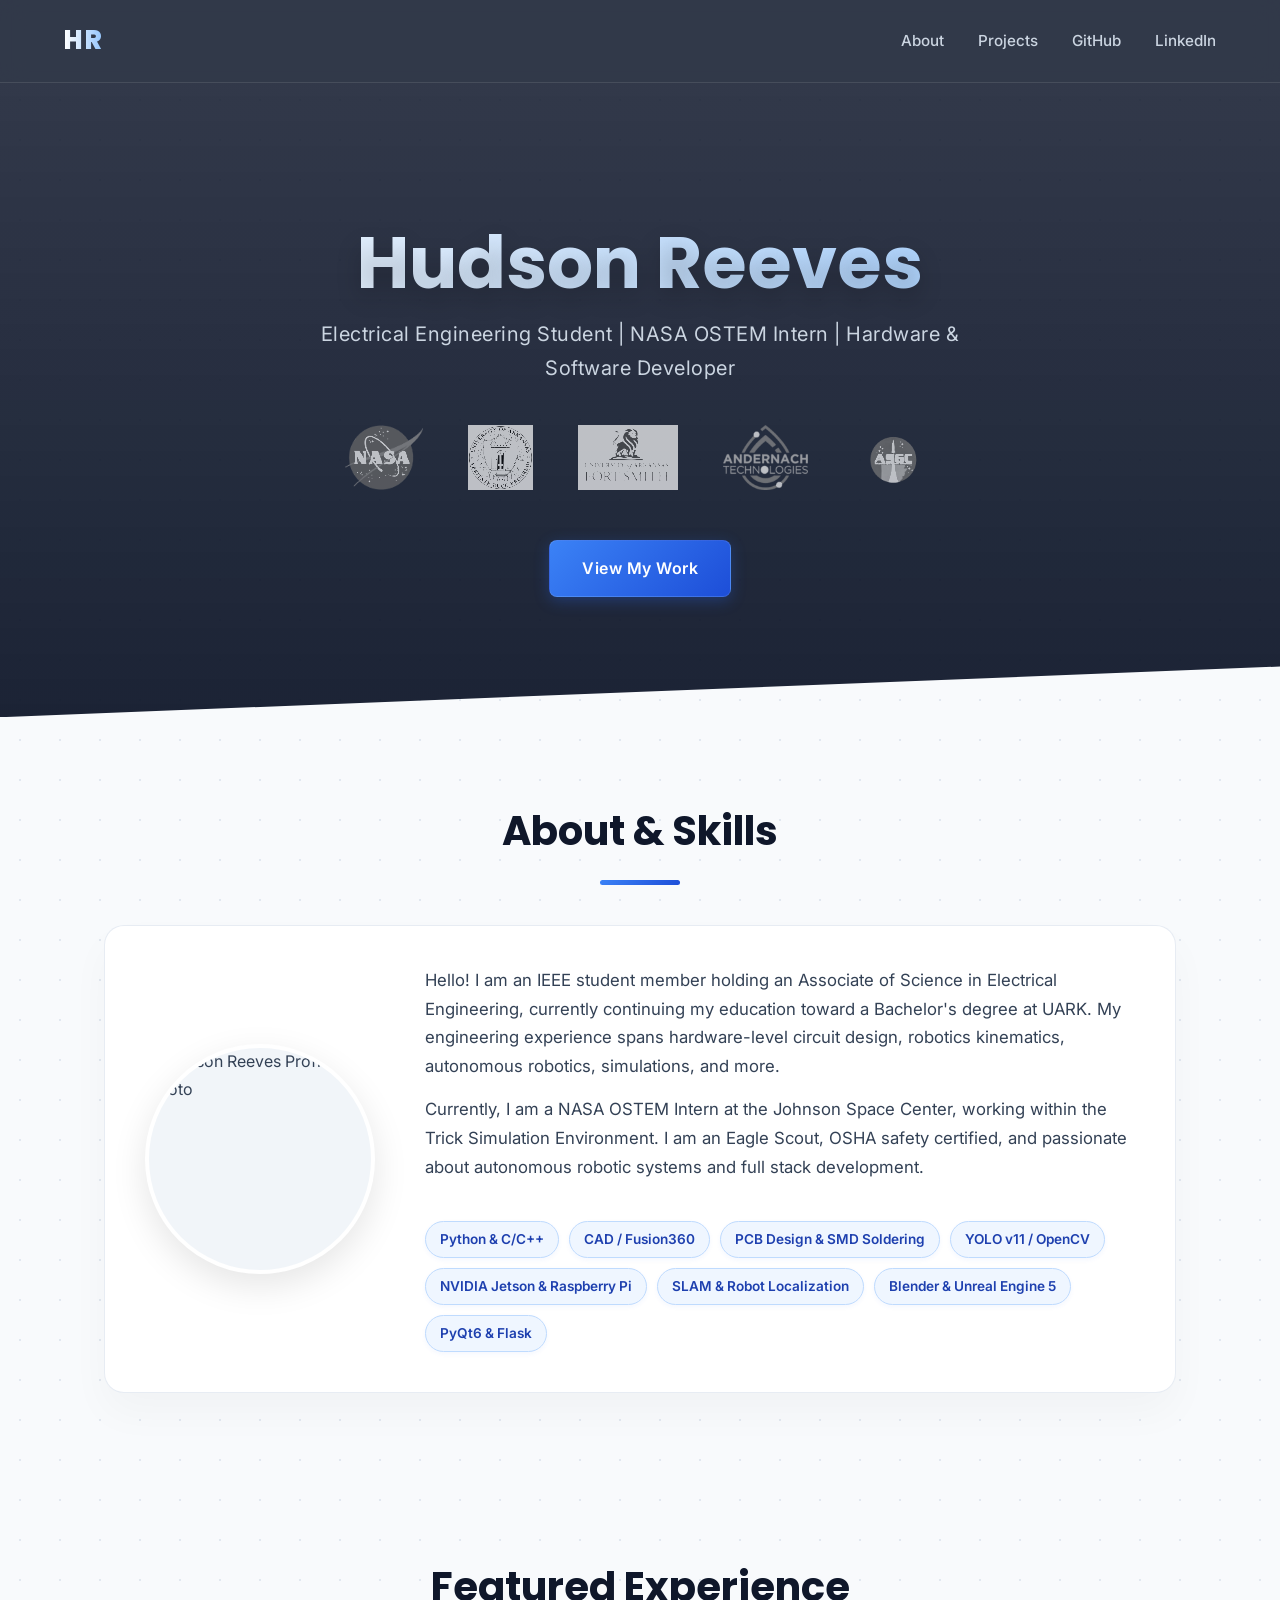
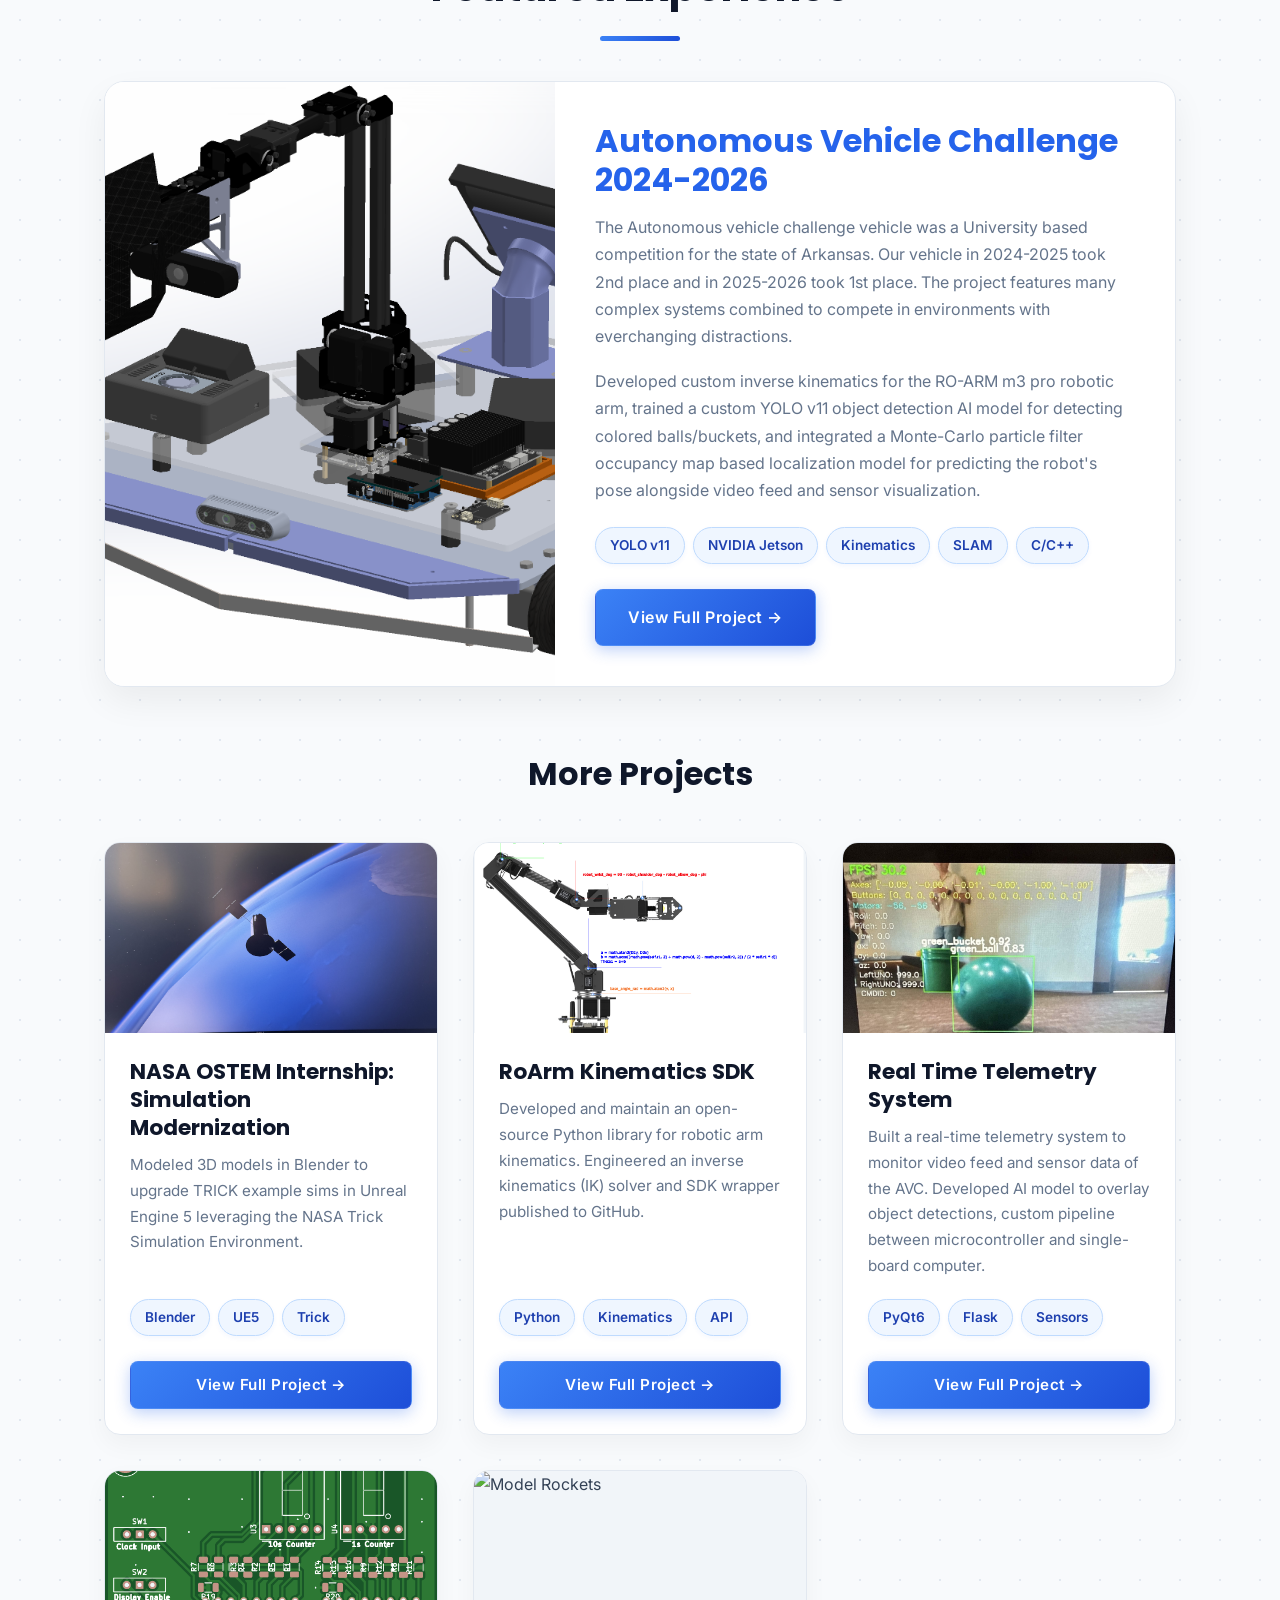
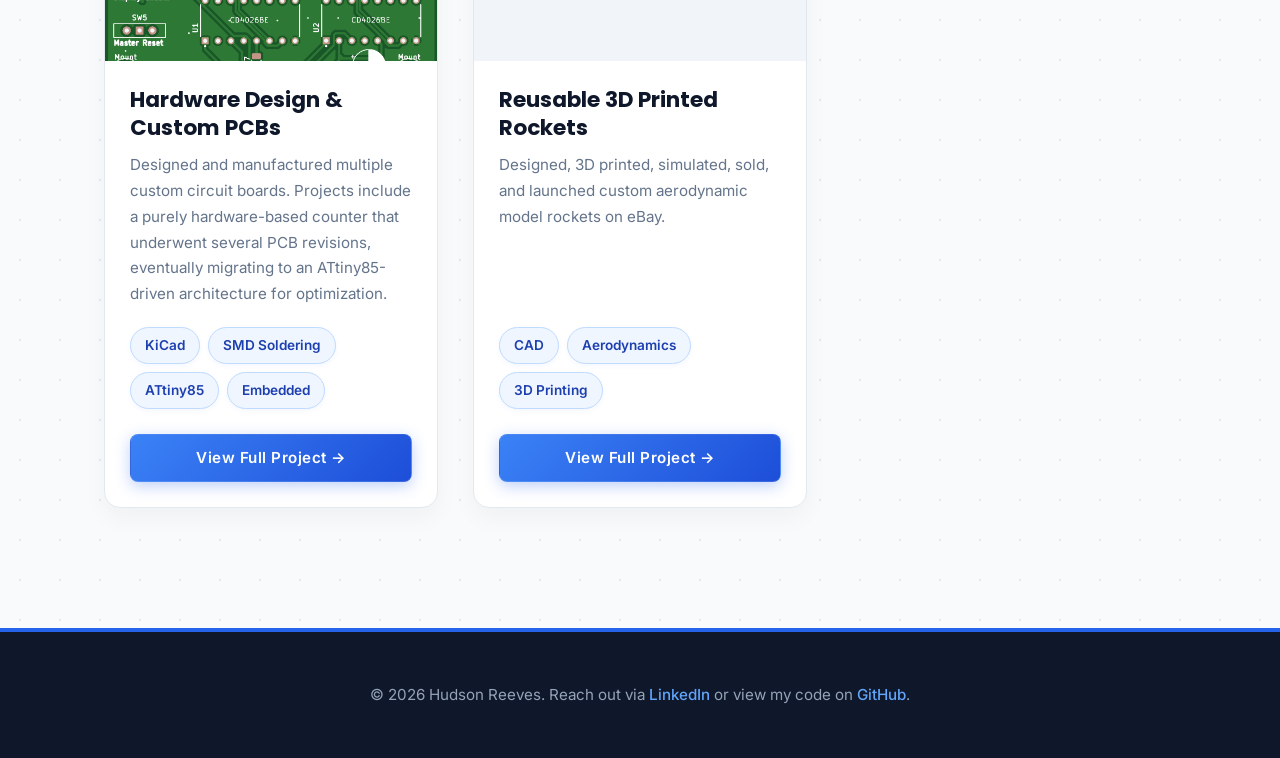
==== index.html @ 223a4a0a "Update profile photo source in index.html" ====
<!DOCTYPE html>
<html lang="en">
<head>
    <meta charset="UTF-8">
    <meta name="viewport" content="width=device-width, initial-scale=1.0">
    <title>Hudson Reeves | Engineering Portfolio</title>
    
    <link rel="preconnect" href="https://fonts.googleapis.com">
    <link rel="preconnect" href="https://fonts.gstatic.com" crossorigin>
    <link href="https://fonts.googleapis.com/css2?family=Inter:wght@400;500;600&family=Poppins:wght@500;600;700;800&display=swap" rel="stylesheet">

    <style>
        :root {
            --primary: #2563eb; 
            --primary-hover: #1e40af; 
            --primary-gradient: linear-gradient(135deg, #3b82f6, #1d4ed8);
            --dark: #0f172a; 
            --text-main: #334155;
            --text-light: #64748b;
            --light: #f8fafc;
            --white: #ffffff;
            --badge-bg: #eff6ff;
            --badge-text: #1e40af;
            --badge-border: #bfdbfe;
        }
        
        * {
            margin: 0;
            padding: 0;
            box-sizing: border-box;
        }

        html {
            scroll-behavior: smooth; 
        }

        body {
            background-color: var(--light);
            background-image: radial-gradient(#e2e8f0 1px, transparent 1px);
            background-size: 40px 40px; 
            color: var(--text-main);
            font-family: 'Inter', sans-serif;
            line-height: 1.7;
            -webkit-font-smoothing: antialiased;
        }

        h1, h2, h3, h4, .logo-text {
            font-family: 'Poppins', sans-serif;
            color: var(--dark);
        }

        /* Animations */
        @keyframes fadeUp {
            from { opacity: 0; transform: translateY(30px); }
            to { opacity: 1; transform: translateY(0); }
        }

        .animate-fade-up {
            animation: fadeUp 0.9s cubic-bezier(0.16, 1, 0.3, 1) forwards;
        }

        /* Navigation */
        nav {
            background-color: rgba(15, 23, 42, 0.85);
            backdrop-filter: blur(12px);
            -webkit-backdrop-filter: blur(12px);
            color: white;
            padding: 1.2rem 5%;
            display: flex;
            justify-content: space-between;
            align-items: center;
            position: sticky;
            top: 0;
            z-index: 100;
            border-bottom: 1px solid rgba(255, 255, 255, 0.1);
        }

        .logo-text {
            color: white;
            font-size: 1.6rem;
            font-weight: 800;
            letter-spacing: 1.5px;
            background: linear-gradient(to right, #ffffff, #93c5fd);
            -webkit-background-clip: text;
            -webkit-text-fill-color: transparent;
        }

        nav a {
            color: #cbd5e1;
            text-decoration: none;
            margin-left: 30px;
            font-weight: 500;
            font-size: 0.95rem;
            transition: all 0.3s ease;
            position: relative;
        }

        nav a:hover {
            color: white;
        }

        nav a::after {
            content: '';
            position: absolute;
            width: 0;
            height: 2px;
            bottom: -4px;
            left: 0;
            background-color: #60a5fa;
            transition: width 0.3s ease;
        }

        nav a:hover::after {
            width: 100%;
        }

        /* Hero Section */
        header {
            background: linear-gradient(rgba(15, 23, 42, 0.85), rgba(15, 23, 42, 0.95)), url('hero-bg.jpg') center/cover no-repeat;
            color: white;
            text-align: center;
            padding: 140px 20px 120px 20px;
            clip-path: polygon(0 0, 100% 0, 100% 92%, 0 100%);
            position: relative;
        }

        header h1 {
            font-size: 4.5rem;
            margin-bottom: 15px;
            background: linear-gradient(to right, #ffffff, #93c5fd, #ffffff);
            background-size: 200% auto;
            -webkit-background-clip: text;
            -webkit-text-fill-color: transparent;
            animation: shine 4s linear infinite;
            text-shadow: 0 10px 25px rgba(0,0,0,0.2);
            line-height: 1.1;
        }

        @keyframes shine {
            to { background-position: 200% center; }
        }

        header p {
            font-size: 1.25rem;
            color: #cbd5e1;
            max-width: 700px;
            margin: 0 auto 40px auto;
            font-weight: 400;
            letter-spacing: 0.5px;
        }

        /* Affiliated Logos Row */
        .institution-logos {
            display: flex;
            justify-content: center;
            align-items: center;
            flex-wrap: wrap;
            gap: 45px;
            margin: 0 auto 50px auto;
            max-width: 900px;
        }

        .institution-logos img {
            height: 65px; 
            width: auto;
            opacity: 0.7;
            filter: grayscale(100%) brightness(200%);
            transition: all 0.4s cubic-bezier(0.16, 1, 0.3, 1);
        }

        .institution-logos img:hover {
            opacity: 1;
            filter: none;
            transform: scale(1.1) translateY(-3px);
            drop-shadow: 0 10px 15px rgba(0,0,0,0.2);
        }

        .btn {
            display: inline-block;
            background: var(--primary-gradient);
            color: white;
            padding: 14px 32px;
            text-decoration: none;
            border-radius: 8px;
            font-family: 'Inter', sans-serif;
            font-weight: 600;
            letter-spacing: 0.5px;
            transition: all 0.3s ease;
            box-shadow: 0 4px 15px rgba(37, 99, 235, 0.3);
            border: 1px solid rgba(255, 255, 255, 0.1);
            cursor: pointer;
        }

        .btn:hover {
            transform: translateY(-3px);
            box-shadow: 0 8px 25px rgba(37, 99, 235, 0.5);
            background: linear-gradient(135deg, #60a5fa, #2563eb);
        }

        /* Section Formatting */
        section {
            padding: 80px 5%;
            max-width: 1200px;
            margin: 0 auto;
        }

        h2.section-title {
            text-align: center;
            margin-bottom: 40px;
            font-size: 2.5rem;
            color: var(--dark);
            position: relative;
        }
        
        h2.section-title::after {
            content: '';
            display: block;
            width: 80px;
            height: 5px;
            background: var(--primary-gradient);
            margin: 15px auto 0 auto;
            border-radius: 5px;
        }

        /* About & Skills Flexbox */
        .about-skills {
            display: flex;
            align-items: center;
            gap: 50px;
            background: var(--white);
            padding: 40px;
            border-radius: 20px;
            box-shadow: 0 20px 40px rgba(0,0,0,0.03);
            border: 1px solid rgba(226, 232, 240, 0.8);
        }

        /* The Profile Photo Container */
        .about-profile {
            flex-shrink: 0;
            display: flex;
            justify-content: center;
        }

        .profile-img {
            width: 230px;
            height: 230px;
            border-radius: 50%;
            object-fit: cover;
            border: 4px solid var(--white);
            box-shadow: 0 12px 35px rgba(0,0,0,0.1);
            background-color: #f1f5f9; 
        }

        /* Text and Skills stacked on the right */
        .about-content {
            flex: 1;
            display: flex;
            flex-direction: column;
            gap: 25px;
        }

        .about-text p {
            font-size: 1.05rem;
            color: var(--text-main);
            margin-bottom: 15px;
            line-height: 1.7;
        }

        .skills-list {
            display: flex;
            flex-wrap: wrap;
            gap: 10px;
            list-style: none;
        }

        .skills-list li, .project-tags span {
            background: var(--badge-bg);
            color: var(--badge-text);
            padding: 6px 14px;
            border-radius: 30px;
            font-size: 0.85rem;
            font-weight: 600;
            display: inline-block;
            border: 1px solid var(--badge-border);
            box-shadow: 0 2px 5px rgba(37, 99, 235, 0.05);
            transition: all 0.3s ease;
        }

        .skills-list li:hover, .project-tags span:hover {
            background: var(--primary);
            color: var(--white);
            transform: translateY(-2px);
            box-shadow: 0 5px 15px rgba(37, 99, 235, 0.2);
            border-color: var(--primary);
        }

        /* Featured Project Highlight */
        .featured-project {
            display: flex;
            background: var(--white);
            border-radius: 20px;
            overflow: hidden;
            box-shadow: 0 15px 35px rgba(0,0,0,0.06);
            margin-bottom: 60px;
            transition: all 0.4s cubic-bezier(0.16, 1, 0.3, 1);
            border: 1px solid #e2e8f0;
        }

        .featured-project:hover {
            transform: translateY(-6px);
            box-shadow: 0 25px 50px rgba(0,0,0,0.12);
        }

        .featured-image-container {
            flex: 1;
            min-width: 300px;
            overflow: hidden;
            position: relative;
        }

        /* FIXED HEIGHT PROPORTIONS HERE */
        .featured-image-container img {
            width: 100%;
            height: 100%;
            object-fit: cover;
            display: block;
            min-height: 320px; 
            transition: transform 0.8s cubic-bezier(0.16, 1, 0.3, 1);
        }

        .featured-project:hover .featured-image-container img {
            transform: scale(1.05);
        }

        .featured-content {
            flex: 1.2;
            padding: 40px;
            display: flex;
            flex-direction: column;
            justify-content: center;
        }

        .featured-content h3 {
            font-size: 2rem;
            margin-bottom: 15px;
            color: var(--primary);
            line-height: 1.2;
        }

        .featured-content p {
            font-size: 1rem;
            margin-bottom: 18px;
            color: var(--text-light);
        }
        
        .project-tags {
            margin: 5px 0 25px 0;
            display: flex;
            flex-wrap: wrap;
            gap: 8px;
        }

        /* Projects Grid */
        .projects-grid {
            display: grid;
            grid-template-columns: repeat(auto-fit, minmax(320px, 1fr));
            gap: 35px;
        }

        .project-card {
            background: var(--white);
            border-radius: 16px;
            overflow: hidden;
            box-shadow: 0 10px 25px rgba(0,0,0,0.04);
            transition: all 0.4s cubic-bezier(0.25, 0.8, 0.25, 1);
            display: flex;
            flex-direction: column;
            border: 1px solid #e2e8f0;
        }

        .project-card:hover {
            transform: translateY(-8px);
            box-shadow: 0 20px 40px rgba(0,0,0,0.1);
            border-color: #cbd5e1;
        }

        .project-card-image-wrapper {
            width: 100%;
            height: 190px; /* ENFORCED 16:9 CINEMATIC ASPECT RATIO */
            overflow: hidden;
            position: relative;
        }

        .project-card-image-wrapper img {
            width: 100%;
            height: 100%;
            background-color: #f1f5f9;
            object-fit: cover;
            display: block;
            transition: transform 0.7s cubic-bezier(0.16, 1, 0.3, 1);
        }

        .project-card:hover .project-card-image-wrapper img {
            transform: scale(1.08);
        }

        .project-content {
            padding: 25px; /* TIGHTENED VERTICAL PADDING */
            display: flex;
            flex-direction: column;
            flex: 1;
        }

        .project-content h3 {
            font-size: 1.35rem;
            margin-bottom: 10px;
            line-height: 1.3;
            color: var(--dark);
            transition: color 0.3s ease;
        }

        .project-card:hover .project-content h3 {
            color: var(--primary);
        }
        
        .project-content p {
            flex: 1;
            color: var(--text-light);
            font-size: 0.95rem;
            margin-bottom: 15px;
        }

        /* Responsive */
        @media (max-width: 900px) {
            .about-skills {
                flex-direction: column;
                text-align: center;
                padding: 40px 30px;
            }
            .skills-list {
                justify-content: center;
            }
        }

        @media (max-width: 768px) {
            header h1 { font-size: 3rem; }
            .featured-project { flex-direction: column; }
            .featured-content { padding: 30px; }
            nav { flex-direction: column; gap: 15px; padding: 1.2rem; }
            nav a { margin-left: 10px; margin-right: 10px; }
            .institution-logos { gap: 25px; }
            .institution-logos img { height: 45px; } 
        }

        /* Footer */
        footer {
            background: var(--dark);
            color: #94a3b8;
            text-align: center;
            padding: 50px 20px;
            margin-top: 40px;
            font-size: 0.95rem;
            border-top: 4px solid var(--primary);
        }
        
        footer a {
            color: #60a5fa;
            text-decoration: none;
            font-weight: 500;
            transition: color 0.3s;
        }
        
        footer a:hover {
            color: #93c5fd;
            text-decoration: underline;
        }
    </style>
</head>
<body>

    <nav>
        <div class="logo-text">HR</div>
        <div>
            <a href="#about">About</a>
            <a href="#projects">Projects</a>
            <a href="https://github.com/HootSoon/" target="_blank">GitHub</a>
            <a href="https://www.linkedin.com/in/hudson-reeves-04230a386/" target="_blank">LinkedIn</a>
        </div>
    </nav>

    <header>
        <div class="animate-fade-up">
            <h1>Hudson Reeves</h1>
            <p>Electrical Engineering Student | NASA OSTEM Intern | Hardware & Software Developer</p>
            
            <div class="institution-logos">
                <img src="NASA-Logo-Large.png" alt="NASA Logo">
                <img src="uark-logo.jpg" alt="University of Arkansas Logo">
                <img src="uafs-logo.jpeg" alt="UAFS Logo">
                <img src="andernach-logo.png" alt="Andernach Logo">
                <img src="avc-logo.png" alt="Autonomous Vehicle Challenge Logo">
            </div>

            <a href="#projects" class="btn">View My Work</a>
        </div>
    </header>

    <section id="about" class="animate-fade-up" style="animation-delay: 0.2s;">
        <h2 class="section-title">About & Skills</h2>
        <div class="about-skills">
            
            <!-- User Profile Photo -->
            <div class="about-profile">
                <!-- Replace 'your_headshot.jpg' with your actual image file -->
                <img src="1758474146135.jpeg" alt="Hudson Reeves Profile Photo" class="profile-img">
            </div>

            <!-- About Text & Skills -->
            <div class="about-content">
                <div class="about-text">
                    <p>Hello! I am an IEEE student member holding an Associate of Science in Electrical Engineering, currently continuing my education toward a Bachelor's degree at UARK. My engineering experience spans hardware-level circuit design, robotics kinematics, autonomous robotics, simulations, and more.</p>
                    <p>Currently, I am a NASA OSTEM Intern at the Johnson Space Center, working within the Trick Simulation Environment. I am an Eagle Scout, OSHA safety certified, and passionate about autonomous robotic systems and full stack development.</p>
                </div>
                
                <div class="skills-container">
                    <ul class="skills-list">
                        <li>Python & C/C++</li>
                        <li>CAD / Fusion360</li>
                        <li>PCB Design & SMD Soldering</li>
                        <li>YOLO v11 / OpenCV</li>
                        <li>NVIDIA Jetson & Raspberry Pi</li>
                        <li>SLAM & Robot Localization</li>
                        <li>Blender & Unreal Engine 5</li>
                        <li>PyQt6 & Flask</li>
                    </ul>
                </div>
            </div>

        </div>
    </section>

    <section id="projects">
        <h2 class="section-title">Featured Experience</h2>

        <div class="featured-project animate-fade-up" style="animation-delay: 0.3s;">
            <div class="featured-image-container">
                <img src="avc_model.png" alt="Computer Vision & Autonomous Vehicle">
            </div>
            <div class="featured-content">
                <h3>Autonomous Vehicle Challenge 2024-2026</h3>
                <p>The Autonomous vehicle challenge vehicle was a University based competition for the state of Arkansas. Our vehicle in 2024-2025 took 2nd place and in 2025-2026 took 1st place. The project features many complex systems combined to compete in environments with everchanging distractions.</p>
                <p>Developed custom inverse kinematics for the RO-ARM m3 pro robotic arm, trained a custom YOLO v11 object detection AI model for detecting colored balls/buckets, and integrated a Monte-Carlo particle filter occupancy map based localization model for predicting the robot's pose alongside video feed and sensor visualization.</p>
                <div class="project-tags">
                    <span>YOLO v11</span>
                    <span>NVIDIA Jetson</span>
                    <span>Kinematics</span>
                    <span>SLAM</span>
                    <span>C/C++</span>
                </div>
                <a href="project-avc.html" class="btn" style="align-self: flex-start;">View Full Project &rarr;</a>
            </div>
        </div>

        <h3 style="text-align: center; margin: 60px 0 40px 0; font-size: 2rem; color: var(--dark); font-family: 'Poppins', sans-serif;">More Projects</h3>
        
        <div class="projects-grid animate-fade-up" style="animation-delay: 0.4s;">
            
            <div class="project-card">
                <div class="project-card-image-wrapper">
                    <img src="sim_satellite_image.jpg" alt="TRICK Simulation & Blender Modeling">
                </div>
                <div class="project-content">
                    <h3>NASA OSTEM Internship: Simulation Modernization</h3>
                    <p>Modeled 3D models in Blender to upgrade TRICK example sims in Unreal Engine 5 leveraging the NASA Trick Simulation Environment.</p>
                    <div class="project-tags">
                        <span>Blender</span>
                        <span>UE5</span>
                        <span>Trick</span>
                    </div>
                    <a href="project-trick.html" class="btn" style="padding: 10px 15px; font-size: 0.95rem; text-align: center; width: 100%; margin-top: auto;">View Full Project &rarr;</a>
                </div>
            </div>

            <div class="project-card">
                <div class="project-card-image-wrapper">
                    <img src="roarm_IK_Pic.png" alt="Robotics Kinematics">
                </div>
                <div class="project-content">
                    <h3>RoArm Kinematics SDK</h3>
                    <p>Developed and maintain an open-source Python library for robotic arm kinematics. Engineered an inverse kinematics (IK) solver and SDK wrapper published to GitHub.</p>
                    <div class="project-tags">
                        <span>Python</span>
                        <span>Kinematics</span>
                        <span>API</span>
                    </div>
                    <a href="project-roarm.html" class="btn" style="padding: 10px 15px; font-size: 0.95rem; text-align: center; width: 100%; margin-top: auto;">View Full Project &rarr;</a>
                </div>
            </div>

            <div class="project-card">
                <div class="project-card-image-wrapper">
                    <img src="telemetry_system.jpg" alt="Telemetry System">
                </div>
                <div class="project-content">
                    <h3>Real Time Telemetry System</h3>
                    <p>Built a real-time telemetry system to monitor video feed and sensor data of the AVC. Developed AI model to overlay object detections, custom pipeline between microcontroller and single-board computer.</p>
                    <div class="project-tags">
                        <span>PyQt6</span>
                        <span>Flask</span>
                        <span>Sensors</span>
                    </div>
                    <a href="project-telemetry.html" class="btn" style="padding: 10px 15px; font-size: 0.95rem; text-align: center; width: 100%; margin-top: auto;">View Full Project &rarr;</a>
                </div>
            </div>

            <div class="project-card">
                <div class="project-card-image-wrapper">
                    <img src="Counter_PCB_3.png" alt="Custom Printed Circuit Boards">
                </div>
                <div class="project-content">
                    <h3>Hardware Design & Custom PCBs</h3>
                    <p>Designed and manufactured multiple custom circuit boards. Projects include a purely hardware-based counter that underwent several PCB revisions, eventually migrating to an ATtiny85-driven architecture for optimization.</p>
                    <div class="project-tags">
                        <span>KiCad</span>
                        <span>SMD Soldering</span>
                        <span>ATtiny85</span>
                        <span>Embedded</span>
                    </div>
                    <a href="project-pcbs.html" class="btn" style="padding: 10px 15px; font-size: 0.95rem; text-align: center; width: 100%; margin-top: auto;">View Full Project &rarr;</a>
                </div>
            </div>

            <div class="project-card">
                <div class="project-card-image-wrapper">
                    <img src="rocket_designs.jpeg" alt="Model Rockets">
                </div>
                <div class="project-content">
                    <h3>Reusable 3D Printed Rockets</h3>
                    <p>Designed, 3D printed, simulated, sold, and launched custom aerodynamic model rockets on eBay.</p>
                    <div class="project-tags">
                        <span>CAD</span>
                        <span>Aerodynamics</span>
                        <span>3D Printing</span>
                    </div>
                    <a href="project-rockets.html" class="btn" style="padding: 10px 15px; font-size: 0.95rem; text-align: center; width: 100%; margin-top: auto;">View Full Project &rarr;</a>
                </div>
            </div>

        </div>
    </section>

    <footer>
        <p>&copy; 2026 Hudson Reeves. Reach out via <a href="https://www.linkedin.com/in/hudson-reeves-04230a386" target="_blank">LinkedIn</a> or view my code on <a href="https://github.com/HootSoon" target="_blank">GitHub</a>.</p>
    </footer>

</body>
</html>
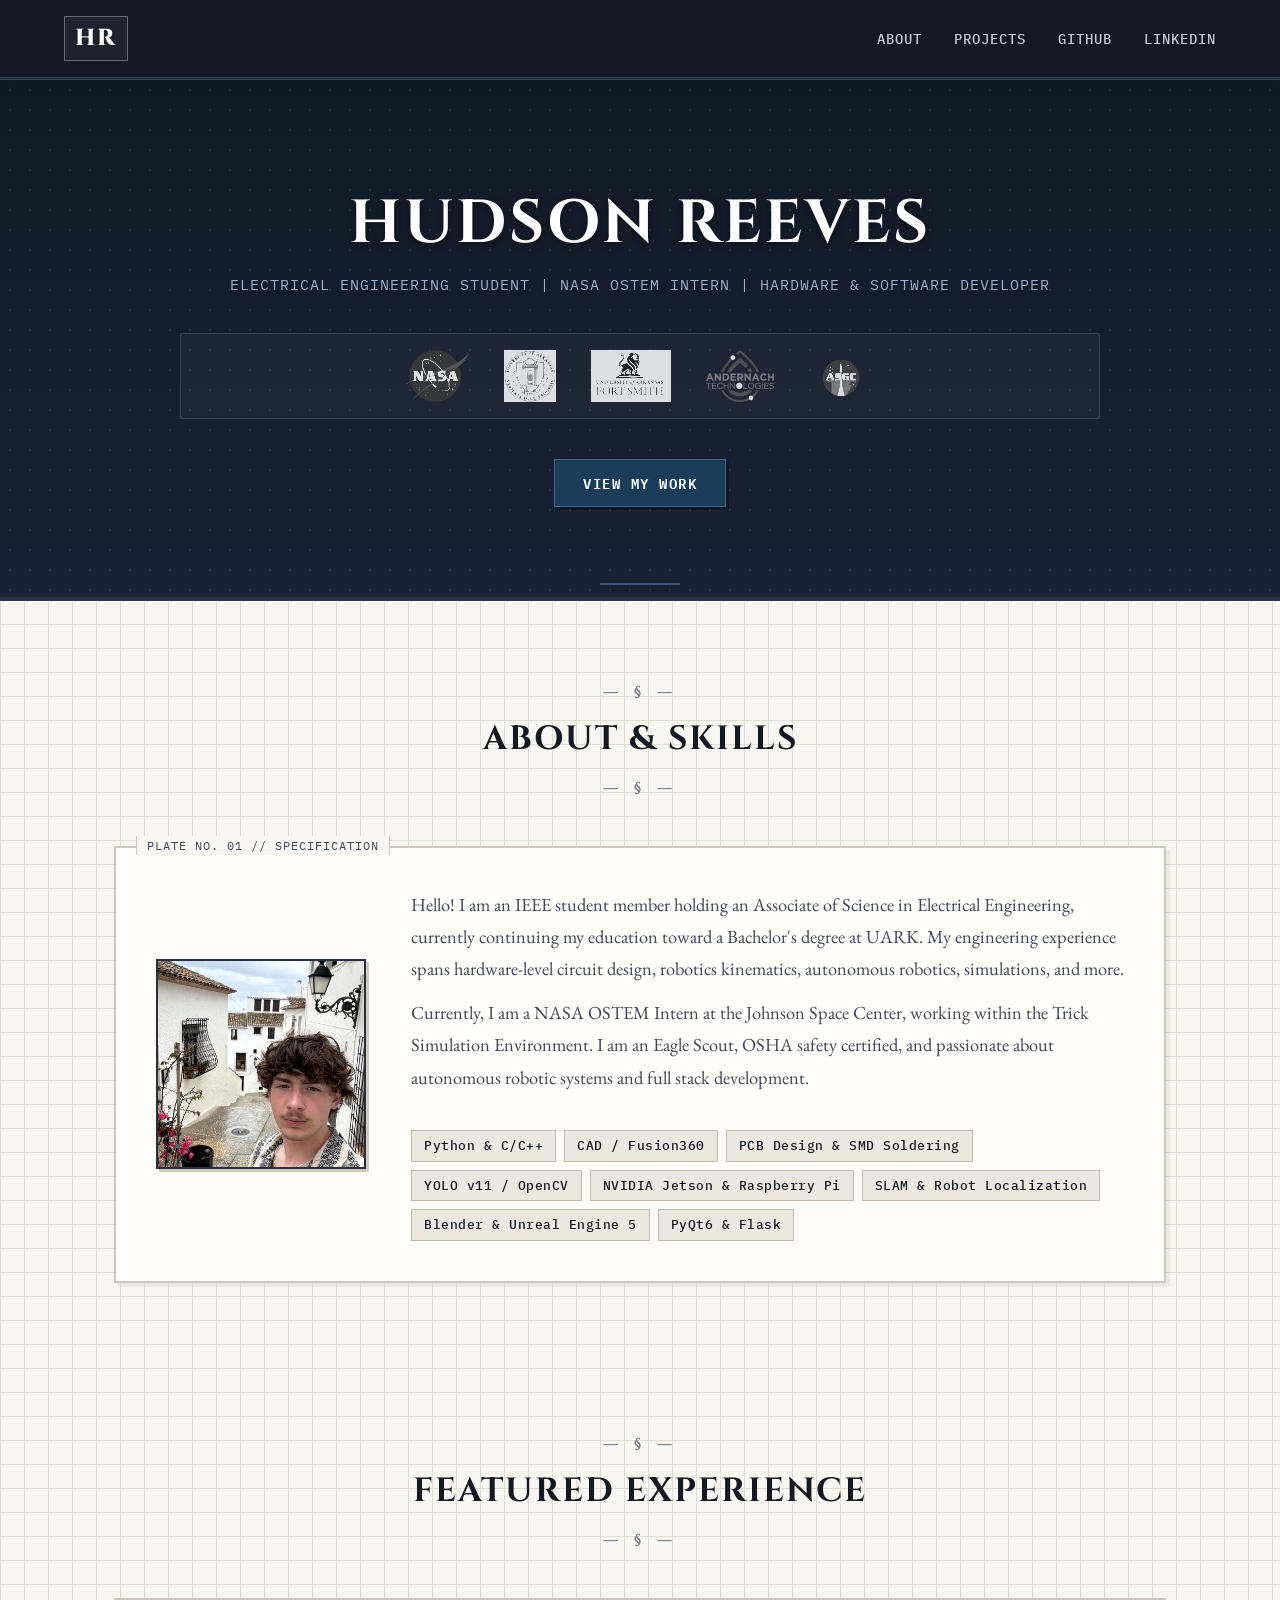
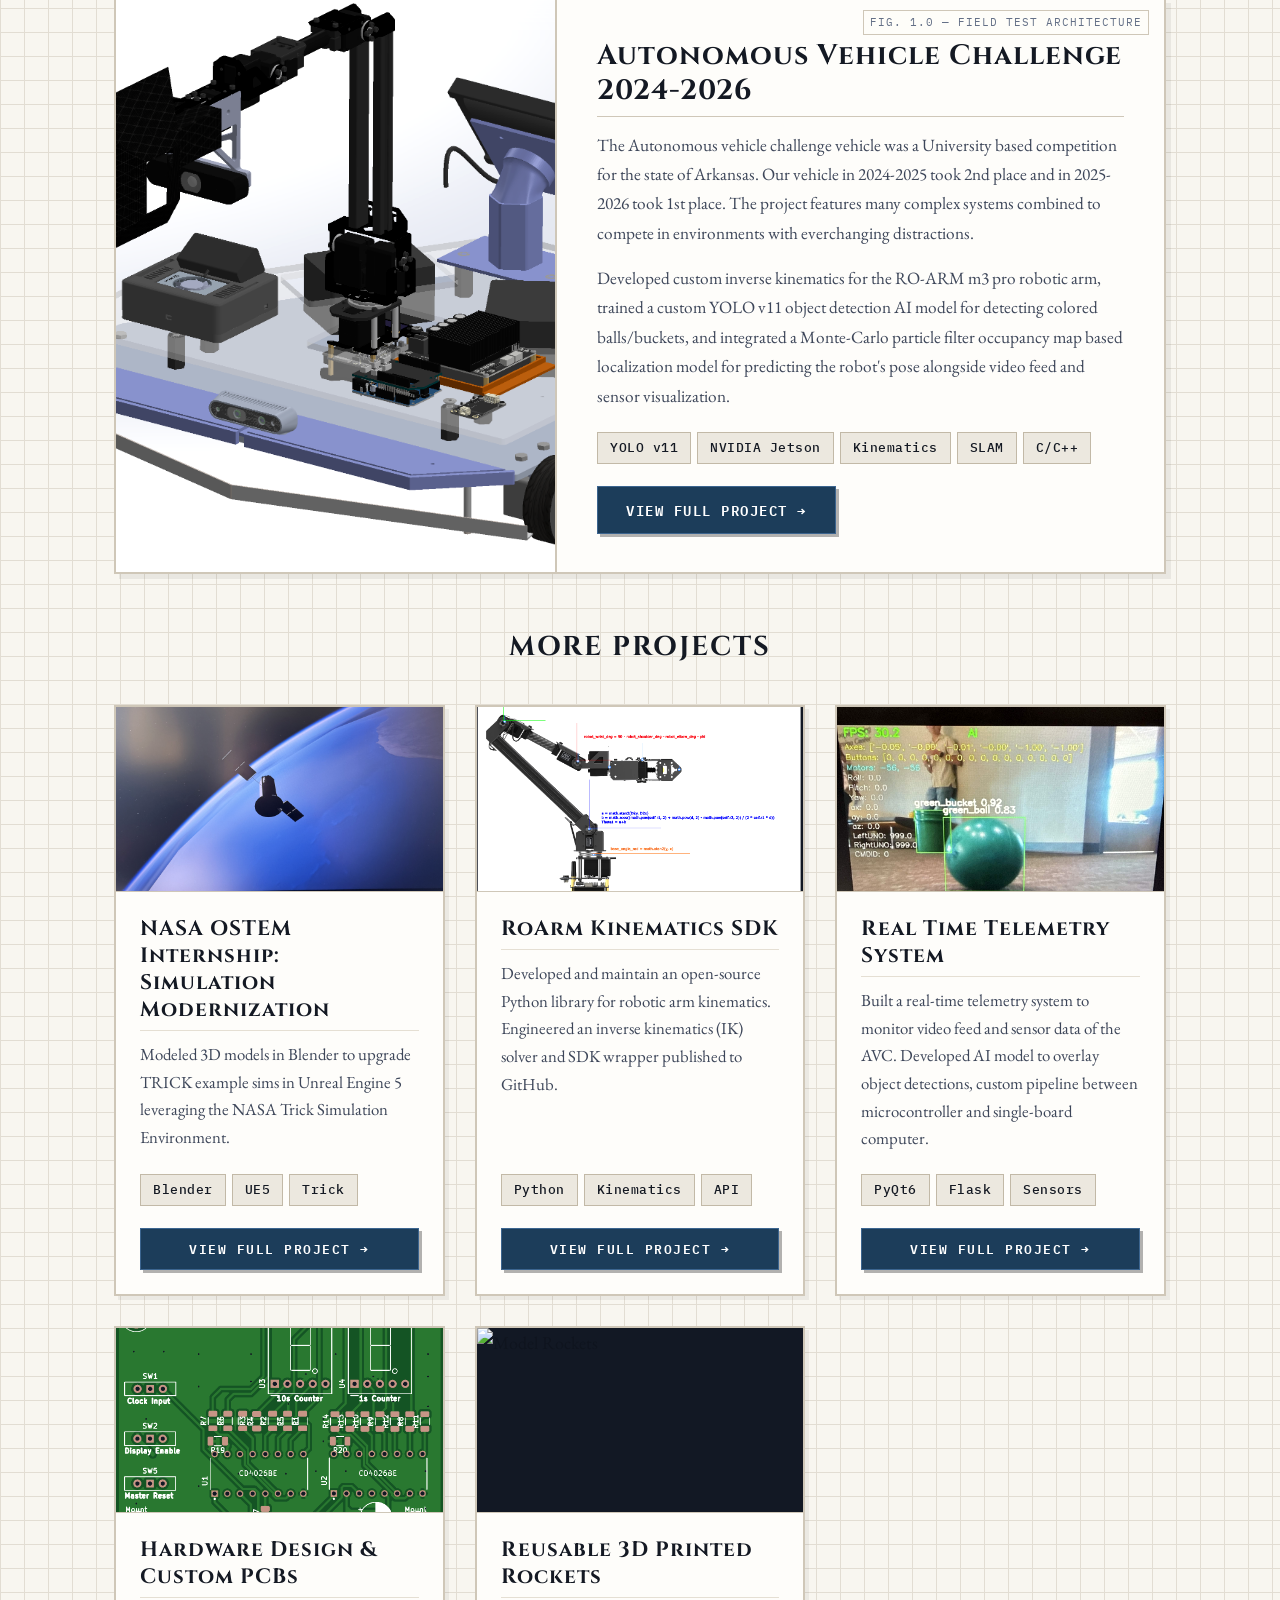
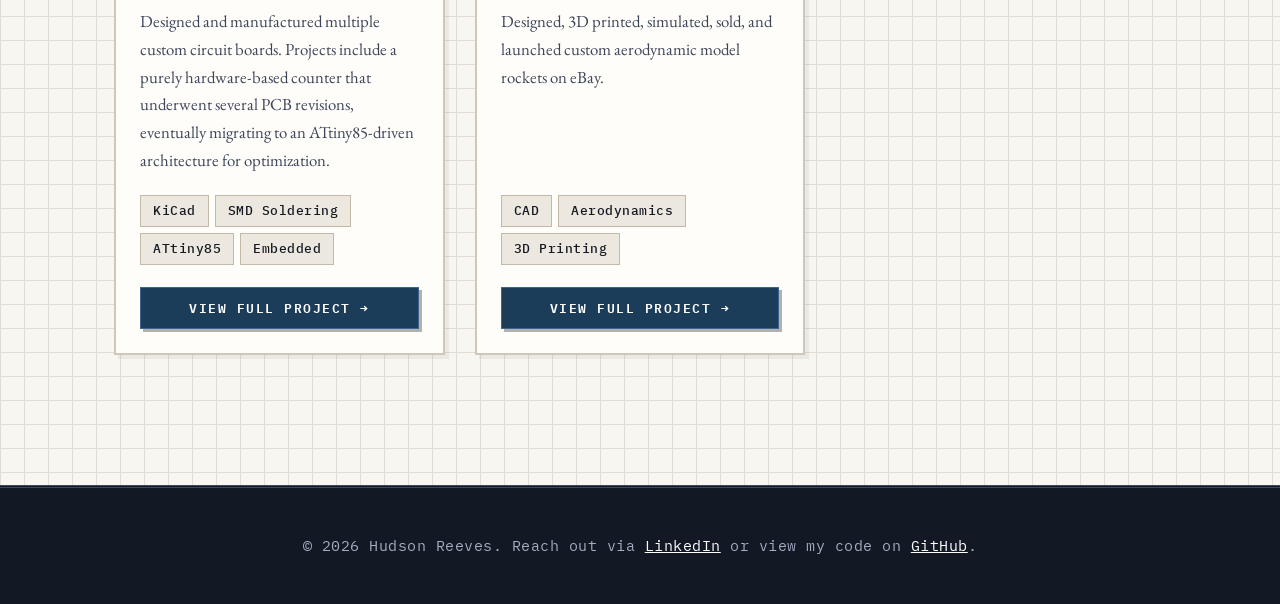
==== commit bc23e986: "Revise styles for vintage engineering theme Updated typography and color palette for a vintage engin" ====
--- a/index.html
+++ b/index.html
@@ -5,23 +5,26 @@
     <meta name="viewport" content="width=device-width, initial-scale=1.0">
     <title>Hudson Reeves | Engineering Portfolio</title>
     
+    <!-- Classical & Technical Typography -->
     <link rel="preconnect" href="https://fonts.googleapis.com">
     <link rel="preconnect" href="https://fonts.gstatic.com" crossorigin>
-    <link href="https://fonts.googleapis.com/css2?family=Inter:wght@400;500;600&family=Poppins:wght@500;600;700;800&display=swap" rel="stylesheet">
+    <link href="https://fonts.googleapis.com/css2?family=Cinzel:wght@500;600;700;800&family=EB+Garamond:ital,wght@0,400;0,500;0,600;1,400&family=IBM+Plex+Mono:wght@400;500;600&display=swap" rel="stylesheet">
 
     <style>
         :root {
-            --primary: #2563eb; 
-            --primary-hover: #1e40af; 
-            --primary-gradient: linear-gradient(135deg, #3b82f6, #1d4ed8);
-            --dark: #0f172a; 
-            --text-main: #334155;
-            --text-light: #64748b;
-            --light: #f8fafc;
-            --white: #ffffff;
-            --badge-bg: #eff6ff;
-            --badge-text: #1e40af;
-            --badge-border: #bfdbfe;
+            /* Vintage Engineering & Drafting Palette */
+            --paper-bg: #f8f6f0;           /* Drafting linen / aged technical paper */
+            --paper-card: #fefdfa;         /* High-grade technical ivory */
+            --ink-black: #141923;          /* Archival India ink */
+            --ink-muted: #3d4659;          /* Draftsman graphite pencil */
+            --ink-light: #647087;          /* Faded schematic notations */
+            --blueprint-blue: #1c3d5a;     /* Classic blueprint / cyanotype indigo */
+            --blueprint-hover: #0f283e;
+            --blueprint-light: #e8eef5;
+            --drafting-grid: #e2ddd3;      /* Calibrated drafting grid lines */
+            --border-line: #cfc7b8;        /* Technical ruling pen border */
+            --border-dark: #2b3345;
+            --accent-brass: #8f5319;       /* Instrument brass */
         }
         
         * {
@@ -35,206 +38,237 @@
         }
 
         body {
-            background-color: var(--light);
-            background-image: radial-gradient(#e2e8f0 1px, transparent 1px);
-            background-size: 40px 40px; 
-            color: var(--text-main);
-            font-family: 'Inter', sans-serif;
+            background-color: var(--paper-bg);
+            /* Calibrated engineering graph-paper grid */
+            background-image: 
+                linear-gradient(to right, var(--drafting-grid) 1px, transparent 1px),
+                linear-gradient(to bottom, var(--drafting-grid) 1px, transparent 1px);
+            background-size: 24px 24px;
+            color: var(--ink-black);
+            font-family: 'EB Garamond', serif;
+            font-size: 1.12rem;
             line-height: 1.7;
             -webkit-font-smoothing: antialiased;
         }
 
         h1, h2, h3, h4, .logo-text {
-            font-family: 'Poppins', sans-serif;
-            color: var(--dark);
-        }
-
-        /* Animations */
-        @keyframes fadeUp {
-            from { opacity: 0; transform: translateY(30px); }
+            font-family: 'Cinzel', serif;
+            color: var(--ink-black);
+            letter-spacing: 1px;
+            font-weight: 700;
+        }
+
+        /* Subtle Fade In */
+        @keyframes fadeIn {
+            from { opacity: 0; transform: translateY(15px); }
             to { opacity: 1; transform: translateY(0); }
         }
 
         .animate-fade-up {
-            animation: fadeUp 0.9s cubic-bezier(0.16, 1, 0.3, 1) forwards;
-        }
-
-        /* Navigation */
+            animation: fadeIn 0.8s cubic-bezier(0.16, 1, 0.3, 1) forwards;
+        }
+
+        /* Navigation: Classical Technical Header */
         nav {
-            background-color: rgba(15, 23, 42, 0.85);
-            backdrop-filter: blur(12px);
-            -webkit-backdrop-filter: blur(12px);
-            color: white;
-            padding: 1.2rem 5%;
+            background-color: #121824;
+            color: #ece8df;
+            padding: 1rem 5%;
             display: flex;
             justify-content: space-between;
             align-items: center;
             position: sticky;
             top: 0;
             z-index: 100;
-            border-bottom: 1px solid rgba(255, 255, 255, 0.1);
+            border-bottom: 3px double #3e485e;
+            box-shadow: 0 4px 12px rgba(18, 24, 36, 0.15);
         }
 
         .logo-text {
-            color: white;
-            font-size: 1.6rem;
+            color: #ffffff;
+            font-size: 1.45rem;
             font-weight: 800;
-            letter-spacing: 1.5px;
-            background: linear-gradient(to right, #ffffff, #93c5fd);
-            -webkit-background-clip: text;
-            -webkit-text-fill-color: transparent;
+            letter-spacing: 2px;
+            border: 1px solid rgba(255, 255, 255, 0.3);
+            padding: 2px 10px;
+            background: rgba(255, 255, 255, 0.05);
         }
 
         nav a {
-            color: #cbd5e1;
+            color: #c5cbd8;
+            font-family: 'IBM Plex Mono', monospace;
             text-decoration: none;
-            margin-left: 30px;
+            margin-left: 28px;
             font-weight: 500;
-            font-size: 0.95rem;
-            transition: all 0.3s ease;
+            font-size: 0.88rem;
+            letter-spacing: 1px;
+            text-transform: uppercase;
+            transition: all 0.2s ease;
             position: relative;
+            padding-bottom: 3px;
         }
 
         nav a:hover {
-            color: white;
-        }
-
-        nav a::after {
+            color: #ffffff;
+            border-bottom: 2px solid #93a8c7;
+        }
+
+        /* Hero Section: Technical Monograph / Blueprint Plate */
+        header {
+            background-color: #121926;
+            background-image: 
+                radial-gradient(rgba(255, 255, 255, 0.08) 1px, transparent 1px),
+                linear-gradient(to bottom, #121926, #182234);
+            background-size: 20px 20px, 100% 100%;
+            color: #f1ede4;
+            text-align: center;
+            padding: 110px 20px 90px 20px;
+            border-bottom: 4px solid var(--border-dark);
+            position: relative;
+        }
+
+        /* Decorative Technical Corner Brackets on Header */
+        header::after {
             content: '';
             position: absolute;
-            width: 0;
+            bottom: 12px;
+            left: 50%;
+            transform: translateX(-50%);
+            width: 80px;
             height: 2px;
-            bottom: -4px;
-            left: 0;
-            background-color: #60a5fa;
-            transition: width 0.3s ease;
-        }
-
-        nav a:hover::after {
-            width: 100%;
-        }
-
-        /* Hero Section */
-        header {
-            background: linear-gradient(rgba(15, 23, 42, 0.85), rgba(15, 23, 42, 0.95)), url('hero-bg.jpg') center/cover no-repeat;
-            color: white;
-            text-align: center;
-            padding: 140px 20px 120px 20px;
-            clip-path: polygon(0 0, 100% 0, 100% 92%, 0 100%);
-            position: relative;
+            background: #485675;
         }
 
         header h1 {
-            font-size: 4.5rem;
-            margin-bottom: 15px;
-            background: linear-gradient(to right, #ffffff, #93c5fd, #ffffff);
-            background-size: 200% auto;
-            -webkit-background-clip: text;
-            -webkit-text-fill-color: transparent;
-            animation: shine 4s linear infinite;
-            text-shadow: 0 10px 25px rgba(0,0,0,0.2);
-            line-height: 1.1;
-        }
-
-        @keyframes shine {
-            to { background-position: 200% center; }
+            font-size: 3.8rem;
+            margin-bottom: 12px;
+            color: #ffffff;
+            letter-spacing: 3px;
+            text-transform: uppercase;
+            text-shadow: 0 2px 8px rgba(0,0,0,0.4);
+            line-height: 1.15;
         }
 
         header p {
-            font-size: 1.25rem;
-            color: #cbd5e1;
-            max-width: 700px;
-            margin: 0 auto 40px auto;
+            font-family: 'IBM Plex Mono', monospace;
+            font-size: 0.95rem;
+            color: #9bb0cf;
+            max-width: 820px;
+            margin: 0 auto 35px auto;
             font-weight: 400;
-            letter-spacing: 0.5px;
-        }
-
-        /* Affiliated Logos Row */
+            letter-spacing: 1px;
+            text-transform: uppercase;
+        }
+
+        /* Affiliated Institutions: Stamped Exhibition Plates */
         .institution-logos {
             display: flex;
             justify-content: center;
             align-items: center;
             flex-wrap: wrap;
-            gap: 45px;
-            margin: 0 auto 50px auto;
-            max-width: 900px;
+            gap: 35px;
+            margin: 0 auto 40px auto;
+            max-width: 920px;
+            background: rgba(255, 255, 255, 0.04);
+            border: 1px solid rgba(255, 255, 255, 0.12);
+            padding: 16px 28px;
+            border-radius: 2px;
         }
 
         .institution-logos img {
-            height: 65px; 
+            height: 52px; 
             width: auto;
-            opacity: 0.7;
-            filter: grayscale(100%) brightness(200%);
-            transition: all 0.4s cubic-bezier(0.16, 1, 0.3, 1);
+            opacity: 0.85;
+            filter: grayscale(100%) contrast(120%) brightness(150%);
+            transition: all 0.3s ease;
         }
 
         .institution-logos img:hover {
             opacity: 1;
             filter: none;
-            transform: scale(1.1) translateY(-3px);
-            drop-shadow: 0 10px 15px rgba(0,0,0,0.2);
-        }
-
+            transform: scale(1.06);
+        }
+
+        /* Classical Technical Button */
         .btn {
             display: inline-block;
-            background: var(--primary-gradient);
-            color: white;
-            padding: 14px 32px;
+            background: var(--blueprint-blue);
+            color: #ffffff;
+            padding: 11px 28px;
             text-decoration: none;
-            border-radius: 8px;
-            font-family: 'Inter', sans-serif;
+            border-radius: 0;
+            font-family: 'IBM Plex Mono', monospace;
             font-weight: 600;
-            letter-spacing: 0.5px;
-            transition: all 0.3s ease;
-            box-shadow: 0 4px 15px rgba(37, 99, 235, 0.3);
-            border: 1px solid rgba(255, 255, 255, 0.1);
+            font-size: 0.88rem;
+            letter-spacing: 1.5px;
+            text-transform: uppercase;
+            transition: all 0.2s ease;
+            border: 1px solid #3c658f;
+            box-shadow: 3px 3px 0px rgba(0, 0, 0, 0.3);
             cursor: pointer;
         }
 
         .btn:hover {
-            transform: translateY(-3px);
-            box-shadow: 0 8px 25px rgba(37, 99, 235, 0.5);
-            background: linear-gradient(135deg, #60a5fa, #2563eb);
-        }
-
-        /* Section Formatting */
+            background: #254d75;
+            color: #ffffff;
+            transform: translate(-1px, -1px);
+            box-shadow: 4px 4px 0px rgba(0, 0, 0, 0.4);
+        }
+
+        /* Section Layout & Technical Borders */
         section {
-            padding: 80px 5%;
-            max-width: 1200px;
+            padding: 70px 5%;
+            max-width: 1180px;
             margin: 0 auto;
         }
 
         h2.section-title {
             text-align: center;
-            margin-bottom: 40px;
-            font-size: 2.5rem;
-            color: var(--dark);
+            margin-bottom: 45px;
+            font-size: 2.1rem;
+            color: var(--ink-black);
+            letter-spacing: 2px;
+            text-transform: uppercase;
             position: relative;
         }
         
-        h2.section-title::after {
-            content: '';
+        h2.section-title::before, h2.section-title::after {
+            content: '— § —';
             display: block;
-            width: 80px;
-            height: 5px;
-            background: var(--primary-gradient);
-            margin: 15px auto 0 auto;
-            border-radius: 5px;
-        }
-
-        /* About & Skills Flexbox */
+            font-family: 'EB Garamond', serif;
+            font-size: 1rem;
+            color: var(--ink-light);
+            letter-spacing: 6px;
+            margin: 6px auto;
+        }
+
+        /* About & Skills: Technical Drawing Plate */
         .about-skills {
             display: flex;
             align-items: center;
-            gap: 50px;
-            background: var(--white);
+            gap: 45px;
+            background: var(--paper-card);
             padding: 40px;
-            border-radius: 20px;
-            box-shadow: 0 20px 40px rgba(0,0,0,0.03);
-            border: 1px solid rgba(226, 232, 240, 0.8);
-        }
-
-        /* The Profile Photo Container */
+            border: 2px solid var(--border-line);
+            box-shadow: 4px 4px 0px rgba(0, 0, 0, 0.05);
+            position: relative;
+        }
+
+        /* Drawing Plate Corner Rivet Marks */
+        .about-skills::before {
+            content: 'PLATE NO. 01 // SPECIFICATION';
+            position: absolute;
+            top: -12px;
+            left: 20px;
+            background: var(--paper-bg);
+            padding: 0 10px;
+            font-family: 'IBM Plex Mono', monospace;
+            font-size: 0.72rem;
+            letter-spacing: 1px;
+            color: var(--ink-muted);
+            border-left: 1px solid var(--border-line);
+            border-right: 1px solid var(--border-line);
+        }
+
         .about-profile {
             flex-shrink: 0;
             display: flex;
@@ -242,73 +276,89 @@
         }
 
         .profile-img {
-            width: 230px;
-            height: 230px;
-            border-radius: 50%;
+            width: 210px;
+            height: 210px;
+            border-radius: 0;
             object-fit: cover;
-            border: 4px solid var(--white);
-            box-shadow: 0 12px 35px rgba(0,0,0,0.1);
-            background-color: #f1f5f9; 
-        }
-
-        /* Text and Skills stacked on the right */
+            border: 2px solid var(--border-dark);
+            box-shadow: 3px 3px 0px var(--border-line);
+            background-color: #ece8df; 
+            filter: contrast(105%);
+        }
+
         .about-content {
             flex: 1;
             display: flex;
             flex-direction: column;
-            gap: 25px;
+            gap: 20px;
         }
 
         .about-text p {
-            font-size: 1.05rem;
-            color: var(--text-main);
-            margin-bottom: 15px;
-            line-height: 1.7;
+            font-size: 1.15rem;
+            color: var(--ink-muted);
+            margin-bottom: 12px;
+            line-height: 1.75;
         }
 
         .skills-list {
             display: flex;
             flex-wrap: wrap;
-            gap: 10px;
+            gap: 8px;
             list-style: none;
-        }
-
+            margin-top: 5px;
+        }
+
+        /* Industrial Spec Badges */
         .skills-list li, .project-tags span {
-            background: var(--badge-bg);
-            color: var(--badge-text);
-            padding: 6px 14px;
-            border-radius: 30px;
-            font-size: 0.85rem;
-            font-weight: 600;
+            background: #ece8df;
+            color: var(--ink-black);
+            padding: 4px 12px;
+            border-radius: 0;
+            font-family: 'IBM Plex Mono', monospace;
+            font-size: 0.8rem;
+            font-weight: 500;
             display: inline-block;
-            border: 1px solid var(--badge-border);
-            box-shadow: 0 2px 5px rgba(37, 99, 235, 0.05);
-            transition: all 0.3s ease;
+            border: 1px solid #c2b9a7;
+            letter-spacing: 0.5px;
+            transition: all 0.2s ease;
         }
 
         .skills-list li:hover, .project-tags span:hover {
-            background: var(--primary);
-            color: var(--white);
-            transform: translateY(-2px);
-            box-shadow: 0 5px 15px rgba(37, 99, 235, 0.2);
-            border-color: var(--primary);
-        }
-
-        /* Featured Project Highlight */
+            background: var(--blueprint-blue);
+            color: #ffffff;
+            border-color: var(--blueprint-blue);
+        }
+
+        /* Featured Project: Archival Folio */
         .featured-project {
             display: flex;
-            background: var(--white);
-            border-radius: 20px;
+            background: var(--paper-card);
+            border: 2px solid var(--border-line);
             overflow: hidden;
-            box-shadow: 0 15px 35px rgba(0,0,0,0.06);
-            margin-bottom: 60px;
-            transition: all 0.4s cubic-bezier(0.16, 1, 0.3, 1);
-            border: 1px solid #e2e8f0;
+            box-shadow: 5px 5px 0px rgba(0,0,0,0.06);
+            margin-bottom: 50px;
+            transition: transform 0.2s ease, box-shadow 0.2s ease;
+            position: relative;
+        }
+
+        .featured-project::before {
+            content: 'FIG. 1.0 — FIELD TEST ARCHITECTURE';
+            position: absolute;
+            top: 10px;
+            right: 15px;
+            font-family: 'IBM Plex Mono', monospace;
+            font-size: 0.7rem;
+            letter-spacing: 1px;
+            color: var(--ink-light);
+            z-index: 2;
+            background: rgba(254, 253, 250, 0.9);
+            padding: 2px 6px;
+            border: 1px solid var(--border-line);
         }
 
         .featured-project:hover {
-            transform: translateY(-6px);
-            box-shadow: 0 25px 50px rgba(0,0,0,0.12);
+            transform: translateY(-3px);
+            box-shadow: 7px 7px 0px rgba(0,0,0,0.09);
         }
 
         .featured-image-container {
@@ -316,126 +366,140 @@
             min-width: 300px;
             overflow: hidden;
             position: relative;
-        }
-
-        /* FIXED HEIGHT PROPORTIONS HERE */
+            border-right: 2px solid var(--border-line);
+            background-color: #121824;
+        }
+
         .featured-image-container img {
             width: 100%;
             height: 100%;
             object-fit: cover;
             display: block;
-            min-height: 320px; 
-            transition: transform 0.8s cubic-bezier(0.16, 1, 0.3, 1);
+            min-height: 310px; 
+            filter: contrast(105%);
+            transition: transform 0.4s ease;
         }
 
         .featured-project:hover .featured-image-container img {
-            transform: scale(1.05);
+            transform: scale(1.02);
         }
 
         .featured-content {
             flex: 1.2;
-            padding: 40px;
+            padding: 38px 40px;
             display: flex;
             flex-direction: column;
             justify-content: center;
         }
 
         .featured-content h3 {
-            font-size: 2rem;
-            margin-bottom: 15px;
-            color: var(--primary);
-            line-height: 1.2;
+            font-size: 1.75rem;
+            margin-bottom: 14px;
+            color: var(--ink-black);
+            line-height: 1.25;
+            border-bottom: 1px solid var(--border-line);
+            padding-bottom: 8px;
         }
 
         .featured-content p {
-            font-size: 1rem;
-            margin-bottom: 18px;
-            color: var(--text-light);
+            font-size: 1.08rem;
+            margin-bottom: 16px;
+            color: var(--ink-muted);
+            line-height: 1.7;
         }
         
         .project-tags {
-            margin: 5px 0 25px 0;
+            margin: 5px 0 22px 0;
             display: flex;
             flex-wrap: wrap;
-            gap: 8px;
-        }
-
-        /* Projects Grid */
+            gap: 6px;
+        }
+
+        /* Projects Grid: Technical Catalog */
         .projects-grid {
             display: grid;
             grid-template-columns: repeat(auto-fit, minmax(320px, 1fr));
-            gap: 35px;
+            gap: 30px;
         }
 
         .project-card {
-            background: var(--white);
-            border-radius: 16px;
-            overflow: hidden;
-            box-shadow: 0 10px 25px rgba(0,0,0,0.04);
-            transition: all 0.4s cubic-bezier(0.25, 0.8, 0.25, 1);
+            background: var(--paper-card);
+            border: 2px solid var(--border-line);
             display: flex;
             flex-direction: column;
-            border: 1px solid #e2e8f0;
+            box-shadow: 4px 4px 0px rgba(0,0,0,0.05);
+            transition: transform 0.2s ease, box-shadow 0.2s ease;
+            position: relative;
         }
 
         .project-card:hover {
-            transform: translateY(-8px);
-            box-shadow: 0 20px 40px rgba(0,0,0,0.1);
-            border-color: #cbd5e1;
+            transform: translateY(-4px);
+            box-shadow: 6px 6px 0px rgba(0,0,0,0.09);
+            border-color: var(--border-dark);
         }
 
         .project-card-image-wrapper {
             width: 100%;
-            height: 190px; /* ENFORCED 16:9 CINEMATIC ASPECT RATIO */
+            height: 185px; 
             overflow: hidden;
             position: relative;
+            border-bottom: 1px solid var(--border-line);
+            background-color: #121824;
         }
 
         .project-card-image-wrapper img {
             width: 100%;
             height: 100%;
-            background-color: #f1f5f9;
             object-fit: cover;
             display: block;
-            transition: transform 0.7s cubic-bezier(0.16, 1, 0.3, 1);
+            filter: contrast(105%);
+            transition: transform 0.4s ease;
         }
 
         .project-card:hover .project-card-image-wrapper img {
-            transform: scale(1.08);
+            transform: scale(1.04);
         }
 
         .project-content {
-            padding: 25px; /* TIGHTENED VERTICAL PADDING */
+            padding: 24px;
             display: flex;
             flex-direction: column;
             flex: 1;
         }
 
         .project-content h3 {
-            font-size: 1.35rem;
+            font-size: 1.3rem;
             margin-bottom: 10px;
             line-height: 1.3;
-            color: var(--dark);
-            transition: color 0.3s ease;
-        }
-
-        .project-card:hover .project-content h3 {
-            color: var(--primary);
+            color: var(--ink-black);
+            border-bottom: 1px solid #e5dfd3;
+            padding-bottom: 6px;
         }
         
         .project-content p {
             flex: 1;
-            color: var(--text-light);
-            font-size: 0.95rem;
-            margin-bottom: 15px;
-        }
-
-        /* Responsive */
+            color: var(--ink-muted);
+            font-size: 1.05rem;
+            margin-bottom: 16px;
+            line-height: 1.65;
+        }
+
+        /* Technical Rule Section Header */
+        .catalog-header {
+            text-align: center;
+            margin: 50px 0 35px 0;
+            font-size: 1.7rem;
+            color: var(--ink-black);
+            letter-spacing: 2px;
+            text-transform: uppercase;
+        }
+
+        /* Responsive Layout */
         @media (max-width: 900px) {
             .about-skills {
                 flex-direction: column;
                 text-align: center;
-                padding: 40px 30px;
+                padding: 35px 25px;
             }
             .skills-list {
                 justify-content: center;
@@ -443,36 +507,37 @@
         }
 
         @media (max-width: 768px) {
-            header h1 { font-size: 3rem; }
+            header h1 { font-size: 2.7rem; }
             .featured-project { flex-direction: column; }
-            .featured-content { padding: 30px; }
-            nav { flex-direction: column; gap: 15px; padding: 1.2rem; }
-            nav a { margin-left: 10px; margin-right: 10px; }
-            .institution-logos { gap: 25px; }
-            .institution-logos img { height: 45px; } 
-        }
-
-        /* Footer */
+            .featured-image-container { border-right: none; border-bottom: 2px solid var(--border-line); }
+            .featured-content { padding: 25px; }
+            nav { flex-direction: column; gap: 12px; padding: 1rem; }
+            nav a { margin: 0 10px; }
+            .institution-logos { gap: 18px; padding: 12px; }
+            .institution-logos img { height: 38px; } 
+        }
+
+        /* Archival Technical Colophon / Footer */
         footer {
-            background: var(--dark);
-            color: #94a3b8;
+            background: #121824;
+            color: #a4adc1;
             text-align: center;
-            padding: 50px 20px;
-            margin-top: 40px;
+            padding: 45px 20px;
+            margin-top: 60px;
             font-size: 0.95rem;
-            border-top: 4px solid var(--primary);
+            border-top: 3px double #3e485e;
+            font-family: 'IBM Plex Mono', monospace;
+            letter-spacing: 0.5px;
         }
         
         footer a {
-            color: #60a5fa;
-            text-decoration: none;
-            font-weight: 500;
-            transition: color 0.3s;
+            color: #ffffff;
+            text-decoration: underline;
+            transition: color 0.2s;
         }
         
         footer a:hover {
-            color: #93c5fd;
-            text-decoration: underline;
+            color: #9bb0cf;
         }
     </style>
 </head>
@@ -511,7 +576,6 @@
             
             <!-- User Profile Photo -->
             <div class="about-profile">
-                <!-- Replace 'your_headshot.jpg' with your actual image file -->
                 <img src="1758474146135.jpeg" alt="Hudson Reeves Profile Photo" class="profile-img">
             </div>
 
@@ -561,7 +625,7 @@
             </div>
         </div>
 
-        <h3 style="text-align: center; margin: 60px 0 40px 0; font-size: 2rem; color: var(--dark); font-family: 'Poppins', sans-serif;">More Projects</h3>
+        <h3 class="catalog-header">More Projects</h3>
         
         <div class="projects-grid animate-fade-up" style="animation-delay: 0.4s;">
             
@@ -577,7 +641,7 @@
                         <span>UE5</span>
                         <span>Trick</span>
                     </div>
-                    <a href="project-trick.html" class="btn" style="padding: 10px 15px; font-size: 0.95rem; text-align: center; width: 100%; margin-top: auto;">View Full Project &rarr;</a>
+                    <a href="project-trick.html" class="btn" style="padding: 9px 14px; font-size: 0.82rem; text-align: center; width: 100%; margin-top: auto;">View Full Project &rarr;</a>
                 </div>
             </div>
 
@@ -593,7 +657,7 @@
                         <span>Kinematics</span>
                         <span>API</span>
                     </div>
-                    <a href="project-roarm.html" class="btn" style="padding: 10px 15px; font-size: 0.95rem; text-align: center; width: 100%; margin-top: auto;">View Full Project &rarr;</a>
+                    <a href="project-roarm.html" class="btn" style="padding: 9px 14px; font-size: 0.82rem; text-align: center; width: 100%; margin-top: auto;">View Full Project &rarr;</a>
                 </div>
             </div>
 
@@ -609,7 +673,7 @@
                         <span>Flask</span>
                         <span>Sensors</span>
                     </div>
-                    <a href="project-telemetry.html" class="btn" style="padding: 10px 15px; font-size: 0.95rem; text-align: center; width: 100%; margin-top: auto;">View Full Project &rarr;</a>
+                    <a href="project-telemetry.html" class="btn" style="padding: 9px 14px; font-size: 0.82rem; text-align: center; width: 100%; margin-top: auto;">View Full Project &rarr;</a>
                 </div>
             </div>
 
@@ -626,7 +690,7 @@
                         <span>ATtiny85</span>
                         <span>Embedded</span>
                     </div>
-                    <a href="project-pcbs.html" class="btn" style="padding: 10px 15px; font-size: 0.95rem; text-align: center; width: 100%; margin-top: auto;">View Full Project &rarr;</a>
+                    <a href="project-pcbs.html" class="btn" style="padding: 9px 14px; font-size: 0.82rem; text-align: center; width: 100%; margin-top: auto;">View Full Project &rarr;</a>
                 </div>
             </div>
 
@@ -642,7 +706,7 @@
                         <span>Aerodynamics</span>
                         <span>3D Printing</span>
                     </div>
-                    <a href="project-rockets.html" class="btn" style="padding: 10px 15px; font-size: 0.95rem; text-align: center; width: 100%; margin-top: auto;">View Full Project &rarr;</a>
+                    <a href="project-rockets.html" class="btn" style="padding: 9px 14px; font-size: 0.82rem; text-align: center; width: 100%; margin-top: auto;">View Full Project &rarr;</a>
                 </div>
             </div>
 
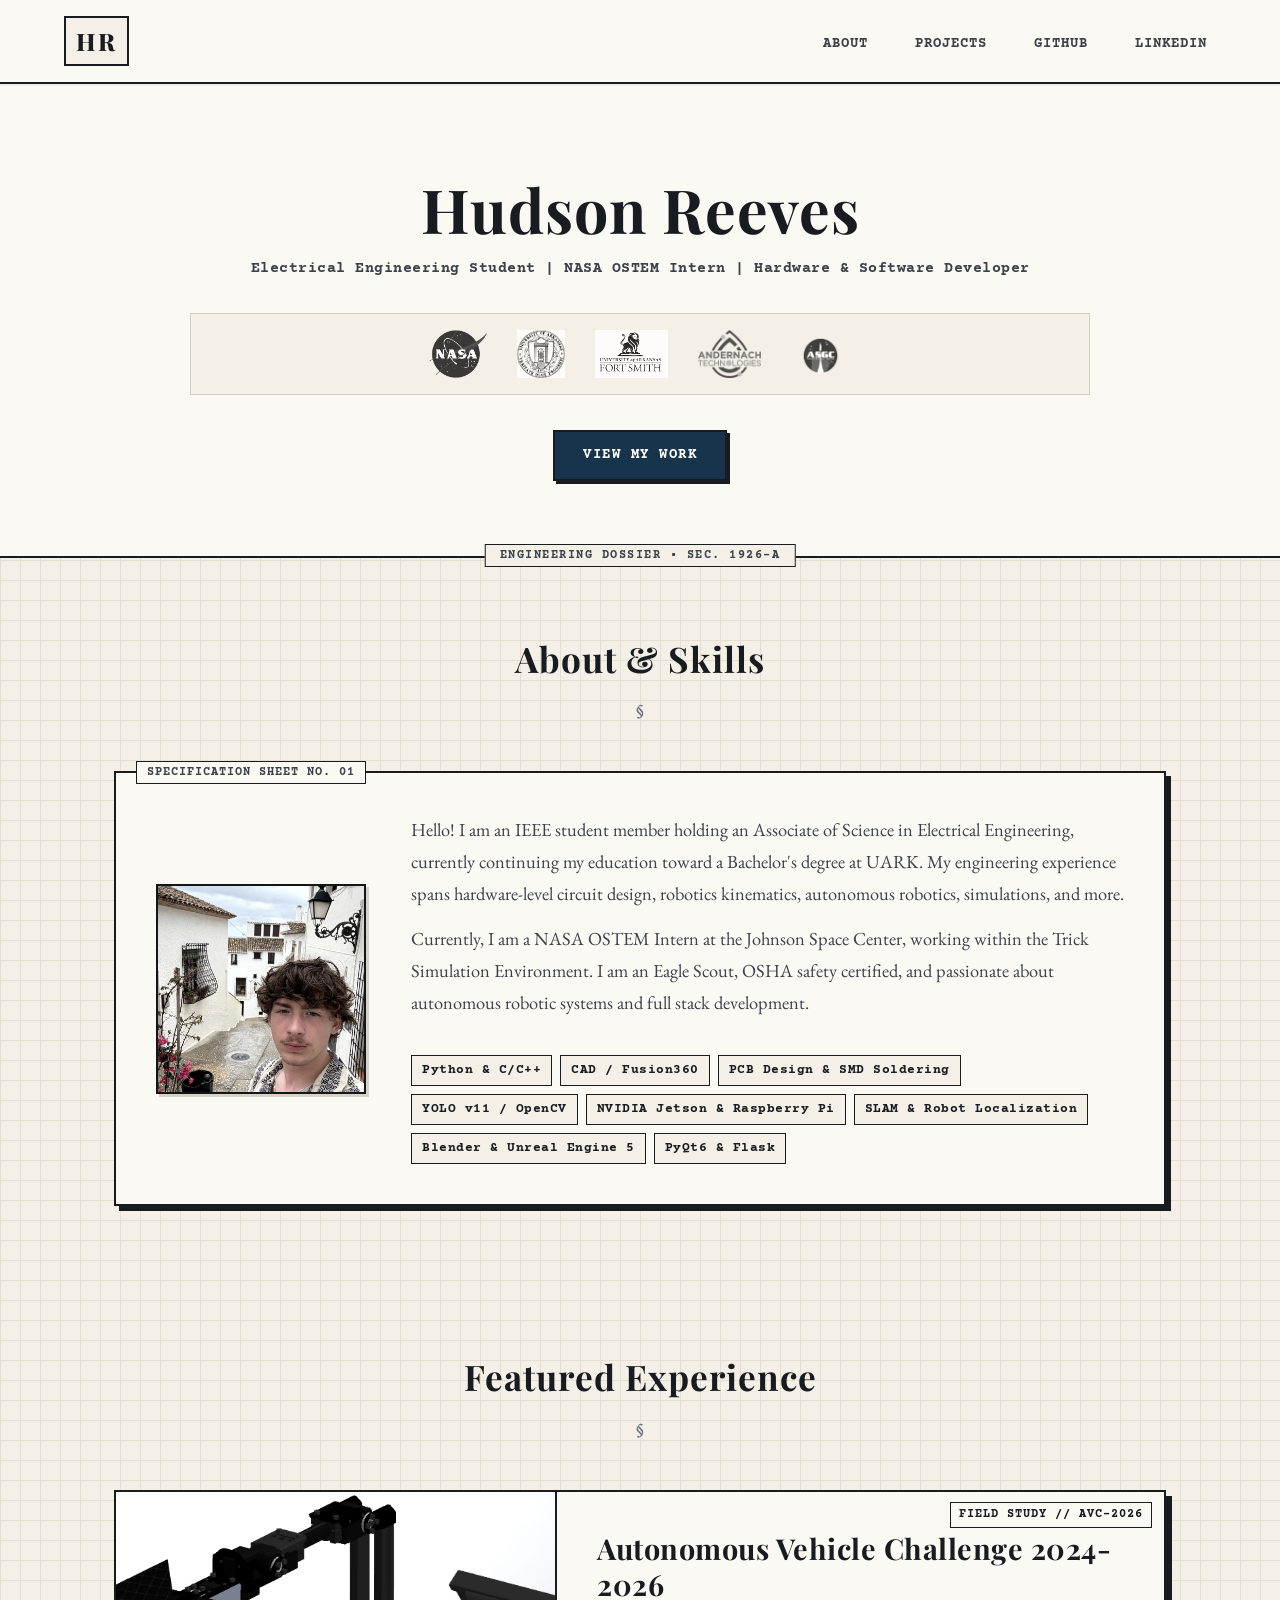
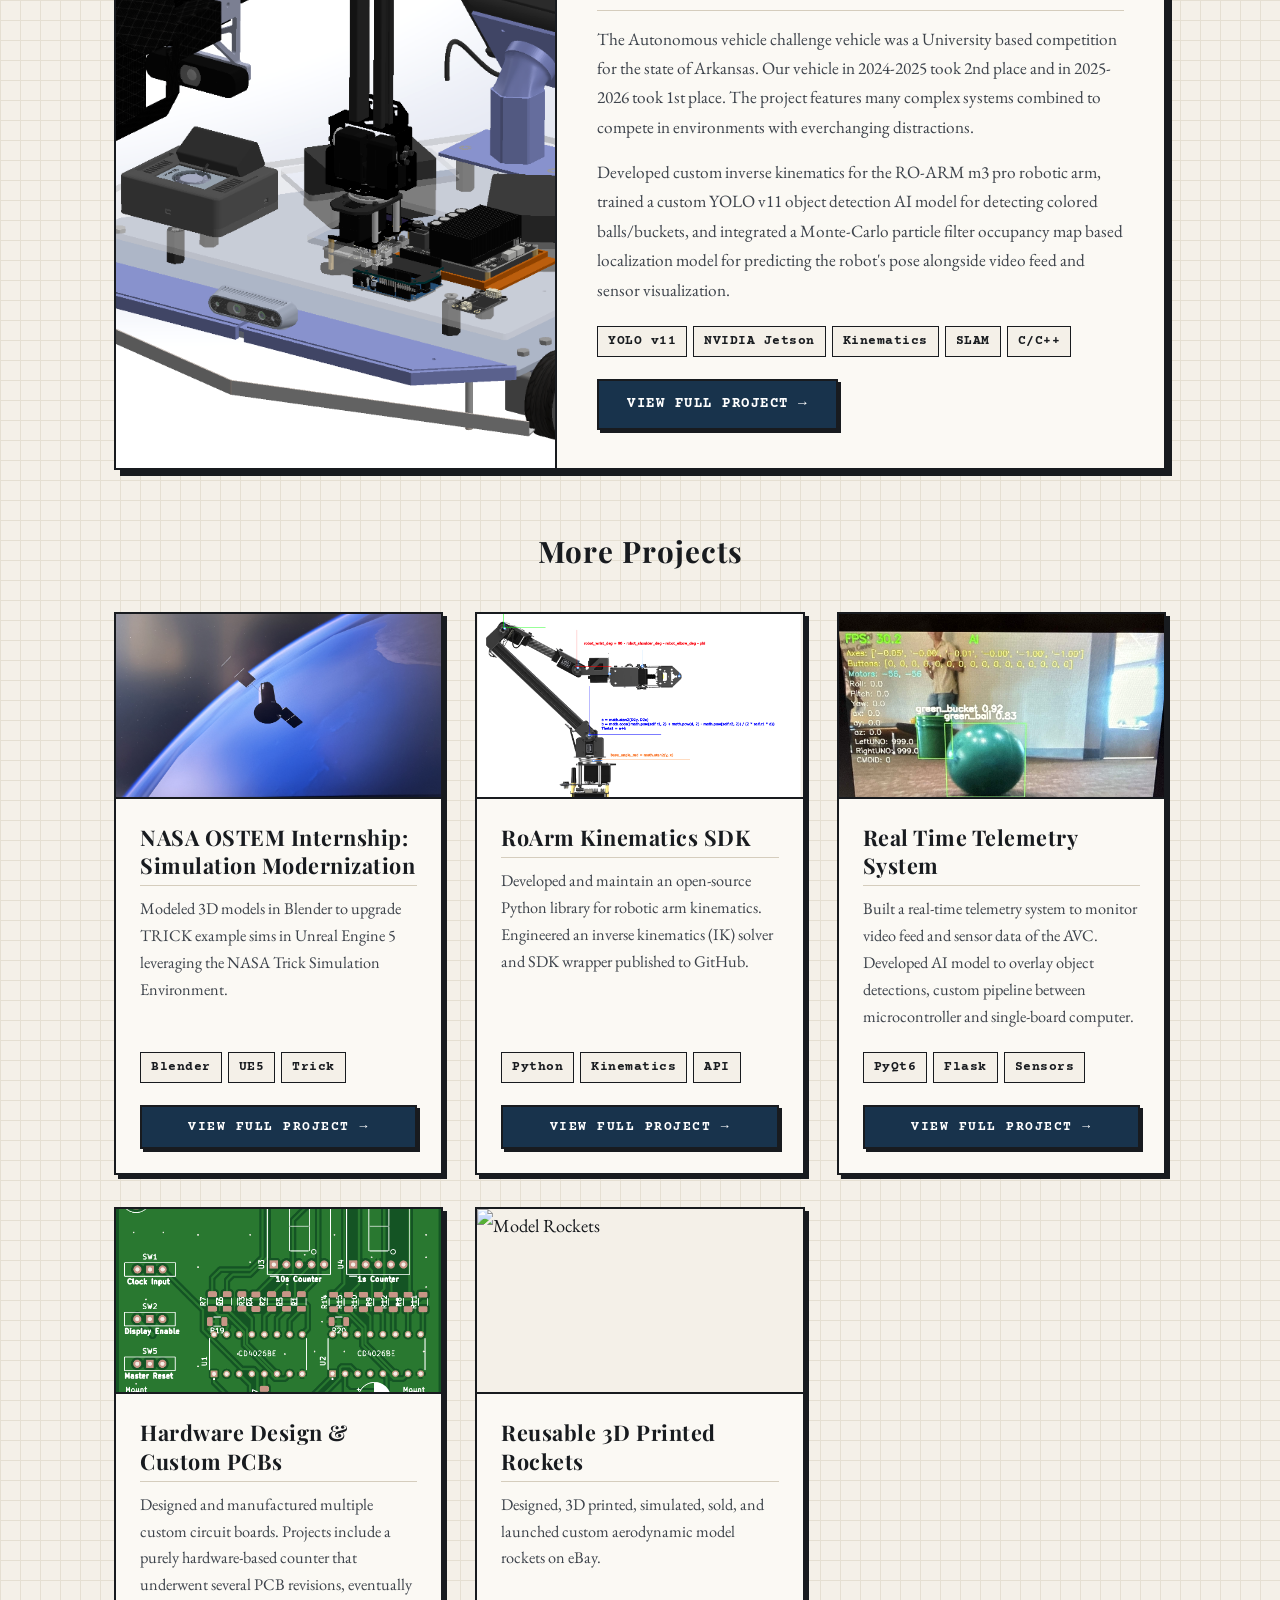
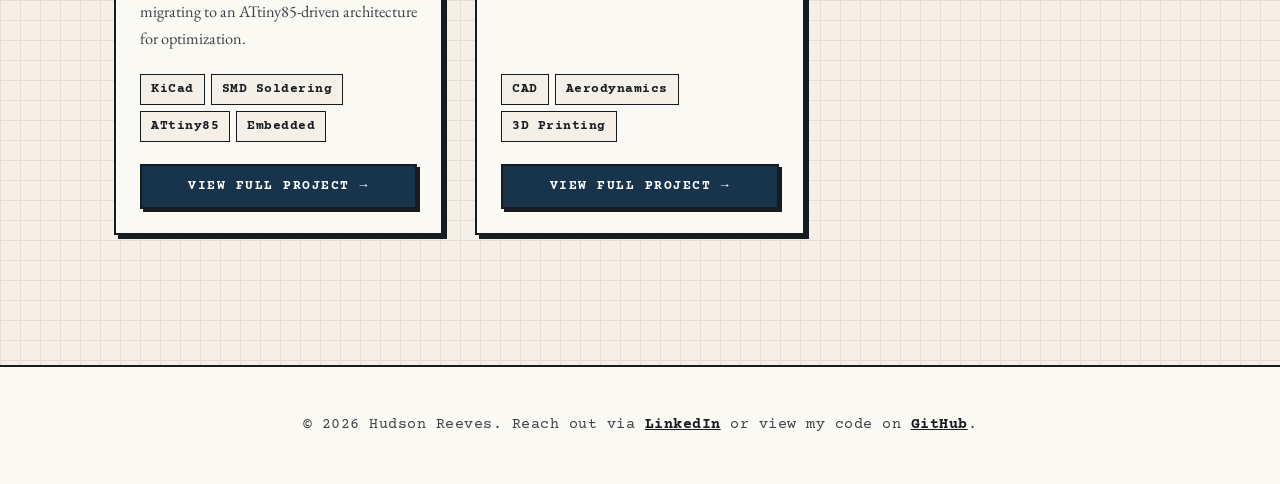
==== commit 3ce92515: "Refactor styles and layout in index.html Updated typography styles, colors, and layout for improved " ====
--- a/index.html
+++ b/index.html
@@ -5,26 +5,23 @@
     <meta name="viewport" content="width=device-width, initial-scale=1.0">
     <title>Hudson Reeves | Engineering Portfolio</title>
     
-    <!-- Classical & Technical Typography -->
+    <!-- Classical Serif & Typewriter Monospace Typography -->
     <link rel="preconnect" href="https://fonts.googleapis.com">
     <link rel="preconnect" href="https://fonts.gstatic.com" crossorigin>
-    <link href="https://fonts.googleapis.com/css2?family=Cinzel:wght@500;600;700;800&family=EB+Garamond:ital,wght@0,400;0,500;0,600;1,400&family=IBM+Plex+Mono:wght@400;500;600&display=swap" rel="stylesheet">
+    <link href="https://fonts.googleapis.com/css2?family=Courier+Prime:ital,wght@0,400;0,700;1,400&family=EB+Garamond:ital,wght@0,400;0,500;0,600;0,700;1,400&family=Playfair+Display:ital,wght@0,600;0,700;0,800;1,600&display=swap" rel="stylesheet">
 
     <style>
         :root {
-            /* Vintage Engineering & Drafting Palette */
-            --paper-bg: #f8f6f0;           /* Drafting linen / aged technical paper */
-            --paper-card: #fefdfa;         /* High-grade technical ivory */
-            --ink-black: #141923;          /* Archival India ink */
-            --ink-muted: #3d4659;          /* Draftsman graphite pencil */
-            --ink-light: #647087;          /* Faded schematic notations */
-            --blueprint-blue: #1c3d5a;     /* Classic blueprint / cyanotype indigo */
-            --blueprint-hover: #0f283e;
-            --blueprint-light: #e8eef5;
-            --drafting-grid: #e2ddd3;      /* Calibrated drafting grid lines */
-            --border-line: #cfc7b8;        /* Technical ruling pen border */
-            --border-dark: #2b3345;
-            --accent-brass: #8f5319;       /* Instrument brass */
+            /* Vintage Engineering Palette: Drafting Vellum & India Ink */
+            --paper-bg: #f4f0e8;          /* Aged drafting paper / vellum */
+            --paper-sheet: #fbf9f4;       /* Fine ivory ledger paper */
+            --ink-black: #181b1f;         /* Dense printer's ink */
+            --ink-graphite: #3c424a;      /* Draftsman pencil graphite */
+            --ink-faint: #6b7280;         /* Technical margin notations */
+            --blueprint-navy: #18334c;    /* Cyanotype blueprint indigo */
+            --drafting-grid: #e5dfd2;     /* Calibrated graph paper rule lines */
+            --border-ink: #181b1f;        /* Sharp ruling pen line */
+            --border-faint: #d5cdbd;      /* Light mechanical partition */
         }
         
         * {
@@ -39,39 +36,29 @@
 
         body {
             background-color: var(--paper-bg);
-            /* Calibrated engineering graph-paper grid */
+            /* Fine drafting graph grid */
             background-image: 
                 linear-gradient(to right, var(--drafting-grid) 1px, transparent 1px),
                 linear-gradient(to bottom, var(--drafting-grid) 1px, transparent 1px);
-            background-size: 24px 24px;
-            color: var(--ink-black);
-            font-family: 'EB Garamond', serif;
-            font-size: 1.12rem;
-            line-height: 1.7;
+            background-size: 20px 20px;
+            color: var(--ink-black);
+            font-family: 'EB Garamond', Georgia, serif;
+            font-size: 1.15rem;
+            line-height: 1.75;
             -webkit-font-smoothing: antialiased;
         }
 
         h1, h2, h3, h4, .logo-text {
-            font-family: 'Cinzel', serif;
-            color: var(--ink-black);
-            letter-spacing: 1px;
-            font-weight: 700;
-        }
-
-        /* Subtle Fade In */
-        @keyframes fadeIn {
-            from { opacity: 0; transform: translateY(15px); }
-            to { opacity: 1; transform: translateY(0); }
-        }
-
-        .animate-fade-up {
-            animation: fadeIn 0.8s cubic-bezier(0.16, 1, 0.3, 1) forwards;
-        }
-
-        /* Navigation: Classical Technical Header */
+            font-family: 'Playfair Display', 'Times New Roman', serif;
+            color: var(--ink-black);
+            font-weight: 700;
+            letter-spacing: 0.5px;
+        }
+
+        /* Navigation: Classical Technical Masthead */
         nav {
-            background-color: #121824;
-            color: #ece8df;
+            background-color: var(--paper-sheet);
+            color: var(--ink-black);
             padding: 1rem 5%;
             display: flex;
             justify-content: space-between;
@@ -79,142 +66,138 @@
             position: sticky;
             top: 0;
             z-index: 100;
-            border-bottom: 3px double #3e485e;
-            box-shadow: 0 4px 12px rgba(18, 24, 36, 0.15);
+            border-bottom: 2px solid var(--border-ink);
+            box-shadow: 0 2px 0 rgba(0, 0, 0, 0.05);
         }
 
         .logo-text {
-            color: #ffffff;
-            font-size: 1.45rem;
+            color: var(--ink-black);
+            font-size: 1.5rem;
             font-weight: 800;
             letter-spacing: 2px;
-            border: 1px solid rgba(255, 255, 255, 0.3);
+            border: 2px solid var(--border-ink);
             padding: 2px 10px;
-            background: rgba(255, 255, 255, 0.05);
+            background: var(--paper-bg);
         }
 
         nav a {
-            color: #c5cbd8;
-            font-family: 'IBM Plex Mono', monospace;
+            color: var(--ink-graphite);
+            font-family: 'Courier Prime', monospace;
             text-decoration: none;
-            margin-left: 28px;
-            font-weight: 500;
-            font-size: 0.88rem;
+            margin-left: 25px;
+            font-weight: 700;
+            font-size: 0.9rem;
             letter-spacing: 1px;
             text-transform: uppercase;
-            transition: all 0.2s ease;
+            padding: 4px 8px;
+            border: 1px solid transparent;
+            transition: all 0.15s ease;
+        }
+
+        nav a:hover {
+            color: var(--ink-black);
+            border: 1px solid var(--border-ink);
+            background: var(--paper-bg);
+        }
+
+        /* Hero Section: Technical Monograph Folio */
+        header {
+            background: var(--paper-sheet);
+            color: var(--ink-black);
+            text-align: center;
+            padding: 90px 20px 75px 20px;
+            border-bottom: 2px solid var(--border-ink);
             position: relative;
-            padding-bottom: 3px;
-        }
-
-        nav a:hover {
-            color: #ffffff;
-            border-bottom: 2px solid #93a8c7;
-        }
-
-        /* Hero Section: Technical Monograph / Blueprint Plate */
-        header {
-            background-color: #121926;
-            background-image: 
-                radial-gradient(rgba(255, 255, 255, 0.08) 1px, transparent 1px),
-                linear-gradient(to bottom, #121926, #182234);
-            background-size: 20px 20px, 100% 100%;
-            color: #f1ede4;
-            text-align: center;
-            padding: 110px 20px 90px 20px;
-            border-bottom: 4px solid var(--border-dark);
-            position: relative;
-        }
-
-        /* Decorative Technical Corner Brackets on Header */
+        }
+
         header::after {
-            content: '';
+            content: 'ENGINEERING DOSSIER • SEC. 1926-A';
             position: absolute;
-            bottom: 12px;
+            bottom: -11px;
             left: 50%;
             transform: translateX(-50%);
-            width: 80px;
-            height: 2px;
-            background: #485675;
+            background: var(--paper-bg);
+            padding: 0 14px;
+            font-family: 'Courier Prime', monospace;
+            font-size: 0.75rem;
+            font-weight: 700;
+            letter-spacing: 1.5px;
+            color: var(--ink-graphite);
+            border: 1px solid var(--border-ink);
         }
 
         header h1 {
             font-size: 3.8rem;
             margin-bottom: 12px;
-            color: #ffffff;
-            letter-spacing: 3px;
-            text-transform: uppercase;
-            text-shadow: 0 2px 8px rgba(0,0,0,0.4);
+            color: var(--ink-black);
+            letter-spacing: 1px;
             line-height: 1.15;
         }
 
         header p {
-            font-family: 'IBM Plex Mono', monospace;
+            font-family: 'Courier Prime', monospace;
             font-size: 0.95rem;
-            color: #9bb0cf;
+            color: var(--ink-graphite);
             max-width: 820px;
-            margin: 0 auto 35px auto;
-            font-weight: 400;
-            letter-spacing: 1px;
-            text-transform: uppercase;
-        }
-
-        /* Affiliated Institutions: Stamped Exhibition Plates */
+            margin: 0 auto 30px auto;
+            font-weight: 700;
+            letter-spacing: 0.5px;
+        }
+
+        /* Affiliated Institutions: Stamped Technical Register */
         .institution-logos {
             display: flex;
             justify-content: center;
             align-items: center;
             flex-wrap: wrap;
-            gap: 35px;
-            margin: 0 auto 40px auto;
-            max-width: 920px;
-            background: rgba(255, 255, 255, 0.04);
-            border: 1px solid rgba(255, 255, 255, 0.12);
-            padding: 16px 28px;
-            border-radius: 2px;
+            gap: 30px;
+            margin: 0 auto 35px auto;
+            max-width: 900px;
+            border: 1px solid var(--border-faint);
+            background: var(--paper-bg);
+            padding: 16px 24px;
         }
 
         .institution-logos img {
-            height: 52px; 
+            height: 48px; 
             width: auto;
             opacity: 0.85;
-            filter: grayscale(100%) contrast(120%) brightness(150%);
-            transition: all 0.3s ease;
+            filter: grayscale(100%) contrast(140%);
+            transition: all 0.2s ease;
         }
 
         .institution-logos img:hover {
             opacity: 1;
             filter: none;
-            transform: scale(1.06);
-        }
-
-        /* Classical Technical Button */
+        }
+
+        /* Classic Draftsman Action Button */
         .btn {
             display: inline-block;
-            background: var(--blueprint-blue);
+            background: var(--blueprint-navy);
             color: #ffffff;
             padding: 11px 28px;
             text-decoration: none;
             border-radius: 0;
-            font-family: 'IBM Plex Mono', monospace;
-            font-weight: 600;
-            font-size: 0.88rem;
+            font-family: 'Courier Prime', monospace;
+            font-weight: 700;
+            font-size: 0.9rem;
             letter-spacing: 1.5px;
             text-transform: uppercase;
-            transition: all 0.2s ease;
-            border: 1px solid #3c658f;
-            box-shadow: 3px 3px 0px rgba(0, 0, 0, 0.3);
+            border: 2px solid var(--border-ink);
+            box-shadow: 3px 3px 0px var(--border-ink);
             cursor: pointer;
+            transition: all 0.15s ease;
         }
 
         .btn:hover {
-            background: #254d75;
+            background: var(--ink-black);
             color: #ffffff;
             transform: translate(-1px, -1px);
-            box-shadow: 4px 4px 0px rgba(0, 0, 0, 0.4);
-        }
-
-        /* Section Layout & Technical Borders */
+            box-shadow: 4px 4px 0px var(--border-ink);
+        }
+
+        /* Section Layout & Technical Headings */
         section {
             padding: 70px 5%;
             max-width: 1180px;
@@ -224,21 +207,19 @@
         h2.section-title {
             text-align: center;
             margin-bottom: 45px;
-            font-size: 2.1rem;
-            color: var(--ink-black);
-            letter-spacing: 2px;
-            text-transform: uppercase;
+            font-size: 2.2rem;
+            color: var(--ink-black);
+            letter-spacing: 1px;
             position: relative;
         }
         
-        h2.section-title::before, h2.section-title::after {
-            content: '— § —';
+        h2.section-title::after {
+            content: '§';
             display: block;
             font-family: 'EB Garamond', serif;
-            font-size: 1rem;
-            color: var(--ink-light);
-            letter-spacing: 6px;
-            margin: 6px auto;
+            font-size: 1.1rem;
+            color: var(--ink-faint);
+            margin: 6px auto 0 auto;
         }
 
         /* About & Skills: Technical Drawing Plate */
@@ -246,27 +227,26 @@
             display: flex;
             align-items: center;
             gap: 45px;
-            background: var(--paper-card);
+            background: var(--paper-sheet);
             padding: 40px;
-            border: 2px solid var(--border-line);
-            box-shadow: 4px 4px 0px rgba(0, 0, 0, 0.05);
+            border: 2px solid var(--border-ink);
+            box-shadow: 5px 5px 0px var(--border-ink);
             position: relative;
         }
 
-        /* Drawing Plate Corner Rivet Marks */
         .about-skills::before {
-            content: 'PLATE NO. 01 // SPECIFICATION';
+            content: 'SPECIFICATION SHEET NO. 01';
             position: absolute;
             top: -12px;
             left: 20px;
-            background: var(--paper-bg);
+            background: var(--paper-sheet);
             padding: 0 10px;
-            font-family: 'IBM Plex Mono', monospace;
-            font-size: 0.72rem;
+            font-family: 'Courier Prime', monospace;
+            font-size: 0.75rem;
+            font-weight: 700;
             letter-spacing: 1px;
-            color: var(--ink-muted);
-            border-left: 1px solid var(--border-line);
-            border-right: 1px solid var(--border-line);
+            color: var(--ink-graphite);
+            border: 1px solid var(--border-ink);
         }
 
         .about-profile {
@@ -280,10 +260,10 @@
             height: 210px;
             border-radius: 0;
             object-fit: cover;
-            border: 2px solid var(--border-dark);
-            box-shadow: 3px 3px 0px var(--border-line);
-            background-color: #ece8df; 
-            filter: contrast(105%);
+            border: 2px solid var(--border-ink);
+            box-shadow: 3px 3px 0px var(--border-faint);
+            background-color: var(--paper-bg); 
+            filter: contrast(105%) grayscale(20%);
         }
 
         .about-content {
@@ -295,7 +275,7 @@
 
         .about-text p {
             font-size: 1.15rem;
-            color: var(--ink-muted);
+            color: var(--ink-graphite);
             margin-bottom: 12px;
             line-height: 1.75;
         }
@@ -308,57 +288,45 @@
             margin-top: 5px;
         }
 
-        /* Industrial Spec Badges */
+        /* Technical Monospace Badges */
         .skills-list li, .project-tags span {
-            background: #ece8df;
-            color: var(--ink-black);
-            padding: 4px 12px;
+            background: var(--paper-bg);
+            color: var(--ink-black);
+            padding: 3px 10px;
             border-radius: 0;
-            font-family: 'IBM Plex Mono', monospace;
-            font-size: 0.8rem;
-            font-weight: 500;
+            font-family: 'Courier Prime', monospace;
+            font-size: 0.82rem;
+            font-weight: 700;
             display: inline-block;
-            border: 1px solid #c2b9a7;
+            border: 1px solid var(--border-ink);
             letter-spacing: 0.5px;
-            transition: all 0.2s ease;
-        }
-
-        .skills-list li:hover, .project-tags span:hover {
-            background: var(--blueprint-blue);
-            color: #ffffff;
-            border-color: var(--blueprint-blue);
-        }
-
-        /* Featured Project: Archival Folio */
+        }
+
+        /* Featured Project: Technical Folio */
         .featured-project {
             display: flex;
-            background: var(--paper-card);
-            border: 2px solid var(--border-line);
+            background: var(--paper-sheet);
+            border: 2px solid var(--border-ink);
             overflow: hidden;
-            box-shadow: 5px 5px 0px rgba(0,0,0,0.06);
+            box-shadow: 6px 6px 0px var(--border-ink);
             margin-bottom: 50px;
-            transition: transform 0.2s ease, box-shadow 0.2s ease;
             position: relative;
         }
 
         .featured-project::before {
-            content: 'FIG. 1.0 — FIELD TEST ARCHITECTURE';
+            content: 'FIELD STUDY // AVC-2026';
             position: absolute;
             top: 10px;
-            right: 15px;
-            font-family: 'IBM Plex Mono', monospace;
-            font-size: 0.7rem;
+            right: 12px;
+            font-family: 'Courier Prime', monospace;
+            font-size: 0.72rem;
+            font-weight: 700;
             letter-spacing: 1px;
-            color: var(--ink-light);
+            color: var(--ink-black);
             z-index: 2;
-            background: rgba(254, 253, 250, 0.9);
-            padding: 2px 6px;
-            border: 1px solid var(--border-line);
-        }
-
-        .featured-project:hover {
-            transform: translateY(-3px);
-            box-shadow: 7px 7px 0px rgba(0,0,0,0.09);
+            background: var(--paper-sheet);
+            padding: 2px 8px;
+            border: 1px solid var(--border-ink);
         }
 
         .featured-image-container {
@@ -366,8 +334,8 @@
             min-width: 300px;
             overflow: hidden;
             position: relative;
-            border-right: 2px solid var(--border-line);
-            background-color: #121824;
+            border-right: 2px solid var(--border-ink);
+            background-color: var(--paper-bg);
         }
 
         .featured-image-container img {
@@ -377,11 +345,6 @@
             display: block;
             min-height: 310px; 
             filter: contrast(105%);
-            transition: transform 0.4s ease;
-        }
-
-        .featured-project:hover .featured-image-container img {
-            transform: scale(1.02);
         }
 
         .featured-content {
@@ -393,18 +356,18 @@
         }
 
         .featured-content h3 {
-            font-size: 1.75rem;
+            font-size: 1.8rem;
             margin-bottom: 14px;
             color: var(--ink-black);
             line-height: 1.25;
-            border-bottom: 1px solid var(--border-line);
+            border-bottom: 1px solid var(--border-faint);
             padding-bottom: 8px;
         }
 
         .featured-content p {
             font-size: 1.08rem;
             margin-bottom: 16px;
-            color: var(--ink-muted);
+            color: var(--ink-graphite);
             line-height: 1.7;
         }
         
@@ -415,27 +378,25 @@
             gap: 6px;
         }
 
-        /* Projects Grid: Technical Catalog */
+        /* Projects Grid: Technical Catalog Index */
         .projects-grid {
             display: grid;
             grid-template-columns: repeat(auto-fit, minmax(320px, 1fr));
-            gap: 30px;
+            gap: 32px;
         }
 
         .project-card {
-            background: var(--paper-card);
-            border: 2px solid var(--border-line);
+            background: var(--paper-sheet);
+            border: 2px solid var(--border-ink);
             display: flex;
             flex-direction: column;
-            box-shadow: 4px 4px 0px rgba(0,0,0,0.05);
-            transition: transform 0.2s ease, box-shadow 0.2s ease;
-            position: relative;
+            box-shadow: 4px 4px 0px var(--border-ink);
+            transition: transform 0.15s ease, box-shadow 0.15s ease;
         }
 
         .project-card:hover {
-            transform: translateY(-4px);
-            box-shadow: 6px 6px 0px rgba(0,0,0,0.09);
-            border-color: var(--border-dark);
+            transform: translate(-2px, -2px);
+            box-shadow: 6px 6px 0px var(--border-ink);
         }
 
         .project-card-image-wrapper {
@@ -443,8 +404,8 @@
             height: 185px; 
             overflow: hidden;
             position: relative;
-            border-bottom: 1px solid var(--border-line);
-            background-color: #121824;
+            border-bottom: 2px solid var(--border-ink);
+            background-color: var(--paper-bg);
         }
 
         .project-card-image-wrapper img {
@@ -453,11 +414,6 @@
             object-fit: cover;
             display: block;
             filter: contrast(105%);
-            transition: transform 0.4s ease;
-        }
-
-        .project-card:hover .project-card-image-wrapper img {
-            transform: scale(1.04);
         }
 
         .project-content {
@@ -468,33 +424,31 @@
         }
 
         .project-content h3 {
-            font-size: 1.3rem;
+            font-size: 1.35rem;
             margin-bottom: 10px;
             line-height: 1.3;
             color: var(--ink-black);
-            border-bottom: 1px solid #e5dfd3;
+            border-bottom: 1px solid var(--border-faint);
             padding-bottom: 6px;
         }
         
         .project-content p {
             flex: 1;
-            color: var(--ink-muted);
-            font-size: 1.05rem;
+            color: var(--ink-graphite);
+            font-size: 1.02rem;
             margin-bottom: 16px;
             line-height: 1.65;
         }
 
-        /* Technical Rule Section Header */
         .catalog-header {
             text-align: center;
-            margin: 50px 0 35px 0;
-            font-size: 1.7rem;
-            color: var(--ink-black);
-            letter-spacing: 2px;
-            text-transform: uppercase;
-        }
-
-        /* Responsive Layout */
+            margin: 55px 0 35px 0;
+            font-size: 1.85rem;
+            color: var(--ink-black);
+            letter-spacing: 1px;
+        }
+
+        /* Responsive */
         @media (max-width: 900px) {
             .about-skills {
                 flex-direction: column;
@@ -509,35 +463,35 @@
         @media (max-width: 768px) {
             header h1 { font-size: 2.7rem; }
             .featured-project { flex-direction: column; }
-            .featured-image-container { border-right: none; border-bottom: 2px solid var(--border-line); }
+            .featured-image-container { border-right: none; border-bottom: 2px solid var(--border-ink); }
             .featured-content { padding: 25px; }
             nav { flex-direction: column; gap: 12px; padding: 1rem; }
-            nav a { margin: 0 10px; }
+            nav a { margin: 0 8px; }
             .institution-logos { gap: 18px; padding: 12px; }
             .institution-logos img { height: 38px; } 
         }
 
-        /* Archival Technical Colophon / Footer */
+        /* Technical Colophon Footer */
         footer {
-            background: #121824;
-            color: #a4adc1;
+            background: var(--paper-sheet);
+            color: var(--ink-graphite);
             text-align: center;
             padding: 45px 20px;
             margin-top: 60px;
             font-size: 0.95rem;
-            border-top: 3px double #3e485e;
-            font-family: 'IBM Plex Mono', monospace;
+            border-top: 2px solid var(--border-ink);
+            font-family: 'Courier Prime', monospace;
             letter-spacing: 0.5px;
         }
         
         footer a {
-            color: #ffffff;
+            color: var(--ink-black);
+            font-weight: 700;
             text-decoration: underline;
-            transition: color 0.2s;
         }
         
         footer a:hover {
-            color: #9bb0cf;
+            color: var(--blueprint-navy);
         }
     </style>
 </head>
@@ -554,7 +508,7 @@
     </nav>
 
     <header>
-        <div class="animate-fade-up">
+        <div>
             <h1>Hudson Reeves</h1>
             <p>Electrical Engineering Student | NASA OSTEM Intern | Hardware & Software Developer</p>
             
@@ -570,7 +524,7 @@
         </div>
     </header>
 
-    <section id="about" class="animate-fade-up" style="animation-delay: 0.2s;">
+    <section id="about">
         <h2 class="section-title">About & Skills</h2>
         <div class="about-skills">
             
@@ -606,7 +560,7 @@
     <section id="projects">
         <h2 class="section-title">Featured Experience</h2>
 
-        <div class="featured-project animate-fade-up" style="animation-delay: 0.3s;">
+        <div class="featured-project">
             <div class="featured-image-container">
                 <img src="avc_model.png" alt="Computer Vision & Autonomous Vehicle">
             </div>
@@ -627,7 +581,7 @@
 
         <h3 class="catalog-header">More Projects</h3>
         
-        <div class="projects-grid animate-fade-up" style="animation-delay: 0.4s;">
+        <div class="projects-grid">
             
             <div class="project-card">
                 <div class="project-card-image-wrapper">
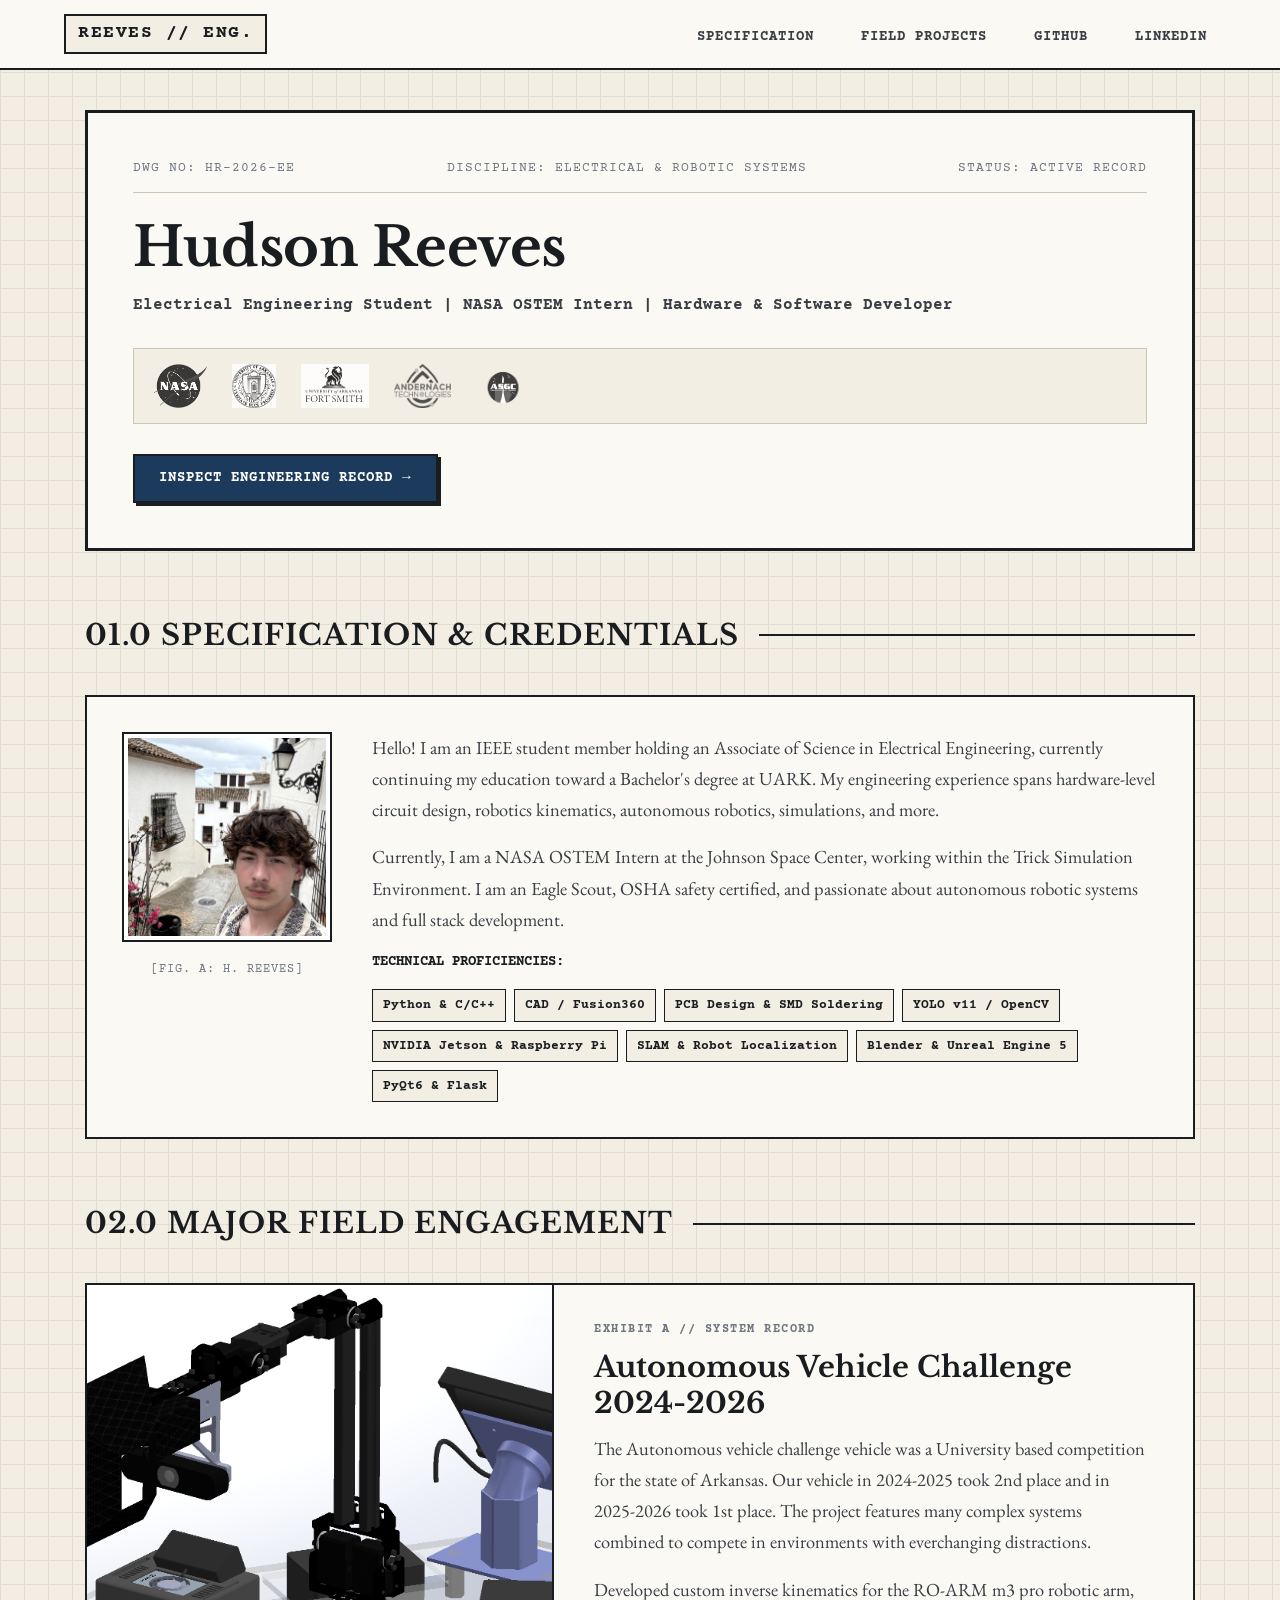
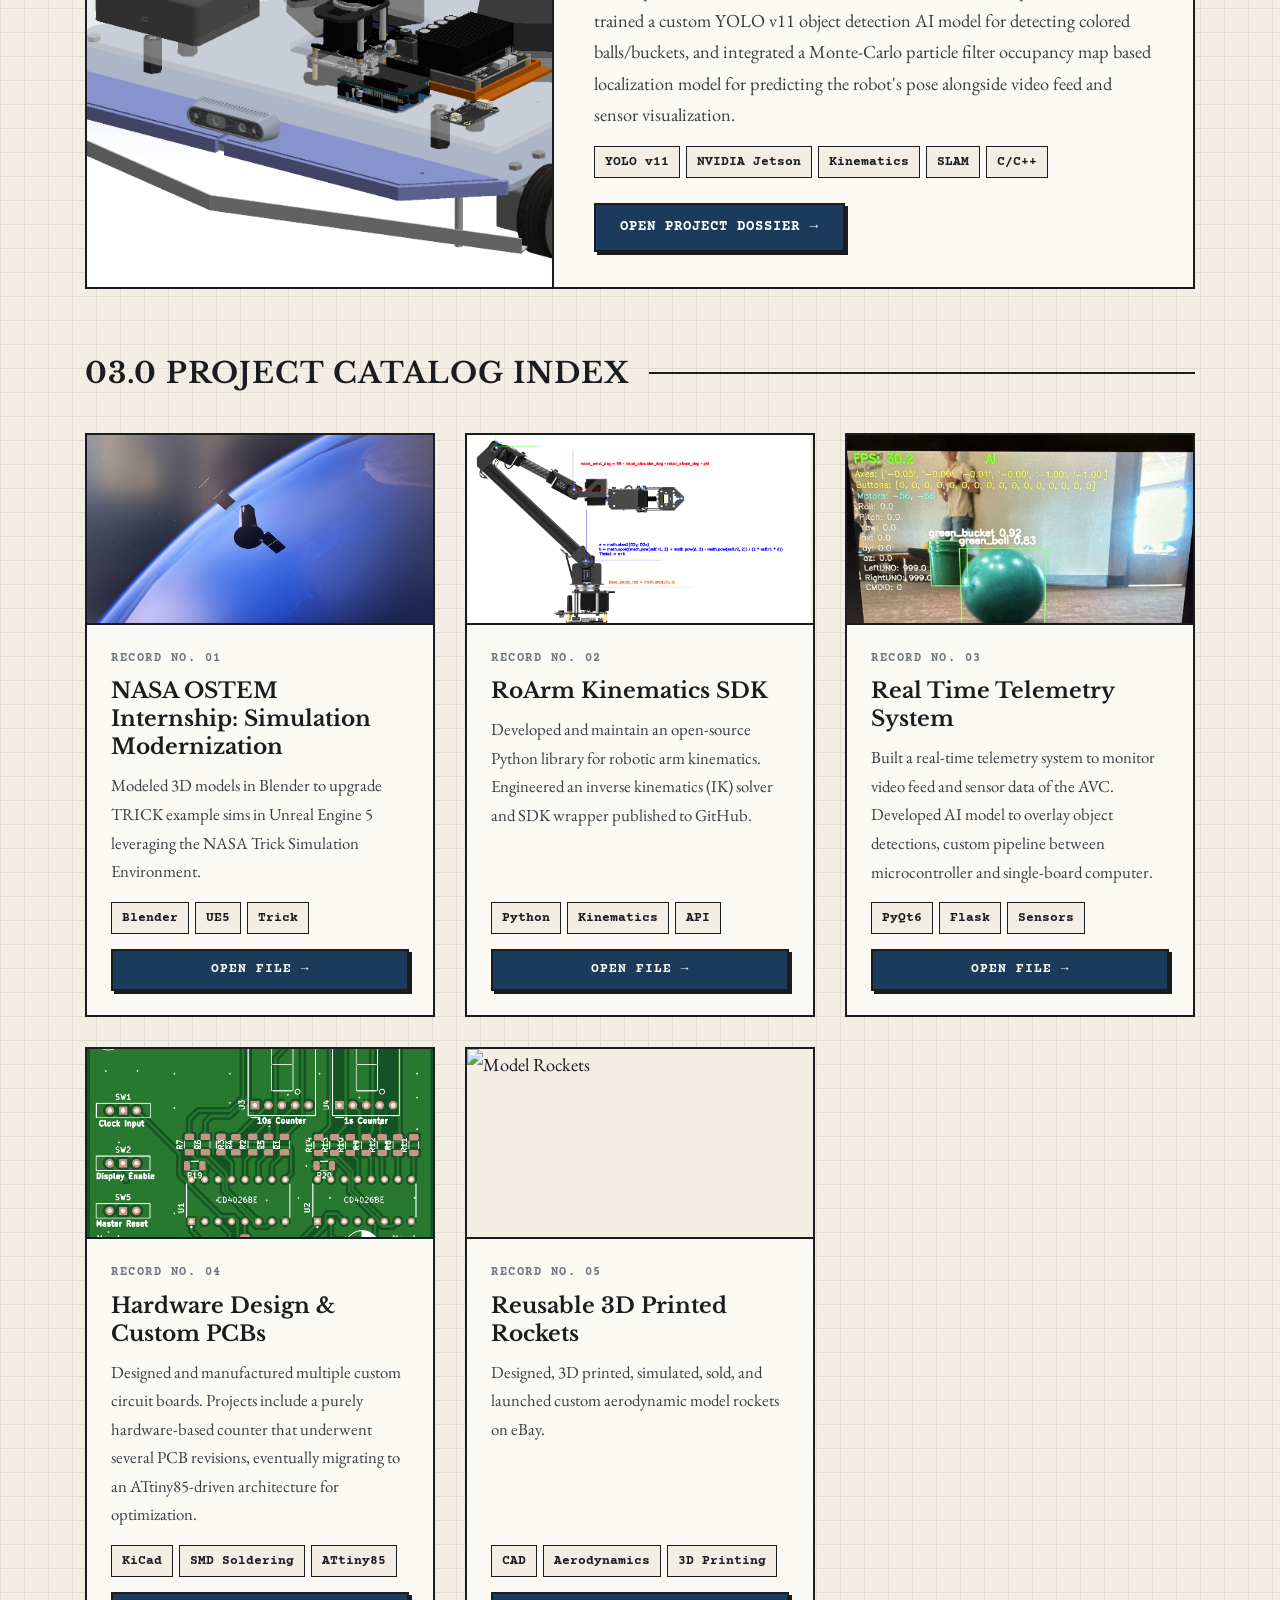
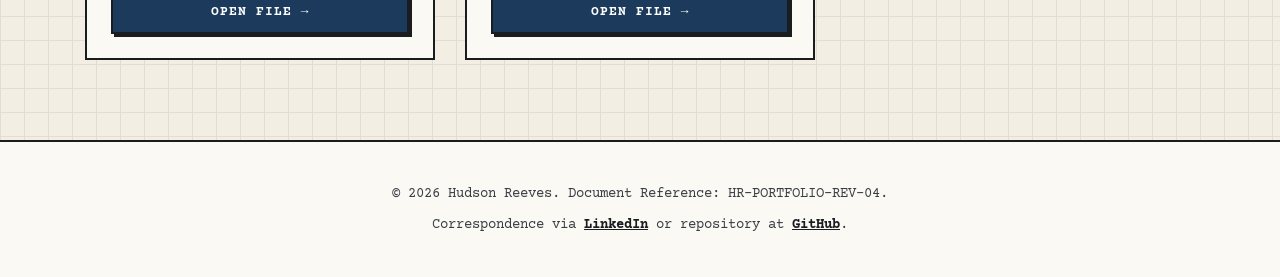
==== commit fcf2f2f7: "Refactor HTML and CSS for improved styling Updated typography and layout styles for improved aesthet" ====
--- a/index.html
+++ b/index.html
@@ -5,23 +5,23 @@
     <meta name="viewport" content="width=device-width, initial-scale=1.0">
     <title>Hudson Reeves | Engineering Portfolio</title>
     
-    <!-- Classical Serif & Typewriter Monospace Typography -->
+    <!-- Classical Technical & Document Typography -->
     <link rel="preconnect" href="https://fonts.googleapis.com">
     <link rel="preconnect" href="https://fonts.gstatic.com" crossorigin>
-    <link href="https://fonts.googleapis.com/css2?family=Courier+Prime:ital,wght@0,400;0,700;1,400&family=EB+Garamond:ital,wght@0,400;0,500;0,600;0,700;1,400&family=Playfair+Display:ital,wght@0,600;0,700;0,800;1,600&display=swap" rel="stylesheet">
+    <link href="https://fonts.googleapis.com/css2?family=Courier+Prime:ital,wght@0,400;0,700;1,400&family=EB+Garamond:ital,wght@0,400;0,600;0,700;1,400&family=Libre+Baskerville:wght@400;700&display=swap" rel="stylesheet">
 
     <style>
         :root {
-            /* Vintage Engineering Palette: Drafting Vellum & India Ink */
-            --paper-bg: #f4f0e8;          /* Aged drafting paper / vellum */
-            --paper-sheet: #fbf9f4;       /* Fine ivory ledger paper */
-            --ink-black: #181b1f;         /* Dense printer's ink */
-            --ink-graphite: #3c424a;      /* Draftsman pencil graphite */
-            --ink-faint: #6b7280;         /* Technical margin notations */
-            --blueprint-navy: #18334c;    /* Cyanotype blueprint indigo */
-            --drafting-grid: #e5dfd2;     /* Calibrated graph paper rule lines */
-            --border-ink: #181b1f;        /* Sharp ruling pen line */
-            --border-faint: #d5cdbd;      /* Light mechanical partition */
+            /* Vintage Engineering Palette */
+            --paper-bg: #f3eee4;          /* Warm drafting vellum / buff paper */
+            --paper-surface: #fbf9f4;     /* Crisp technical sheet */
+            --ink-black: #1a1d20;         /* India drafting ink */
+            --ink-graphite: #383e44;      /* Draftsman pencil graphite */
+            --ink-faint: #6e7681;         /* Margin notations */
+            --blueprint: #1b3a5c;         /* Cyanotype technical blue */
+            --grid-line: #e3dcd0;         /* Fine graph paper grid */
+            --border-heavy: #1a1d20;      /* Heavy technical pen ruling */
+            --border-light: #cfc6b6;      /* Fine layout partition */
         }
         
         * {
@@ -36,379 +36,331 @@
 
         body {
             background-color: var(--paper-bg);
-            /* Fine drafting graph grid */
+            /* Subtle technical grid ruling */
             background-image: 
-                linear-gradient(to right, var(--drafting-grid) 1px, transparent 1px),
-                linear-gradient(to bottom, var(--drafting-grid) 1px, transparent 1px);
-            background-size: 20px 20px;
+                linear-gradient(to right, var(--grid-line) 1px, transparent 1px),
+                linear-gradient(to bottom, var(--grid-line) 1px, transparent 1px);
+            background-size: 24px 24px;
             color: var(--ink-black);
             font-family: 'EB Garamond', Georgia, serif;
             font-size: 1.15rem;
-            line-height: 1.75;
+            line-height: 1.7;
             -webkit-font-smoothing: antialiased;
         }
 
-        h1, h2, h3, h4, .logo-text {
-            font-family: 'Playfair Display', 'Times New Roman', serif;
+        h1, h2, h3, h4 {
+            font-family: 'Libre Baskerville', 'Times New Roman', serif;
             color: var(--ink-black);
             font-weight: 700;
-            letter-spacing: 0.5px;
-        }
-
-        /* Navigation: Classical Technical Masthead */
+        }
+
+        /* Top Technical Masthead */
         nav {
-            background-color: var(--paper-sheet);
-            color: var(--ink-black);
-            padding: 1rem 5%;
+            background-color: var(--paper-surface);
+            border-bottom: 2px solid var(--border-heavy);
+            padding: 14px 5%;
             display: flex;
             justify-content: space-between;
             align-items: center;
             position: sticky;
             top: 0;
             z-index: 100;
-            border-bottom: 2px solid var(--border-ink);
-            box-shadow: 0 2px 0 rgba(0, 0, 0, 0.05);
-        }
-
-        .logo-text {
-            color: var(--ink-black);
-            font-size: 1.5rem;
-            font-weight: 800;
-            letter-spacing: 2px;
-            border: 2px solid var(--border-ink);
-            padding: 2px 10px;
+        }
+
+        .logo-box {
+            font-family: 'Courier Prime', monospace;
+            font-weight: 700;
+            font-size: 1.1rem;
+            letter-spacing: 1.5px;
+            border: 2px solid var(--border-heavy);
+            padding: 3px 12px;
             background: var(--paper-bg);
         }
 
-        nav a {
+        .nav-links a {
             color: var(--ink-graphite);
             font-family: 'Courier Prime', monospace;
             text-decoration: none;
             margin-left: 25px;
             font-weight: 700;
-            font-size: 0.9rem;
+            font-size: 0.88rem;
             letter-spacing: 1px;
             text-transform: uppercase;
             padding: 4px 8px;
             border: 1px solid transparent;
-            transition: all 0.15s ease;
-        }
-
-        nav a:hover {
+        }
+
+        .nav-links a:hover {
             color: var(--ink-black);
-            border: 1px solid var(--border-ink);
+            border: 1px solid var(--border-heavy);
             background: var(--paper-bg);
         }
 
-        /* Hero Section: Technical Monograph Folio */
-        header {
-            background: var(--paper-sheet);
-            color: var(--ink-black);
-            text-align: center;
-            padding: 90px 20px 75px 20px;
-            border-bottom: 2px solid var(--border-ink);
+        /* Technical Document Container */
+        .document-wrapper {
+            max-width: 1150px;
+            margin: 40px auto 80px auto;
+            padding: 0 20px;
+        }
+
+        /* Blueprint-Style Header Title Block */
+        .title-block-header {
+            background: var(--paper-surface);
+            border: 3px solid var(--border-heavy);
+            padding: 45px;
+            margin-bottom: 50px;
             position: relative;
         }
 
-        header::after {
-            content: 'ENGINEERING DOSSIER • SEC. 1926-A';
-            position: absolute;
-            bottom: -11px;
-            left: 50%;
-            transform: translateX(-50%);
+        .title-block-meta {
+            display: flex;
+            justify-content: space-between;
+            border-bottom: 1px solid var(--border-light);
+            padding-bottom: 12px;
+            margin-bottom: 25px;
+            font-family: 'Courier Prime', monospace;
+            font-size: 0.8rem;
+            color: var(--ink-faint);
+            letter-spacing: 1px;
+            text-transform: uppercase;
+        }
+
+        .title-block-header h1 {
+            font-size: 3.4rem;
+            letter-spacing: -0.5px;
+            margin-bottom: 15px;
+            line-height: 1.1;
+        }
+
+        .title-block-header p.sub-heading {
+            font-family: 'Courier Prime', monospace;
+            font-size: 1rem;
+            color: var(--ink-graphite);
+            font-weight: 700;
+            margin-bottom: 30px;
+            max-width: 850px;
+            line-height: 1.6;
+        }
+
+        /* Institution Badges / Field Registry */
+        .institution-row {
+            display: flex;
+            flex-wrap: wrap;
+            align-items: center;
+            gap: 25px;
+            padding: 15px 20px;
             background: var(--paper-bg);
-            padding: 0 14px;
-            font-family: 'Courier Prime', monospace;
-            font-size: 0.75rem;
-            font-weight: 700;
-            letter-spacing: 1.5px;
-            color: var(--ink-graphite);
-            border: 1px solid var(--border-ink);
-        }
-
-        header h1 {
-            font-size: 3.8rem;
-            margin-bottom: 12px;
-            color: var(--ink-black);
-            letter-spacing: 1px;
-            line-height: 1.15;
-        }
-
-        header p {
-            font-family: 'Courier Prime', monospace;
-            font-size: 0.95rem;
-            color: var(--ink-graphite);
-            max-width: 820px;
-            margin: 0 auto 30px auto;
-            font-weight: 700;
-            letter-spacing: 0.5px;
-        }
-
-        /* Affiliated Institutions: Stamped Technical Register */
-        .institution-logos {
-            display: flex;
-            justify-content: center;
-            align-items: center;
-            flex-wrap: wrap;
-            gap: 30px;
-            margin: 0 auto 35px auto;
-            max-width: 900px;
-            border: 1px solid var(--border-faint);
-            background: var(--paper-bg);
-            padding: 16px 24px;
-        }
-
-        .institution-logos img {
-            height: 48px; 
+            border: 1px solid var(--border-light);
+            margin-bottom: 30px;
+        }
+
+        .institution-row img {
+            height: 44px;
             width: auto;
+            filter: grayscale(100%) contrast(140%);
             opacity: 0.85;
-            filter: grayscale(100%) contrast(140%);
-            transition: all 0.2s ease;
-        }
-
-        .institution-logos img:hover {
+            transition: opacity 0.2s;
+        }
+
+        .institution-row img:hover {
             opacity: 1;
             filter: none;
         }
 
-        /* Classic Draftsman Action Button */
-        .btn {
+        /* Technical Action Buttons */
+        .btn-technical {
             display: inline-block;
-            background: var(--blueprint-navy);
+            background: var(--blueprint);
             color: #ffffff;
-            padding: 11px 28px;
+            font-family: 'Courier Prime', monospace;
+            font-weight: 700;
+            font-size: 0.9rem;
+            letter-spacing: 1px;
             text-decoration: none;
-            border-radius: 0;
-            font-family: 'Courier Prime', monospace;
-            font-weight: 700;
-            font-size: 0.9rem;
-            letter-spacing: 1.5px;
             text-transform: uppercase;
-            border: 2px solid var(--border-ink);
-            box-shadow: 3px 3px 0px var(--border-ink);
-            cursor: pointer;
+            padding: 10px 24px;
+            border: 2px solid var(--border-heavy);
+            box-shadow: 3px 3px 0px var(--border-heavy);
             transition: all 0.15s ease;
         }
 
-        .btn:hover {
+        .btn-technical:hover {
             background: var(--ink-black);
             color: #ffffff;
             transform: translate(-1px, -1px);
-            box-shadow: 4px 4px 0px var(--border-ink);
-        }
-
-        /* Section Layout & Technical Headings */
-        section {
-            padding: 70px 5%;
-            max-width: 1180px;
-            margin: 0 auto;
-        }
-
-        h2.section-title {
+            box-shadow: 4px 4px 0px var(--border-heavy);
+        }
+
+        /* Section Banners */
+        .section-header-rule {
+            display: flex;
+            align-items: center;
+            gap: 20px;
+            margin: 60px 0 35px 0;
+        }
+
+        .section-header-rule h2 {
+            font-size: 1.8rem;
+            text-transform: uppercase;
+            letter-spacing: 1px;
+            white-space: nowrap;
+        }
+
+        .section-header-rule .rule-line {
+            height: 2px;
+            background: var(--border-heavy);
+            width: 100%;
+        }
+
+        /* Specification Dossier (About & Skills) */
+        .specification-dossier {
+            display: flex;
+            gap: 40px;
+            background: var(--paper-surface);
+            border: 2px solid var(--border-heavy);
+            padding: 35px;
+            margin-bottom: 60px;
+        }
+
+        .dossier-photo-col {
+            flex-shrink: 0;
             text-align: center;
-            margin-bottom: 45px;
-            font-size: 2.2rem;
-            color: var(--ink-black);
-            letter-spacing: 1px;
-            position: relative;
-        }
-        
-        h2.section-title::after {
-            content: '§';
-            display: block;
-            font-family: 'EB Garamond', serif;
-            font-size: 1.1rem;
-            color: var(--ink-faint);
-            margin: 6px auto 0 auto;
-        }
-
-        /* About & Skills: Technical Drawing Plate */
-        .about-skills {
-            display: flex;
-            align-items: center;
-            gap: 45px;
-            background: var(--paper-sheet);
-            padding: 40px;
-            border: 2px solid var(--border-ink);
-            box-shadow: 5px 5px 0px var(--border-ink);
-            position: relative;
-        }
-
-        .about-skills::before {
-            content: 'SPECIFICATION SHEET NO. 01';
-            position: absolute;
-            top: -12px;
-            left: 20px;
-            background: var(--paper-sheet);
-            padding: 0 10px;
-            font-family: 'Courier Prime', monospace;
-            font-size: 0.75rem;
-            font-weight: 700;
-            letter-spacing: 1px;
-            color: var(--ink-graphite);
-            border: 1px solid var(--border-ink);
-        }
-
-        .about-profile {
-            flex-shrink: 0;
-            display: flex;
-            justify-content: center;
-        }
-
-        .profile-img {
+        }
+
+        .profile-technical-frame {
             width: 210px;
             height: 210px;
-            border-radius: 0;
+            border: 2px solid var(--border-heavy);
+            padding: 4px;
+            background: #ffffff;
+            margin-bottom: 8px;
+        }
+
+        .profile-technical-frame img {
+            width: 100%;
+            height: 100%;
             object-fit: cover;
-            border: 2px solid var(--border-ink);
-            box-shadow: 3px 3px 0px var(--border-faint);
-            background-color: var(--paper-bg); 
             filter: contrast(105%) grayscale(20%);
         }
 
-        .about-content {
+        .dossier-photo-col span {
+            font-family: 'Courier Prime', monospace;
+            font-size: 0.75rem;
+            color: var(--ink-faint);
+            letter-spacing: 1px;
+        }
+
+        .dossier-content-col {
             flex: 1;
-            display: flex;
-            flex-direction: column;
-            gap: 20px;
-        }
-
-        .about-text p {
-            font-size: 1.15rem;
+        }
+
+        .dossier-content-col p {
+            margin-bottom: 16px;
             color: var(--ink-graphite);
-            margin-bottom: 12px;
-            line-height: 1.75;
-        }
-
-        .skills-list {
+        }
+
+        /* Technical Tags List */
+        .technical-spec-list {
             display: flex;
             flex-wrap: wrap;
             gap: 8px;
             list-style: none;
-            margin-top: 5px;
-        }
-
-        /* Technical Monospace Badges */
-        .skills-list li, .project-tags span {
+            margin-top: 15px;
+        }
+
+        .technical-spec-list li, .plate-tags span {
+            font-family: 'Courier Prime', monospace;
+            font-size: 0.82rem;
+            font-weight: 700;
             background: var(--paper-bg);
             color: var(--ink-black);
-            padding: 3px 10px;
-            border-radius: 0;
-            font-family: 'Courier Prime', monospace;
-            font-size: 0.82rem;
-            font-weight: 700;
-            display: inline-block;
-            border: 1px solid var(--border-ink);
-            letter-spacing: 0.5px;
-        }
-
-        /* Featured Project: Technical Folio */
-        .featured-project {
-            display: flex;
-            background: var(--paper-sheet);
-            border: 2px solid var(--border-ink);
-            overflow: hidden;
-            box-shadow: 6px 6px 0px var(--border-ink);
+            padding: 4px 10px;
+            border: 1px solid var(--border-heavy);
+        }
+
+        /* Engineering Project Plates */
+        .featured-plate {
+            display: flex;
+            background: var(--paper-surface);
+            border: 2px solid var(--border-heavy);
             margin-bottom: 50px;
+        }
+
+        .featured-plate-img {
+            flex: 1;
+            min-width: 320px;
+            border-right: 2px solid var(--border-heavy);
+            background: var(--paper-bg);
             position: relative;
         }
 
-        .featured-project::before {
-            content: 'FIELD STUDY // AVC-2026';
-            position: absolute;
-            top: 10px;
-            right: 12px;
-            font-family: 'Courier Prime', monospace;
-            font-size: 0.72rem;
-            font-weight: 700;
-            letter-spacing: 1px;
-            color: var(--ink-black);
-            z-index: 2;
-            background: var(--paper-sheet);
-            padding: 2px 8px;
-            border: 1px solid var(--border-ink);
-        }
-
-        .featured-image-container {
-            flex: 1;
-            min-width: 300px;
-            overflow: hidden;
-            position: relative;
-            border-right: 2px solid var(--border-ink);
-            background-color: var(--paper-bg);
-        }
-
-        .featured-image-container img {
+        .featured-plate-img img {
             width: 100%;
             height: 100%;
             object-fit: cover;
+            min-height: 320px;
             display: block;
-            min-height: 310px; 
             filter: contrast(105%);
         }
 
-        .featured-content {
+        .featured-plate-content {
             flex: 1.2;
-            padding: 38px 40px;
+            padding: 35px 40px;
             display: flex;
             flex-direction: column;
             justify-content: center;
         }
 
-        .featured-content h3 {
+        .plate-label {
+            font-family: 'Courier Prime', monospace;
+            font-size: 0.75rem;
+            font-weight: 700;
+            color: var(--ink-faint);
+            letter-spacing: 1.5px;
+            margin-bottom: 8px;
+        }
+
+        .featured-plate-content h3 {
             font-size: 1.8rem;
-            margin-bottom: 14px;
-            color: var(--ink-black);
+            margin-bottom: 12px;
             line-height: 1.25;
-            border-bottom: 1px solid var(--border-faint);
-            padding-bottom: 8px;
-        }
-
-        .featured-content p {
-            font-size: 1.08rem;
+        }
+
+        .featured-plate-content p {
+            color: var(--ink-graphite);
             margin-bottom: 16px;
-            color: var(--ink-graphite);
-            line-height: 1.7;
-        }
-        
-        .project-tags {
-            margin: 5px 0 22px 0;
+        }
+
+        .plate-tags {
             display: flex;
             flex-wrap: wrap;
             gap: 6px;
-        }
-
-        /* Projects Grid: Technical Catalog Index */
-        .projects-grid {
+            margin-bottom: 25px;
+        }
+
+        /* Project Catalog Grid */
+        .catalog-grid {
             display: grid;
             grid-template-columns: repeat(auto-fit, minmax(320px, 1fr));
-            gap: 32px;
-        }
-
-        .project-card {
-            background: var(--paper-sheet);
-            border: 2px solid var(--border-ink);
+            gap: 30px;
+        }
+
+        .catalog-card {
+            background: var(--paper-surface);
+            border: 2px solid var(--border-heavy);
             display: flex;
             flex-direction: column;
-            box-shadow: 4px 4px 0px var(--border-ink);
-            transition: transform 0.15s ease, box-shadow 0.15s ease;
-        }
-
-        .project-card:hover {
-            transform: translate(-2px, -2px);
-            box-shadow: 6px 6px 0px var(--border-ink);
-        }
-
-        .project-card-image-wrapper {
+        }
+
+        .catalog-card-img {
             width: 100%;
-            height: 185px; 
+            height: 190px;
+            border-bottom: 2px solid var(--border-heavy);
+            background: var(--paper-bg);
             overflow: hidden;
-            position: relative;
-            border-bottom: 2px solid var(--border-ink);
-            background-color: var(--paper-bg);
-        }
-
-        .project-card-image-wrapper img {
+        }
+
+        .catalog-card-img img {
             width: 100%;
             height: 100%;
             object-fit: cover;
@@ -416,103 +368,103 @@
             filter: contrast(105%);
         }
 
-        .project-content {
+        .catalog-card-body {
             padding: 24px;
             display: flex;
             flex-direction: column;
             flex: 1;
         }
 
-        .project-content h3 {
+        .catalog-card-body h3 {
             font-size: 1.35rem;
             margin-bottom: 10px;
             line-height: 1.3;
+        }
+
+        .catalog-card-body p {
+            font-size: 1.05rem;
+            color: var(--ink-graphite);
+            margin-bottom: 16px;
+            flex: 1;
+        }
+
+        /* Technical Colophon Footer */
+        footer {
+            border-top: 2px solid var(--border-heavy);
+            background: var(--paper-surface);
+            padding: 40px 20px;
+            text-align: center;
+            font-family: 'Courier Prime', monospace;
+            font-size: 0.9rem;
+            color: var(--ink-graphite);
+        }
+
+        footer a {
             color: var(--ink-black);
-            border-bottom: 1px solid var(--border-faint);
-            padding-bottom: 6px;
-        }
-        
-        .project-content p {
-            flex: 1;
-            color: var(--ink-graphite);
-            font-size: 1.02rem;
-            margin-bottom: 16px;
-            line-height: 1.65;
-        }
-
-        .catalog-header {
-            text-align: center;
-            margin: 55px 0 35px 0;
-            font-size: 1.85rem;
-            color: var(--ink-black);
-            letter-spacing: 1px;
+            font-weight: 700;
+            text-decoration: underline;
+        }
+
+        footer a:hover {
+            color: var(--blueprint);
         }
 
         /* Responsive */
-        @media (max-width: 900px) {
-            .about-skills {
+        @media (max-width: 860px) {
+            .specification-dossier {
                 flex-direction: column;
+                align-items: center;
                 text-align: center;
-                padding: 35px 25px;
             }
-            .skills-list {
+            .technical-spec-list {
                 justify-content: center;
             }
-        }
-
-        @media (max-width: 768px) {
-            header h1 { font-size: 2.7rem; }
-            .featured-project { flex-direction: column; }
-            .featured-image-container { border-right: none; border-bottom: 2px solid var(--border-ink); }
-            .featured-content { padding: 25px; }
-            nav { flex-direction: column; gap: 12px; padding: 1rem; }
-            nav a { margin: 0 8px; }
-            .institution-logos { gap: 18px; padding: 12px; }
-            .institution-logos img { height: 38px; } 
-        }
-
-        /* Technical Colophon Footer */
-        footer {
-            background: var(--paper-sheet);
-            color: var(--ink-graphite);
-            text-align: center;
-            padding: 45px 20px;
-            margin-top: 60px;
-            font-size: 0.95rem;
-            border-top: 2px solid var(--border-ink);
-            font-family: 'Courier Prime', monospace;
-            letter-spacing: 0.5px;
-        }
-        
-        footer a {
-            color: var(--ink-black);
-            font-weight: 700;
-            text-decoration: underline;
-        }
-        
-        footer a:hover {
-            color: var(--blueprint-navy);
+            .featured-plate {
+                flex-direction: column;
+            }
+            .featured-plate-img {
+                border-right: none;
+                border-bottom: 2px solid var(--border-heavy);
+            }
+            .title-block-header h1 {
+                font-size: 2.5rem;
+            }
+            nav {
+                flex-direction: column;
+                gap: 12px;
+            }
+            .nav-links a {
+                margin: 0 8px;
+            }
         }
     </style>
 </head>
 <body>
 
     <nav>
-        <div class="logo-text">HR</div>
-        <div>
-            <a href="#about">About</a>
-            <a href="#projects">Projects</a>
+        <div class="logo-box">REEVES // ENG.</div>
+        <div class="nav-links">
+            <a href="#about">Specification</a>
+            <a href="#projects">Field Projects</a>
             <a href="https://github.com/HootSoon/" target="_blank">GitHub</a>
             <a href="https://www.linkedin.com/in/hudson-reeves-04230a386/" target="_blank">LinkedIn</a>
         </div>
     </nav>
 
-    <header>
-        <div>
+    <div class="document-wrapper">
+
+        <!-- Engineering Title Block -->
+        <header class="title-block-header">
+            <div class="title-block-meta">
+                <span>DWG NO: HR-2026-EE</span>
+                <span>DISCIPLINE: ELECTRICAL & ROBOTIC SYSTEMS</span>
+                <span>STATUS: ACTIVE RECORD</span>
+            </div>
+
             <h1>Hudson Reeves</h1>
-            <p>Electrical Engineering Student | NASA OSTEM Intern | Hardware & Software Developer</p>
+            <p class="sub-heading">Electrical Engineering Student | NASA OSTEM Intern | Hardware & Software Developer</p>
             
-            <div class="institution-logos">
+            <div class="institution-row">
                 <img src="NASA-Logo-Large.png" alt="NASA Logo">
                 <img src="uark-logo.jpg" alt="University of Arkansas Logo">
                 <img src="uafs-logo.jpeg" alt="UAFS Logo">
@@ -520,28 +472,32 @@
                 <img src="avc-logo.png" alt="Autonomous Vehicle Challenge Logo">
             </div>
 
-            <a href="#projects" class="btn">View My Work</a>
-        </div>
-    </header>
-
-    <section id="about">
-        <h2 class="section-title">About & Skills</h2>
-        <div class="about-skills">
-            
-            <!-- User Profile Photo -->
-            <div class="about-profile">
-                <img src="1758474146135.jpeg" alt="Hudson Reeves Profile Photo" class="profile-img">
-            </div>
-
-            <!-- About Text & Skills -->
-            <div class="about-content">
-                <div class="about-text">
+            <a href="#projects" class="btn-technical">Inspect Engineering Record &rarr;</a>
+        </header>
+
+        <!-- Section: Technical Specifications / About -->
+        <section id="about" style="padding: 0;">
+            <div class="section-header-rule">
+                <h2>01.0 Specification & Credentials</h2>
+                <div class="rule-line"></div>
+            </div>
+
+            <div class="specification-dossier">
+                <div class="dossier-photo-col">
+                    <div class="profile-technical-frame">
+                        <img src="1758474146135.jpeg" alt="Hudson Reeves Profile Photo">
+                    </div>
+                    <span>[FIG. A: H. REEVES]</span>
+                </div>
+
+                <div class="dossier-content-col">
                     <p>Hello! I am an IEEE student member holding an Associate of Science in Electrical Engineering, currently continuing my education toward a Bachelor's degree at UARK. My engineering experience spans hardware-level circuit design, robotics kinematics, autonomous robotics, simulations, and more.</p>
                     <p>Currently, I am a NASA OSTEM Intern at the Johnson Space Center, working within the Trick Simulation Environment. I am an Eagle Scout, OSHA safety certified, and passionate about autonomous robotic systems and full stack development.</p>
-                </div>
-                
-                <div class="skills-container">
-                    <ul class="skills-list">
+                    
+                    <p style="font-family: 'Courier Prime', monospace; font-size: 0.85rem; font-weight: 700; color: var(--ink-black); margin-bottom: 6px; text-transform: uppercase;">
+                        Technical Proficiencies:
+                    </p>
+                    <ul class="technical-spec-list">
                         <li>Python & C/C++</li>
                         <li>CAD / Fusion360</li>
                         <li>PCB Design & SMD Soldering</li>
@@ -553,122 +509,142 @@
                     </ul>
                 </div>
             </div>
-
-        </div>
-    </section>
-
-    <section id="projects">
-        <h2 class="section-title">Featured Experience</h2>
-
-        <div class="featured-project">
-            <div class="featured-image-container">
-                <img src="avc_model.png" alt="Computer Vision & Autonomous Vehicle">
-            </div>
-            <div class="featured-content">
-                <h3>Autonomous Vehicle Challenge 2024-2026</h3>
-                <p>The Autonomous vehicle challenge vehicle was a University based competition for the state of Arkansas. Our vehicle in 2024-2025 took 2nd place and in 2025-2026 took 1st place. The project features many complex systems combined to compete in environments with everchanging distractions.</p>
-                <p>Developed custom inverse kinematics for the RO-ARM m3 pro robotic arm, trained a custom YOLO v11 object detection AI model for detecting colored balls/buckets, and integrated a Monte-Carlo particle filter occupancy map based localization model for predicting the robot's pose alongside video feed and sensor visualization.</p>
-                <div class="project-tags">
-                    <span>YOLO v11</span>
-                    <span>NVIDIA Jetson</span>
-                    <span>Kinematics</span>
-                    <span>SLAM</span>
-                    <span>C/C++</span>
-                </div>
-                <a href="project-avc.html" class="btn" style="align-self: flex-start;">View Full Project &rarr;</a>
-            </div>
-        </div>
-
-        <h3 class="catalog-header">More Projects</h3>
-        
-        <div class="projects-grid">
+        </section>
+
+        <!-- Section: Major Project Records -->
+        <section id="projects" style="padding: 0;">
+            <div class="section-header-rule">
+                <h2>02.0 Major Field Engagement</h2>
+                <div class="rule-line"></div>
+            </div>
+
+            <div class="featured-plate">
+                <div class="featured-plate-img">
+                    <img src="avc_model.png" alt="Computer Vision & Autonomous Vehicle">
+                </div>
+                <div class="featured-plate-content">
+                    <div class="plate-label">EXHIBIT A // SYSTEM RECORD</div>
+                    <h3>Autonomous Vehicle Challenge 2024-2026</h3>
+                    <p>The Autonomous vehicle challenge vehicle was a University based competition for the state of Arkansas. Our vehicle in 2024-2025 took 2nd place and in 2025-2026 took 1st place. The project features many complex systems combined to compete in environments with everchanging distractions.</p>
+                    <p>Developed custom inverse kinematics for the RO-ARM m3 pro robotic arm, trained a custom YOLO v11 object detection AI model for detecting colored balls/buckets, and integrated a Monte-Carlo particle filter occupancy map based localization model for predicting the robot's pose alongside video feed and sensor visualization.</p>
+                    
+                    <div class="plate-tags">
+                        <span>YOLO v11</span>
+                        <span>NVIDIA Jetson</span>
+                        <span>Kinematics</span>
+                        <span>SLAM</span>
+                        <span>C/C++</span>
+                    </div>
+
+                    <a href="project-avc.html" class="btn-technical" style="align-self: flex-start;">Open Project Dossier &rarr;</a>
+                </div>
+            </div>
+
+            <div class="section-header-rule">
+                <h2>03.0 Project Catalog Index</h2>
+                <div class="rule-line"></div>
+            </div>
             
-            <div class="project-card">
-                <div class="project-card-image-wrapper">
-                    <img src="sim_satellite_image.jpg" alt="TRICK Simulation & Blender Modeling">
-                </div>
-                <div class="project-content">
-                    <h3>NASA OSTEM Internship: Simulation Modernization</h3>
-                    <p>Modeled 3D models in Blender to upgrade TRICK example sims in Unreal Engine 5 leveraging the NASA Trick Simulation Environment.</p>
-                    <div class="project-tags">
-                        <span>Blender</span>
-                        <span>UE5</span>
-                        <span>Trick</span>
-                    </div>
-                    <a href="project-trick.html" class="btn" style="padding: 9px 14px; font-size: 0.82rem; text-align: center; width: 100%; margin-top: auto;">View Full Project &rarr;</a>
-                </div>
-            </div>
-
-            <div class="project-card">
-                <div class="project-card-image-wrapper">
-                    <img src="roarm_IK_Pic.png" alt="Robotics Kinematics">
-                </div>
-                <div class="project-content">
-                    <h3>RoArm Kinematics SDK</h3>
-                    <p>Developed and maintain an open-source Python library for robotic arm kinematics. Engineered an inverse kinematics (IK) solver and SDK wrapper published to GitHub.</p>
-                    <div class="project-tags">
-                        <span>Python</span>
-                        <span>Kinematics</span>
-                        <span>API</span>
-                    </div>
-                    <a href="project-roarm.html" class="btn" style="padding: 9px 14px; font-size: 0.82rem; text-align: center; width: 100%; margin-top: auto;">View Full Project &rarr;</a>
-                </div>
-            </div>
-
-            <div class="project-card">
-                <div class="project-card-image-wrapper">
-                    <img src="telemetry_system.jpg" alt="Telemetry System">
-                </div>
-                <div class="project-content">
-                    <h3>Real Time Telemetry System</h3>
-                    <p>Built a real-time telemetry system to monitor video feed and sensor data of the AVC. Developed AI model to overlay object detections, custom pipeline between microcontroller and single-board computer.</p>
-                    <div class="project-tags">
-                        <span>PyQt6</span>
-                        <span>Flask</span>
-                        <span>Sensors</span>
-                    </div>
-                    <a href="project-telemetry.html" class="btn" style="padding: 9px 14px; font-size: 0.82rem; text-align: center; width: 100%; margin-top: auto;">View Full Project &rarr;</a>
-                </div>
-            </div>
-
-            <div class="project-card">
-                <div class="project-card-image-wrapper">
-                    <img src="Counter_PCB_3.png" alt="Custom Printed Circuit Boards">
-                </div>
-                <div class="project-content">
-                    <h3>Hardware Design & Custom PCBs</h3>
-                    <p>Designed and manufactured multiple custom circuit boards. Projects include a purely hardware-based counter that underwent several PCB revisions, eventually migrating to an ATtiny85-driven architecture for optimization.</p>
-                    <div class="project-tags">
-                        <span>KiCad</span>
-                        <span>SMD Soldering</span>
-                        <span>ATtiny85</span>
-                        <span>Embedded</span>
-                    </div>
-                    <a href="project-pcbs.html" class="btn" style="padding: 9px 14px; font-size: 0.82rem; text-align: center; width: 100%; margin-top: auto;">View Full Project &rarr;</a>
-                </div>
-            </div>
-
-            <div class="project-card">
-                <div class="project-card-image-wrapper">
-                    <img src="rocket_designs.jpeg" alt="Model Rockets">
-                </div>
-                <div class="project-content">
-                    <h3>Reusable 3D Printed Rockets</h3>
-                    <p>Designed, 3D printed, simulated, sold, and launched custom aerodynamic model rockets on eBay.</p>
-                    <div class="project-tags">
-                        <span>CAD</span>
-                        <span>Aerodynamics</span>
-                        <span>3D Printing</span>
-                    </div>
-                    <a href="project-rockets.html" class="btn" style="padding: 9px 14px; font-size: 0.82rem; text-align: center; width: 100%; margin-top: auto;">View Full Project &rarr;</a>
-                </div>
-            </div>
-
-        </div>
-    </section>
+            <div class="catalog-grid">
+                
+                <!-- Card 1 -->
+                <div class="catalog-card">
+                    <div class="catalog-card-img">
+                        <img src="sim_satellite_image.jpg" alt="TRICK Simulation & Blender Modeling">
+                    </div>
+                    <div class="catalog-card-body">
+                        <div class="plate-label">RECORD NO. 01</div>
+                        <h3>NASA OSTEM Internship: Simulation Modernization</h3>
+                        <p>Modeled 3D models in Blender to upgrade TRICK example sims in Unreal Engine 5 leveraging the NASA Trick Simulation Environment.</p>
+                        <div class="plate-tags" style="margin-bottom: 15px;">
+                            <span>Blender</span>
+                            <span>UE5</span>
+                            <span>Trick</span>
+                        </div>
+                        <a href="project-trick.html" class="btn-technical" style="font-size: 0.8rem; padding: 8px 14px; text-align: center; margin-top: auto;">Open File &rarr;</a>
+                    </div>
+                </div>
+
+                <!-- Card 2 -->
+                <div class="catalog-card">
+                    <div class="catalog-card-img">
+                        <img src="roarm_IK_Pic.png" alt="Robotics Kinematics">
+                    </div>
+                    <div class="catalog-card-body">
+                        <div class="plate-label">RECORD NO. 02</div>
+                        <h3>RoArm Kinematics SDK</h3>
+                        <p>Developed and maintain an open-source Python library for robotic arm kinematics. Engineered an inverse kinematics (IK) solver and SDK wrapper published to GitHub.</p>
+                        <div class="plate-tags" style="margin-bottom: 15px;">
+                            <span>Python</span>
+                            <span>Kinematics</span>
+                            <span>API</span>
+                        </div>
+                        <a href="project-roarm.html" class="btn-technical" style="font-size: 0.8rem; padding: 8px 14px; text-align: center; margin-top: auto;">Open File &rarr;</a>
+                    </div>
+                </div>
+
+                <!-- Card 3 -->
+                <div class="catalog-card">
+                    <div class="catalog-card-img">
+                        <img src="telemetry_system.jpg" alt="Telemetry System">
+                    </div>
+                    <div class="catalog-card-body">
+                        <div class="plate-label">RECORD NO. 03</div>
+                        <h3>Real Time Telemetry System</h3>
+                        <p>Built a real-time telemetry system to monitor video feed and sensor data of the AVC. Developed AI model to overlay object detections, custom pipeline between microcontroller and single-board computer.</p>
+                        <div class="plate-tags" style="margin-bottom: 15px;">
+                            <span>PyQt6</span>
+                            <span>Flask</span>
+                            <span>Sensors</span>
+                        </div>
+                        <a href="project-telemetry.html" class="btn-technical" style="font-size: 0.8rem; padding: 8px 14px; text-align: center; margin-top: auto;">Open File &rarr;</a>
+                    </div>
+                </div>
+
+                <!-- Card 4 -->
+                <div class="catalog-card">
+                    <div class="catalog-card-img">
+                        <img src="Counter_PCB_3.png" alt="Custom Printed Circuit Boards">
+                    </div>
+                    <div class="catalog-card-body">
+                        <div class="plate-label">RECORD NO. 04</div>
+                        <h3>Hardware Design & Custom PCBs</h3>
+                        <p>Designed and manufactured multiple custom circuit boards. Projects include a purely hardware-based counter that underwent several PCB revisions, eventually migrating to an ATtiny85-driven architecture for optimization.</p>
+                        <div class="plate-tags" style="margin-bottom: 15px;">
+                            <span>KiCad</span>
+                            <span>SMD Soldering</span>
+                            <span>ATtiny85</span>
+                        </div>
+                        <a href="project-pcbs.html" class="btn-technical" style="font-size: 0.8rem; padding: 8px 14px; text-align: center; margin-top: auto;">Open File &rarr;</a>
+                    </div>
+                </div>
+
+                <!-- Card 5 -->
+                <div class="catalog-card">
+                    <div class="catalog-card-img">
+                        <img src="rocket_designs.jpeg" alt="Model Rockets">
+                    </div>
+                    <div class="catalog-card-body">
+                        <div class="plate-label">RECORD NO. 05</div>
+                        <h3>Reusable 3D Printed Rockets</h3>
+                        <p>Designed, 3D printed, simulated, sold, and launched custom aerodynamic model rockets on eBay.</p>
+                        <div class="plate-tags" style="margin-bottom: 15px;">
+                            <span>CAD</span>
+                            <span>Aerodynamics</span>
+                            <span>3D Printing</span>
+                        </div>
+                        <a href="project-rockets.html" class="btn-technical" style="font-size: 0.8rem; padding: 8px 14px; text-align: center; margin-top: auto;">Open File &rarr;</a>
+                    </div>
+                </div>
+
+            </div>
+        </section>
+
+    </div>
 
     <footer>
-        <p>&copy; 2026 Hudson Reeves. Reach out via <a href="https://www.linkedin.com/in/hudson-reeves-04230a386" target="_blank">LinkedIn</a> or view my code on <a href="https://github.com/HootSoon" target="_blank">GitHub</a>.</p>
+        <p>&copy; 2026 Hudson Reeves. Document Reference: HR-PORTFOLIO-REV-04.</p>
+        <p style="margin-top: 6px;">Correspondence via <a href="https://www.linkedin.com/in/hudson-reeves-04230a386" target="_blank">LinkedIn</a> or repository at <a href="https://github.com/HootSoon" target="_blank">GitHub</a>.</p>
     </footer>
 
 </body>
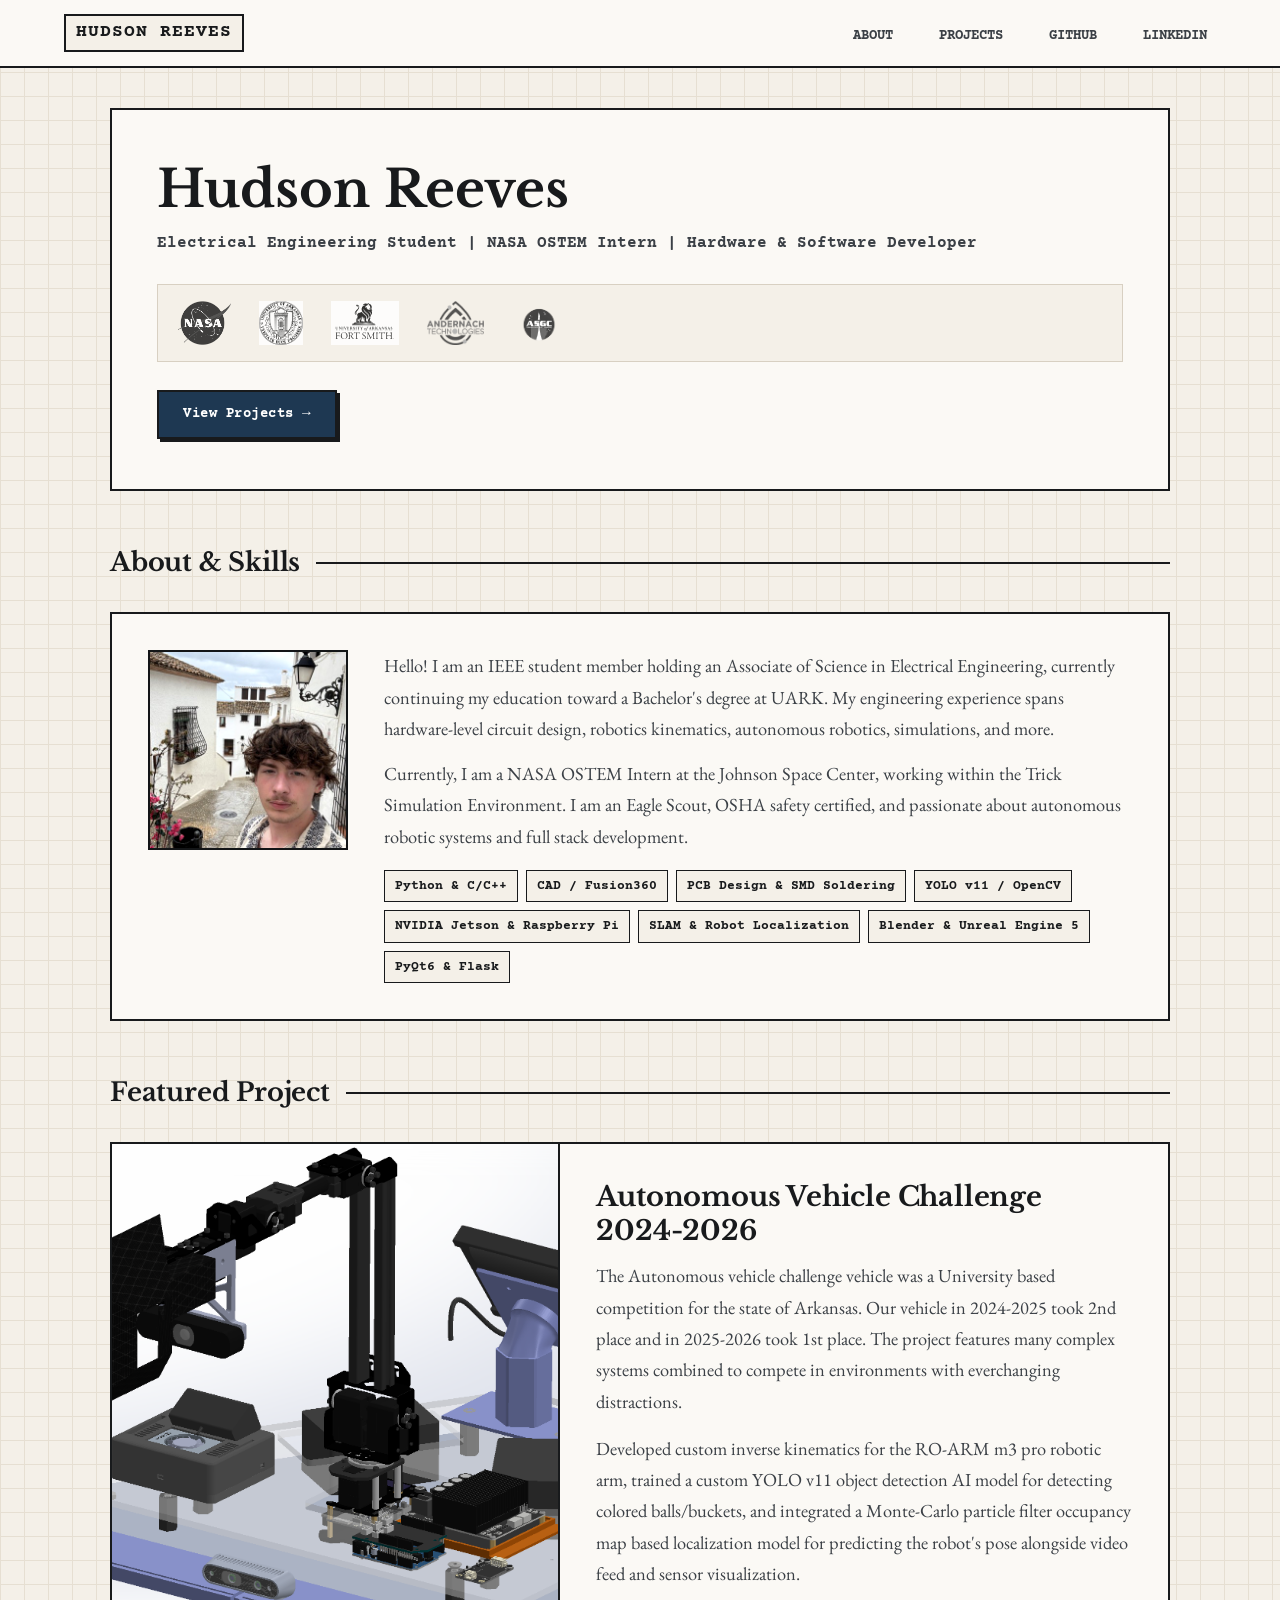
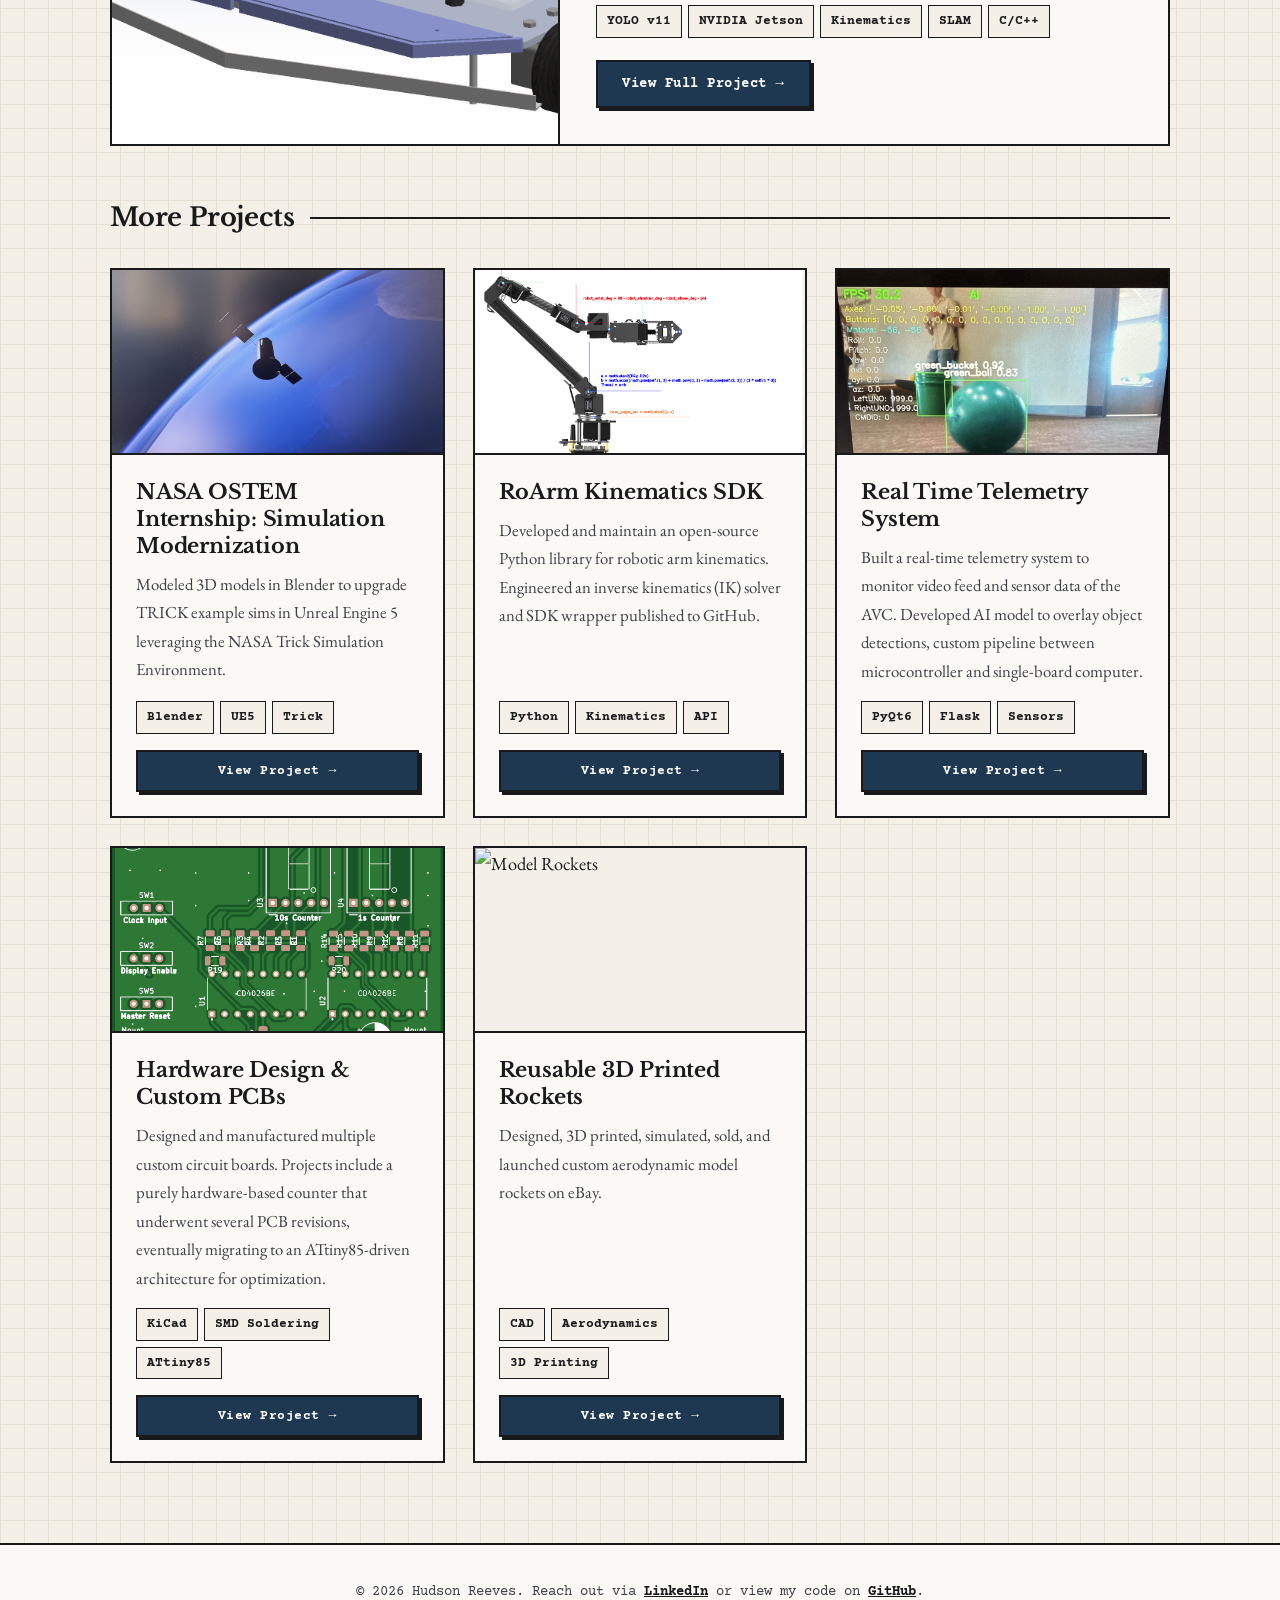
==== commit 9448850d: "Update index.html for layout and style enhancements Refactor HTML structure and styles for improved " ====
--- a/index.html
+++ b/index.html
@@ -5,23 +5,22 @@
     <meta name="viewport" content="width=device-width, initial-scale=1.0">
     <title>Hudson Reeves | Engineering Portfolio</title>
     
-    <!-- Classical Technical & Document Typography -->
     <link rel="preconnect" href="https://fonts.googleapis.com">
     <link rel="preconnect" href="https://fonts.gstatic.com" crossorigin>
-    <link href="https://fonts.googleapis.com/css2?family=Courier+Prime:ital,wght@0,400;0,700;1,400&family=EB+Garamond:ital,wght@0,400;0,600;0,700;1,400&family=Libre+Baskerville:wght@400;700&display=swap" rel="stylesheet">
+    <link href="https://fonts.googleapis.com/css2?family=Courier+Prime:wght@400;700&family=EB+Garamond:ital,wght@0,400;0,600;0,700;1,400&family=Libre+Baskerville:wght@400;700&display=swap" rel="stylesheet">
 
     <style>
         :root {
-            /* Vintage Engineering Palette */
-            --paper-bg: #f3eee4;          /* Warm drafting vellum / buff paper */
-            --paper-surface: #fbf9f4;     /* Crisp technical sheet */
-            --ink-black: #1a1d20;         /* India drafting ink */
-            --ink-graphite: #383e44;      /* Draftsman pencil graphite */
-            --ink-faint: #6e7681;         /* Margin notations */
-            --blueprint: #1b3a5c;         /* Cyanotype technical blue */
-            --grid-line: #e3dcd0;         /* Fine graph paper grid */
-            --border-heavy: #1a1d20;      /* Heavy technical pen ruling */
-            --border-light: #cfc6b6;      /* Fine layout partition */
+            --bg-paper: #f4f0e8;
+            --bg-sheet: #fbf9f5;
+            --ink-main: #181a1c;
+            --ink-secondary: #3b4046;
+            --ink-muted: #6b7280;
+            --navy-accent: #1e3852;
+            --navy-hover: #122435;
+            --border-heavy: #181a1c;
+            --border-light: #d8d0c2;
+            --grid-line: #e6dfd2;
         }
         
         * {
@@ -35,13 +34,12 @@
         }
 
         body {
-            background-color: var(--paper-bg);
-            /* Subtle technical grid ruling */
+            background-color: var(--bg-paper);
             background-image: 
                 linear-gradient(to right, var(--grid-line) 1px, transparent 1px),
                 linear-gradient(to bottom, var(--grid-line) 1px, transparent 1px);
             background-size: 24px 24px;
-            color: var(--ink-black);
+            color: var(--ink-main);
             font-family: 'EB Garamond', Georgia, serif;
             font-size: 1.15rem;
             line-height: 1.7;
@@ -49,14 +47,15 @@
         }
 
         h1, h2, h3, h4 {
-            font-family: 'Libre Baskerville', 'Times New Roman', serif;
-            color: var(--ink-black);
-            font-weight: 700;
-        }
-
-        /* Top Technical Masthead */
+            font-family: 'Libre Baskerville', Georgia, serif;
+            color: var(--ink-main);
+            font-weight: 700;
+            letter-spacing: -0.2px;
+        }
+
+        /* Masthead Navigation */
         nav {
-            background-color: var(--paper-surface);
+            background-color: var(--bg-sheet);
             border-bottom: 2px solid var(--border-heavy);
             padding: 14px 5%;
             display: flex;
@@ -67,99 +66,82 @@
             z-index: 100;
         }
 
-        .logo-box {
+        .logo-text {
             font-family: 'Courier Prime', monospace;
             font-weight: 700;
             font-size: 1.1rem;
-            letter-spacing: 1.5px;
-            border: 2px solid var(--border-heavy);
-            padding: 3px 12px;
-            background: var(--paper-bg);
+            letter-spacing: 1px;
+            border: 2px solid var(--border-heavy);
+            padding: 2px 10px;
+            background: var(--bg-paper);
         }
 
         .nav-links a {
-            color: var(--ink-graphite);
+            color: var(--ink-secondary);
             font-family: 'Courier Prime', monospace;
             text-decoration: none;
-            margin-left: 25px;
-            font-weight: 700;
-            font-size: 0.88rem;
-            letter-spacing: 1px;
+            margin-left: 24px;
+            font-weight: 700;
+            font-size: 0.9rem;
             text-transform: uppercase;
             padding: 4px 8px;
             border: 1px solid transparent;
+            transition: all 0.15s ease;
         }
 
         .nav-links a:hover {
-            color: var(--ink-black);
+            color: var(--ink-main);
             border: 1px solid var(--border-heavy);
-            background: var(--paper-bg);
-        }
-
-        /* Technical Document Container */
-        .document-wrapper {
-            max-width: 1150px;
+            background: var(--bg-paper);
+        }
+
+        /* Main Document Wrapper */
+        .main-wrapper {
+            max-width: 1100px;
             margin: 40px auto 80px auto;
             padding: 0 20px;
         }
 
-        /* Blueprint-Style Header Title Block */
-        .title-block-header {
-            background: var(--paper-surface);
-            border: 3px solid var(--border-heavy);
-            padding: 45px;
+        /* Top Header */
+        header {
+            background: var(--bg-sheet);
+            border: 2px solid var(--border-heavy);
+            padding: 50px 45px;
             margin-bottom: 50px;
-            position: relative;
-        }
-
-        .title-block-meta {
-            display: flex;
-            justify-content: space-between;
-            border-bottom: 1px solid var(--border-light);
-            padding-bottom: 12px;
-            margin-bottom: 25px;
-            font-family: 'Courier Prime', monospace;
-            font-size: 0.8rem;
-            color: var(--ink-faint);
-            letter-spacing: 1px;
-            text-transform: uppercase;
-        }
-
-        .title-block-header h1 {
-            font-size: 3.4rem;
-            letter-spacing: -0.5px;
-            margin-bottom: 15px;
-            line-height: 1.1;
-        }
-
-        .title-block-header p.sub-heading {
+        }
+
+        header h1 {
+            font-size: 3.2rem;
+            line-height: 1.15;
+            margin-bottom: 12px;
+        }
+
+        header p.subtitle {
             font-family: 'Courier Prime', monospace;
             font-size: 1rem;
-            color: var(--ink-graphite);
-            font-weight: 700;
-            margin-bottom: 30px;
-            max-width: 850px;
+            color: var(--ink-secondary);
+            font-weight: 700;
+            margin-bottom: 28px;
             line-height: 1.6;
         }
 
-        /* Institution Badges / Field Registry */
         .institution-row {
             display: flex;
             flex-wrap: wrap;
             align-items: center;
-            gap: 25px;
-            padding: 15px 20px;
-            background: var(--paper-bg);
+            gap: 28px;
+            padding: 16px 20px;
+            background: var(--bg-paper);
             border: 1px solid var(--border-light);
-            margin-bottom: 30px;
+            margin-bottom: 28px;
         }
 
         .institution-row img {
             height: 44px;
             width: auto;
-            filter: grayscale(100%) contrast(140%);
+            filter: grayscale(100%) contrast(130%);
             opacity: 0.85;
-            transition: opacity 0.2s;
+            transition: opacity 0.2s ease;
         }
 
         .institution-row img:hover {
@@ -167,267 +149,242 @@
             filter: none;
         }
 
-        /* Technical Action Buttons */
-        .btn-technical {
+        /* Button Styling */
+        .btn {
             display: inline-block;
-            background: var(--blueprint);
+            background: var(--navy-accent);
             color: #ffffff;
             font-family: 'Courier Prime', monospace;
             font-weight: 700;
             font-size: 0.9rem;
-            letter-spacing: 1px;
+            letter-spacing: 0.5px;
             text-decoration: none;
-            text-transform: uppercase;
             padding: 10px 24px;
             border: 2px solid var(--border-heavy);
             box-shadow: 3px 3px 0px var(--border-heavy);
             transition: all 0.15s ease;
-        }
-
-        .btn-technical:hover {
-            background: var(--ink-black);
+            cursor: pointer;
+        }
+
+        .btn:hover {
+            background: var(--navy-hover);
             color: #ffffff;
             transform: translate(-1px, -1px);
             box-shadow: 4px 4px 0px var(--border-heavy);
         }
 
-        /* Section Banners */
-        .section-header-rule {
+        /* Section Dividers */
+        .section-divider {
             display: flex;
             align-items: center;
-            gap: 20px;
-            margin: 60px 0 35px 0;
-        }
-
-        .section-header-rule h2 {
-            font-size: 1.8rem;
-            text-transform: uppercase;
-            letter-spacing: 1px;
+            gap: 16px;
+            margin: 50px 0 28px 0;
+        }
+
+        .section-divider h2 {
+            font-size: 1.6rem;
             white-space: nowrap;
         }
 
-        .section-header-rule .rule-line {
+        .section-divider .line {
             height: 2px;
             background: var(--border-heavy);
             width: 100%;
         }
 
-        /* Specification Dossier (About & Skills) */
-        .specification-dossier {
-            display: flex;
-            gap: 40px;
-            background: var(--paper-surface);
-            border: 2px solid var(--border-heavy);
-            padding: 35px;
-            margin-bottom: 60px;
-        }
-
-        .dossier-photo-col {
+        /* About & Skills */
+        .about-container {
+            display: flex;
+            gap: 36px;
+            background: var(--bg-sheet);
+            border: 2px solid var(--border-heavy);
+            padding: 36px;
+            margin-bottom: 40px;
+        }
+
+        .profile-wrapper {
             flex-shrink: 0;
-            text-align: center;
-        }
-
-        .profile-technical-frame {
-            width: 210px;
-            height: 210px;
-            border: 2px solid var(--border-heavy);
-            padding: 4px;
-            background: #ffffff;
-            margin-bottom: 8px;
-        }
-
-        .profile-technical-frame img {
+        }
+
+        .profile-img {
+            width: 200px;
+            height: 200px;
+            border: 2px solid var(--border-heavy);
+            object-fit: cover;
+            display: block;
+            background-color: var(--bg-paper);
+            filter: contrast(105%);
+        }
+
+        .about-text-wrapper {
+            flex: 1;
+        }
+
+        .about-text-wrapper p {
+            margin-bottom: 14px;
+            color: var(--ink-secondary);
+        }
+
+        .skills-list {
+            display: flex;
+            flex-wrap: wrap;
+            gap: 8px;
+            list-style: none;
+            margin-top: 18px;
+        }
+
+        .skills-list li, .tags-row span {
+            font-family: 'Courier Prime', monospace;
+            font-size: 0.82rem;
+            font-weight: 700;
+            background: var(--bg-paper);
+            color: var(--ink-main);
+            padding: 4px 10px;
+            border: 1px solid var(--border-heavy);
+        }
+
+        /* Featured Project */
+        .featured-box {
+            display: flex;
+            background: var(--bg-sheet);
+            border: 2px solid var(--border-heavy);
+            margin-bottom: 40px;
+        }
+
+        .featured-img-col {
+            flex: 1;
+            min-width: 320px;
+            border-right: 2px solid var(--border-heavy);
+            background: var(--bg-paper);
+        }
+
+        .featured-img-col img {
             width: 100%;
             height: 100%;
             object-fit: cover;
-            filter: contrast(105%) grayscale(20%);
-        }
-
-        .dossier-photo-col span {
-            font-family: 'Courier Prime', monospace;
-            font-size: 0.75rem;
-            color: var(--ink-faint);
-            letter-spacing: 1px;
-        }
-
-        .dossier-content-col {
-            flex: 1;
-        }
-
-        .dossier-content-col p {
-            margin-bottom: 16px;
-            color: var(--ink-graphite);
-        }
-
-        /* Technical Tags List */
-        .technical-spec-list {
-            display: flex;
-            flex-wrap: wrap;
-            gap: 8px;
-            list-style: none;
-            margin-top: 15px;
-        }
-
-        .technical-spec-list li, .plate-tags span {
-            font-family: 'Courier Prime', monospace;
-            font-size: 0.82rem;
-            font-weight: 700;
-            background: var(--paper-bg);
-            color: var(--ink-black);
-            padding: 4px 10px;
-            border: 1px solid var(--border-heavy);
-        }
-
-        /* Engineering Project Plates */
-        .featured-plate {
-            display: flex;
-            background: var(--paper-surface);
-            border: 2px solid var(--border-heavy);
-            margin-bottom: 50px;
-        }
-
-        .featured-plate-img {
-            flex: 1;
-            min-width: 320px;
-            border-right: 2px solid var(--border-heavy);
-            background: var(--paper-bg);
-            position: relative;
-        }
-
-        .featured-plate-img img {
-            width: 100%;
-            height: 100%;
-            object-fit: cover;
-            min-height: 320px;
+            min-height: 310px;
             display: block;
-            filter: contrast(105%);
-        }
-
-        .featured-plate-content {
+        }
+
+        .featured-content-col {
             flex: 1.2;
-            padding: 35px 40px;
+            padding: 36px;
             display: flex;
             flex-direction: column;
             justify-content: center;
         }
 
-        .plate-label {
-            font-family: 'Courier Prime', monospace;
-            font-size: 0.75rem;
-            font-weight: 700;
-            color: var(--ink-faint);
-            letter-spacing: 1.5px;
-            margin-bottom: 8px;
-        }
-
-        .featured-plate-content h3 {
-            font-size: 1.8rem;
+        .featured-content-col h3 {
+            font-size: 1.7rem;
             margin-bottom: 12px;
             line-height: 1.25;
         }
 
-        .featured-plate-content p {
-            color: var(--ink-graphite);
+        .featured-content-col p {
+            color: var(--ink-secondary);
             margin-bottom: 16px;
         }
 
-        .plate-tags {
+        .tags-row {
             display: flex;
             flex-wrap: wrap;
             gap: 6px;
-            margin-bottom: 25px;
-        }
-
-        /* Project Catalog Grid */
-        .catalog-grid {
+            margin-bottom: 22px;
+        }
+
+        /* Project Grid */
+        .project-grid {
             display: grid;
-            grid-template-columns: repeat(auto-fit, minmax(320px, 1fr));
-            gap: 30px;
-        }
-
-        .catalog-card {
-            background: var(--paper-surface);
+            grid-template-columns: repeat(auto-fit, minmax(310px, 1fr));
+            gap: 28px;
+        }
+
+        .project-item {
+            background: var(--bg-sheet);
             border: 2px solid var(--border-heavy);
             display: flex;
             flex-direction: column;
         }
 
-        .catalog-card-img {
+        .project-thumb {
             width: 100%;
-            height: 190px;
+            height: 185px;
             border-bottom: 2px solid var(--border-heavy);
-            background: var(--paper-bg);
+            background: var(--bg-paper);
             overflow: hidden;
         }
 
-        .catalog-card-img img {
+        .project-thumb img {
             width: 100%;
             height: 100%;
             object-fit: cover;
             display: block;
-            filter: contrast(105%);
-        }
-
-        .catalog-card-body {
+        }
+
+        .project-body {
             padding: 24px;
             display: flex;
             flex-direction: column;
             flex: 1;
         }
 
-        .catalog-card-body h3 {
-            font-size: 1.35rem;
+        .project-body h3 {
+            font-size: 1.3rem;
             margin-bottom: 10px;
             line-height: 1.3;
         }
 
-        .catalog-card-body p {
+        .project-body p {
             font-size: 1.05rem;
-            color: var(--ink-graphite);
+            color: var(--ink-secondary);
             margin-bottom: 16px;
             flex: 1;
         }
 
-        /* Technical Colophon Footer */
+        /* Footer */
         footer {
             border-top: 2px solid var(--border-heavy);
-            background: var(--paper-surface);
-            padding: 40px 20px;
+            background: var(--bg-sheet);
+            padding: 35px 20px;
             text-align: center;
             font-family: 'Courier Prime', monospace;
             font-size: 0.9rem;
-            color: var(--ink-graphite);
+            color: var(--ink-secondary);
         }
 
         footer a {
-            color: var(--ink-black);
+            color: var(--ink-main);
             font-weight: 700;
             text-decoration: underline;
         }
 
         footer a:hover {
-            color: var(--blueprint);
-        }
-
-        /* Responsive */
-        @media (max-width: 860px) {
-            .specification-dossier {
+            color: var(--navy-accent);
+        }
+
+        /* Mobile Layout */
+        @media (max-width: 820px) {
+            .about-container {
                 flex-direction: column;
                 align-items: center;
                 text-align: center;
-            }
-            .technical-spec-list {
+                padding: 28px;
+            }
+            .skills-list {
                 justify-content: center;
             }
-            .featured-plate {
+            .featured-box {
                 flex-direction: column;
             }
-            .featured-plate-img {
+            .featured-img-col {
                 border-right: none;
                 border-bottom: 2px solid var(--border-heavy);
             }
-            .title-block-header h1 {
-                font-size: 2.5rem;
+            header {
+                padding: 35px 24px;
+            }
+            header h1 {
+                font-size: 2.4rem;
             }
             nav {
                 flex-direction: column;
@@ -442,27 +399,20 @@
 <body>
 
     <nav>
-        <div class="logo-box">REEVES // ENG.</div>
+        <div class="logo-text">HUDSON REEVES</div>
         <div class="nav-links">
-            <a href="#about">Specification</a>
-            <a href="#projects">Field Projects</a>
+            <a href="#about">About</a>
+            <a href="#projects">Projects</a>
             <a href="https://github.com/HootSoon/" target="_blank">GitHub</a>
             <a href="https://www.linkedin.com/in/hudson-reeves-04230a386/" target="_blank">LinkedIn</a>
         </div>
     </nav>
 
-    <div class="document-wrapper">
-
-        <!-- Engineering Title Block -->
-        <header class="title-block-header">
-            <div class="title-block-meta">
-                <span>DWG NO: HR-2026-EE</span>
-                <span>DISCIPLINE: ELECTRICAL & ROBOTIC SYSTEMS</span>
-                <span>STATUS: ACTIVE RECORD</span>
-            </div>
-
+    <div class="main-wrapper">
+
+        <header>
             <h1>Hudson Reeves</h1>
-            <p class="sub-heading">Electrical Engineering Student | NASA OSTEM Intern | Hardware & Software Developer</p>
+            <p class="subtitle">Electrical Engineering Student | NASA OSTEM Intern | Hardware & Software Developer</p>
             
             <div class="institution-row">
                 <img src="NASA-Logo-Large.png" alt="NASA Logo">
@@ -472,32 +422,26 @@
                 <img src="avc-logo.png" alt="Autonomous Vehicle Challenge Logo">
             </div>
 
-            <a href="#projects" class="btn-technical">Inspect Engineering Record &rarr;</a>
+            <a href="#projects" class="btn">View Projects &rarr;</a>
         </header>
 
-        <!-- Section: Technical Specifications / About -->
-        <section id="about" style="padding: 0;">
-            <div class="section-header-rule">
-                <h2>01.0 Specification & Credentials</h2>
-                <div class="rule-line"></div>
-            </div>
-
-            <div class="specification-dossier">
-                <div class="dossier-photo-col">
-                    <div class="profile-technical-frame">
-                        <img src="1758474146135.jpeg" alt="Hudson Reeves Profile Photo">
-                    </div>
-                    <span>[FIG. A: H. REEVES]</span>
-                </div>
-
-                <div class="dossier-content-col">
+        <!-- About Section -->
+        <section id="about">
+            <div class="section-divider">
+                <h2>About & Skills</h2>
+                <div class="line"></div>
+            </div>
+
+            <div class="about-container">
+                <div class="profile-wrapper">
+                    <img src="1758474146135.jpeg" alt="Hudson Reeves Profile Photo" class="profile-img">
+                </div>
+
+                <div class="about-text-wrapper">
                     <p>Hello! I am an IEEE student member holding an Associate of Science in Electrical Engineering, currently continuing my education toward a Bachelor's degree at UARK. My engineering experience spans hardware-level circuit design, robotics kinematics, autonomous robotics, simulations, and more.</p>
                     <p>Currently, I am a NASA OSTEM Intern at the Johnson Space Center, working within the Trick Simulation Environment. I am an Eagle Scout, OSHA safety certified, and passionate about autonomous robotic systems and full stack development.</p>
                     
-                    <p style="font-family: 'Courier Prime', monospace; font-size: 0.85rem; font-weight: 700; color: var(--ink-black); margin-bottom: 6px; text-transform: uppercase;">
-                        Technical Proficiencies:
-                    </p>
-                    <ul class="technical-spec-list">
+                    <ul class="skills-list">
                         <li>Python & C/C++</li>
                         <li>CAD / Fusion360</li>
                         <li>PCB Design & SMD Soldering</li>
@@ -511,24 +455,23 @@
             </div>
         </section>
 
-        <!-- Section: Major Project Records -->
-        <section id="projects" style="padding: 0;">
-            <div class="section-header-rule">
-                <h2>02.0 Major Field Engagement</h2>
-                <div class="rule-line"></div>
-            </div>
-
-            <div class="featured-plate">
-                <div class="featured-plate-img">
+        <!-- Projects Section -->
+        <section id="projects">
+            <div class="section-divider">
+                <h2>Featured Project</h2>
+                <div class="line"></div>
+            </div>
+
+            <div class="featured-box">
+                <div class="featured-img-col">
                     <img src="avc_model.png" alt="Computer Vision & Autonomous Vehicle">
                 </div>
-                <div class="featured-plate-content">
-                    <div class="plate-label">EXHIBIT A // SYSTEM RECORD</div>
+                <div class="featured-content-col">
                     <h3>Autonomous Vehicle Challenge 2024-2026</h3>
                     <p>The Autonomous vehicle challenge vehicle was a University based competition for the state of Arkansas. Our vehicle in 2024-2025 took 2nd place and in 2025-2026 took 1st place. The project features many complex systems combined to compete in environments with everchanging distractions.</p>
                     <p>Developed custom inverse kinematics for the RO-ARM m3 pro robotic arm, trained a custom YOLO v11 object detection AI model for detecting colored balls/buckets, and integrated a Monte-Carlo particle filter occupancy map based localization model for predicting the robot's pose alongside video feed and sensor visualization.</p>
                     
-                    <div class="plate-tags">
+                    <div class="tags-row">
                         <span>YOLO v11</span>
                         <span>NVIDIA Jetson</span>
                         <span>Kinematics</span>
@@ -536,104 +479,94 @@
                         <span>C/C++</span>
                     </div>
 
-                    <a href="project-avc.html" class="btn-technical" style="align-self: flex-start;">Open Project Dossier &rarr;</a>
-                </div>
-            </div>
-
-            <div class="section-header-rule">
-                <h2>03.0 Project Catalog Index</h2>
-                <div class="rule-line"></div>
+                    <a href="project-avc.html" class="btn" style="align-self: flex-start;">View Full Project &rarr;</a>
+                </div>
+            </div>
+
+            <div class="section-divider">
+                <h2>More Projects</h2>
+                <div class="line"></div>
             </div>
             
-            <div class="catalog-grid">
+            <div class="project-grid">
                 
-                <!-- Card 1 -->
-                <div class="catalog-card">
-                    <div class="catalog-card-img">
+                <div class="project-item">
+                    <div class="project-thumb">
                         <img src="sim_satellite_image.jpg" alt="TRICK Simulation & Blender Modeling">
                     </div>
-                    <div class="catalog-card-body">
-                        <div class="plate-label">RECORD NO. 01</div>
+                    <div class="project-body">
                         <h3>NASA OSTEM Internship: Simulation Modernization</h3>
                         <p>Modeled 3D models in Blender to upgrade TRICK example sims in Unreal Engine 5 leveraging the NASA Trick Simulation Environment.</p>
-                        <div class="plate-tags" style="margin-bottom: 15px;">
+                        <div class="tags-row" style="margin-bottom: 16px;">
                             <span>Blender</span>
                             <span>UE5</span>
                             <span>Trick</span>
                         </div>
-                        <a href="project-trick.html" class="btn-technical" style="font-size: 0.8rem; padding: 8px 14px; text-align: center; margin-top: auto;">Open File &rarr;</a>
-                    </div>
-                </div>
-
-                <!-- Card 2 -->
-                <div class="catalog-card">
-                    <div class="catalog-card-img">
+                        <a href="project-trick.html" class="btn" style="font-size: 0.82rem; padding: 8px 14px; text-align: center; margin-top: auto;">View Project &rarr;</a>
+                    </div>
+                </div>
+
+                <div class="project-item">
+                    <div class="project-thumb">
                         <img src="roarm_IK_Pic.png" alt="Robotics Kinematics">
                     </div>
-                    <div class="catalog-card-body">
-                        <div class="plate-label">RECORD NO. 02</div>
+                    <div class="project-body">
                         <h3>RoArm Kinematics SDK</h3>
                         <p>Developed and maintain an open-source Python library for robotic arm kinematics. Engineered an inverse kinematics (IK) solver and SDK wrapper published to GitHub.</p>
-                        <div class="plate-tags" style="margin-bottom: 15px;">
+                        <div class="tags-row" style="margin-bottom: 16px;">
                             <span>Python</span>
                             <span>Kinematics</span>
                             <span>API</span>
                         </div>
-                        <a href="project-roarm.html" class="btn-technical" style="font-size: 0.8rem; padding: 8px 14px; text-align: center; margin-top: auto;">Open File &rarr;</a>
-                    </div>
-                </div>
-
-                <!-- Card 3 -->
-                <div class="catalog-card">
-                    <div class="catalog-card-img">
+                        <a href="project-roarm.html" class="btn" style="font-size: 0.82rem; padding: 8px 14px; text-align: center; margin-top: auto;">View Project &rarr;</a>
+                    </div>
+                </div>
+
+                <div class="project-item">
+                    <div class="project-thumb">
                         <img src="telemetry_system.jpg" alt="Telemetry System">
                     </div>
-                    <div class="catalog-card-body">
-                        <div class="plate-label">RECORD NO. 03</div>
+                    <div class="project-body">
                         <h3>Real Time Telemetry System</h3>
                         <p>Built a real-time telemetry system to monitor video feed and sensor data of the AVC. Developed AI model to overlay object detections, custom pipeline between microcontroller and single-board computer.</p>
-                        <div class="plate-tags" style="margin-bottom: 15px;">
+                        <div class="tags-row" style="margin-bottom: 16px;">
                             <span>PyQt6</span>
                             <span>Flask</span>
                             <span>Sensors</span>
                         </div>
-                        <a href="project-telemetry.html" class="btn-technical" style="font-size: 0.8rem; padding: 8px 14px; text-align: center; margin-top: auto;">Open File &rarr;</a>
-                    </div>
-                </div>
-
-                <!-- Card 4 -->
-                <div class="catalog-card">
-                    <div class="catalog-card-img">
+                        <a href="project-telemetry.html" class="btn" style="font-size: 0.82rem; padding: 8px 14px; text-align: center; margin-top: auto;">View Project &rarr;</a>
+                    </div>
+                </div>
+
+                <div class="project-item">
+                    <div class="project-thumb">
                         <img src="Counter_PCB_3.png" alt="Custom Printed Circuit Boards">
                     </div>
-                    <div class="catalog-card-body">
-                        <div class="plate-label">RECORD NO. 04</div>
+                    <div class="project-body">
                         <h3>Hardware Design & Custom PCBs</h3>
                         <p>Designed and manufactured multiple custom circuit boards. Projects include a purely hardware-based counter that underwent several PCB revisions, eventually migrating to an ATtiny85-driven architecture for optimization.</p>
-                        <div class="plate-tags" style="margin-bottom: 15px;">
+                        <div class="tags-row" style="margin-bottom: 16px;">
                             <span>KiCad</span>
                             <span>SMD Soldering</span>
                             <span>ATtiny85</span>
                         </div>
-                        <a href="project-pcbs.html" class="btn-technical" style="font-size: 0.8rem; padding: 8px 14px; text-align: center; margin-top: auto;">Open File &rarr;</a>
-                    </div>
-                </div>
-
-                <!-- Card 5 -->
-                <div class="catalog-card">
-                    <div class="catalog-card-img">
+                        <a href="project-pcbs.html" class="btn" style="font-size: 0.82rem; padding: 8px 14px; text-align: center; margin-top: auto;">View Project &rarr;</a>
+                    </div>
+                </div>
+
+                <div class="project-item">
+                    <div class="project-thumb">
                         <img src="rocket_designs.jpeg" alt="Model Rockets">
                     </div>
-                    <div class="catalog-card-body">
-                        <div class="plate-label">RECORD NO. 05</div>
+                    <div class="project-body">
                         <h3>Reusable 3D Printed Rockets</h3>
                         <p>Designed, 3D printed, simulated, sold, and launched custom aerodynamic model rockets on eBay.</p>
-                        <div class="plate-tags" style="margin-bottom: 15px;">
+                        <div class="tags-row" style="margin-bottom: 16px;">
                             <span>CAD</span>
                             <span>Aerodynamics</span>
                             <span>3D Printing</span>
                         </div>
-                        <a href="project-rockets.html" class="btn-technical" style="font-size: 0.8rem; padding: 8px 14px; text-align: center; margin-top: auto;">Open File &rarr;</a>
+                        <a href="project-rockets.html" class="btn" style="font-size: 0.82rem; padding: 8px 14px; text-align: center; margin-top: auto;">View Project &rarr;</a>
                     </div>
                 </div>
 
@@ -643,8 +576,7 @@
     </div>
 
     <footer>
-        <p>&copy; 2026 Hudson Reeves. Document Reference: HR-PORTFOLIO-REV-04.</p>
-        <p style="margin-top: 6px;">Correspondence via <a href="https://www.linkedin.com/in/hudson-reeves-04230a386" target="_blank">LinkedIn</a> or repository at <a href="https://github.com/HootSoon" target="_blank">GitHub</a>.</p>
+        <p>&copy; 2026 Hudson Reeves. Reach out via <a href="https://www.linkedin.com/in/hudson-reeves-04230a386/" target="_blank">LinkedIn</a> or view my code on <a href="https://github.com/HootSoon" target="_blank">GitHub</a>.</p>
     </footer>
 
 </body>
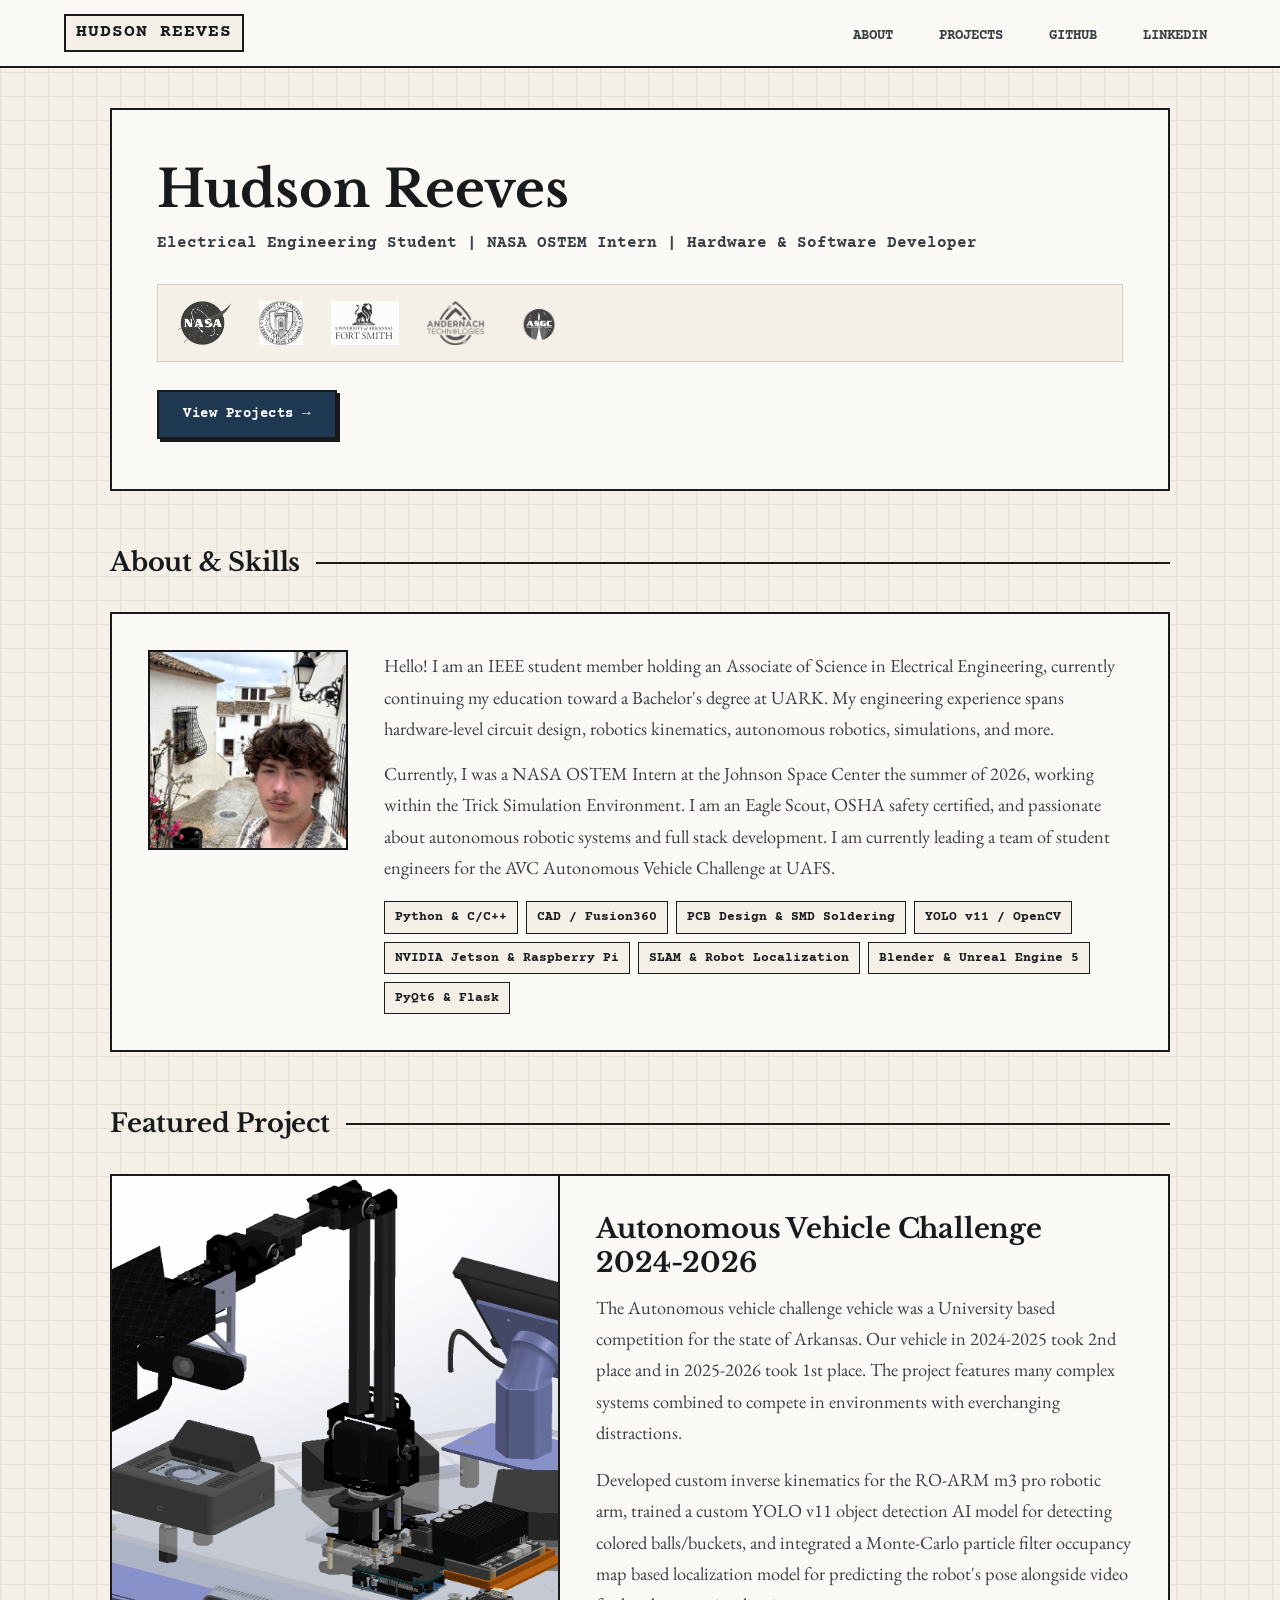
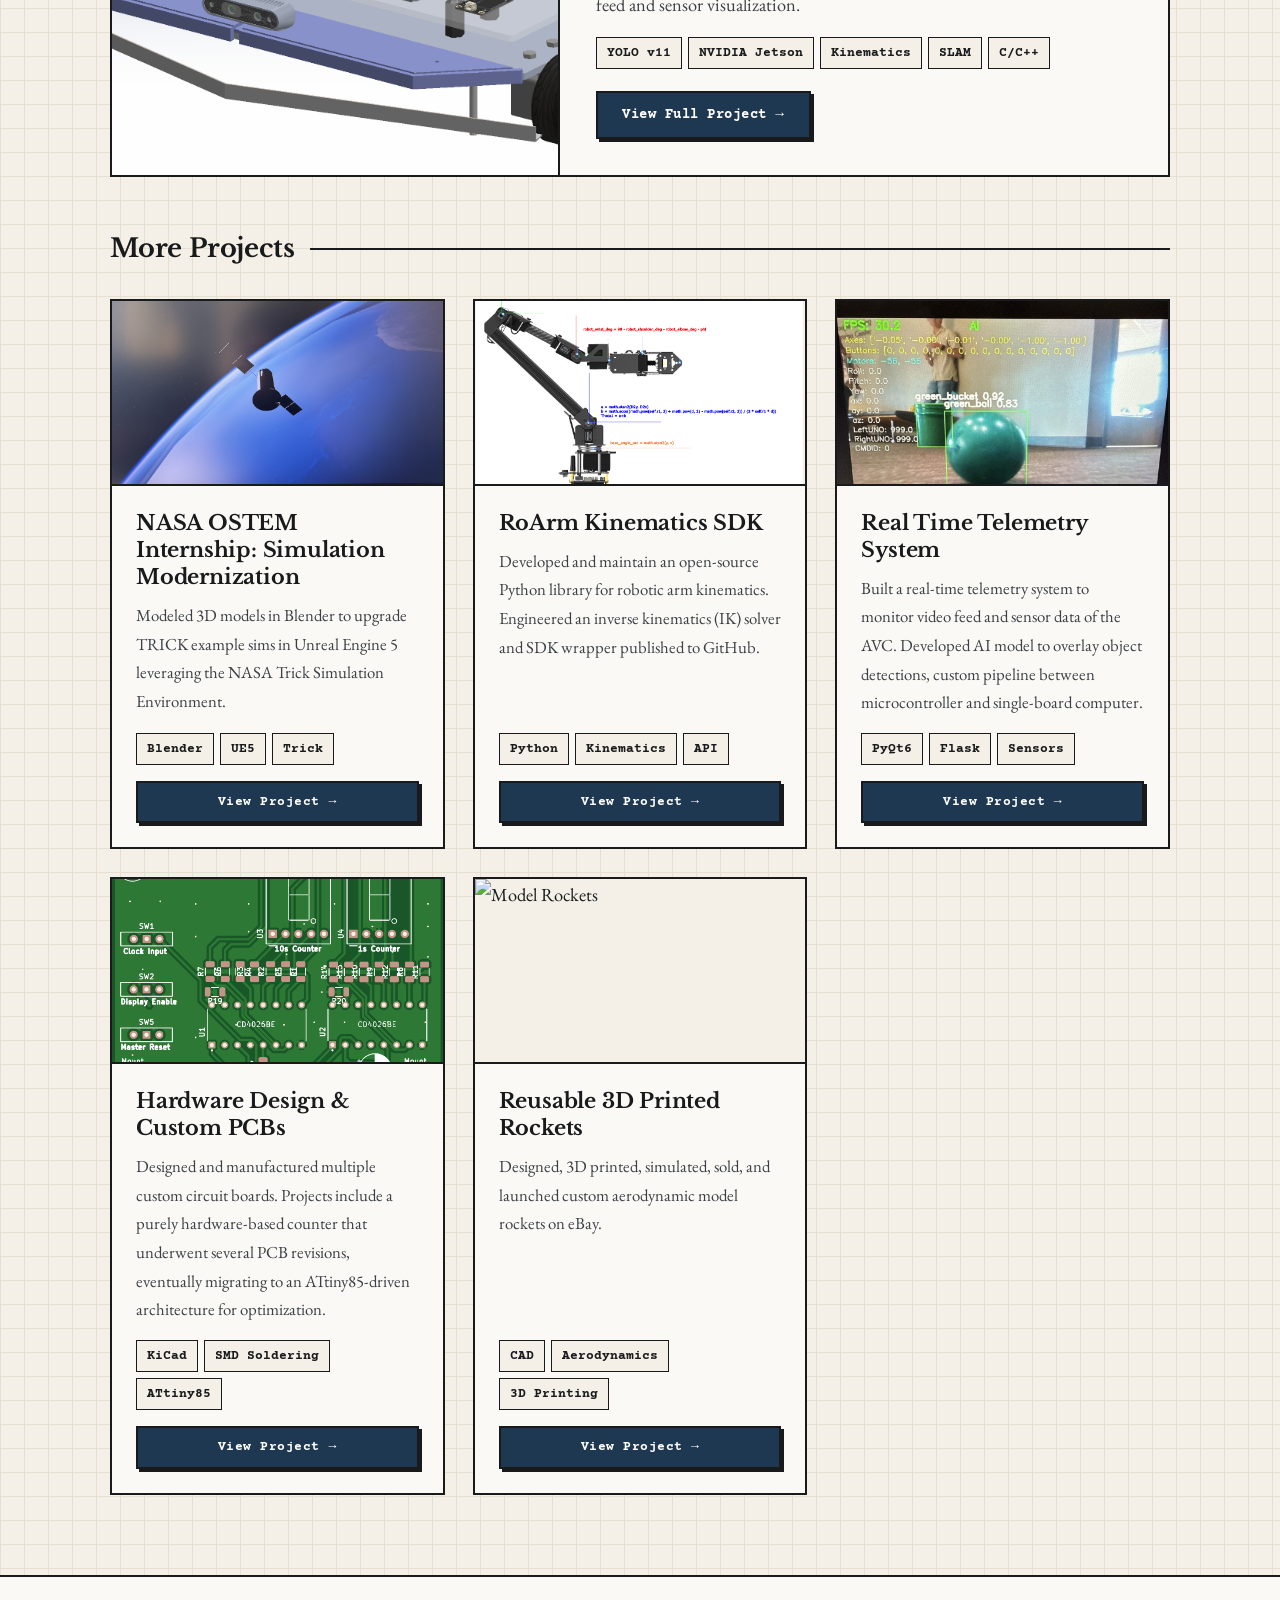
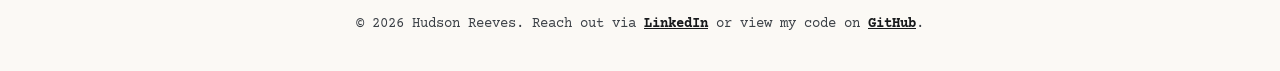
==== commit c5cf512d: "Revise internship details and add team leadership info Updated internship status and added leadershi" ====
--- a/index.html
+++ b/index.html
@@ -439,7 +439,7 @@
 
                 <div class="about-text-wrapper">
                     <p>Hello! I am an IEEE student member holding an Associate of Science in Electrical Engineering, currently continuing my education toward a Bachelor's degree at UARK. My engineering experience spans hardware-level circuit design, robotics kinematics, autonomous robotics, simulations, and more.</p>
-                    <p>Currently, I am a NASA OSTEM Intern at the Johnson Space Center, working within the Trick Simulation Environment. I am an Eagle Scout, OSHA safety certified, and passionate about autonomous robotic systems and full stack development.</p>
+                    <p>Currently, I was a NASA OSTEM Intern at the Johnson Space Center the summer of 2026, working within the Trick Simulation Environment. I am an Eagle Scout, OSHA safety certified, and passionate about autonomous robotic systems and full stack development. I am currently leading a team of student engineers for the AVC Autonomous Vehicle Challenge at UAFS. </p>
                     
                     <ul class="skills-list">
                         <li>Python & C/C++</li>
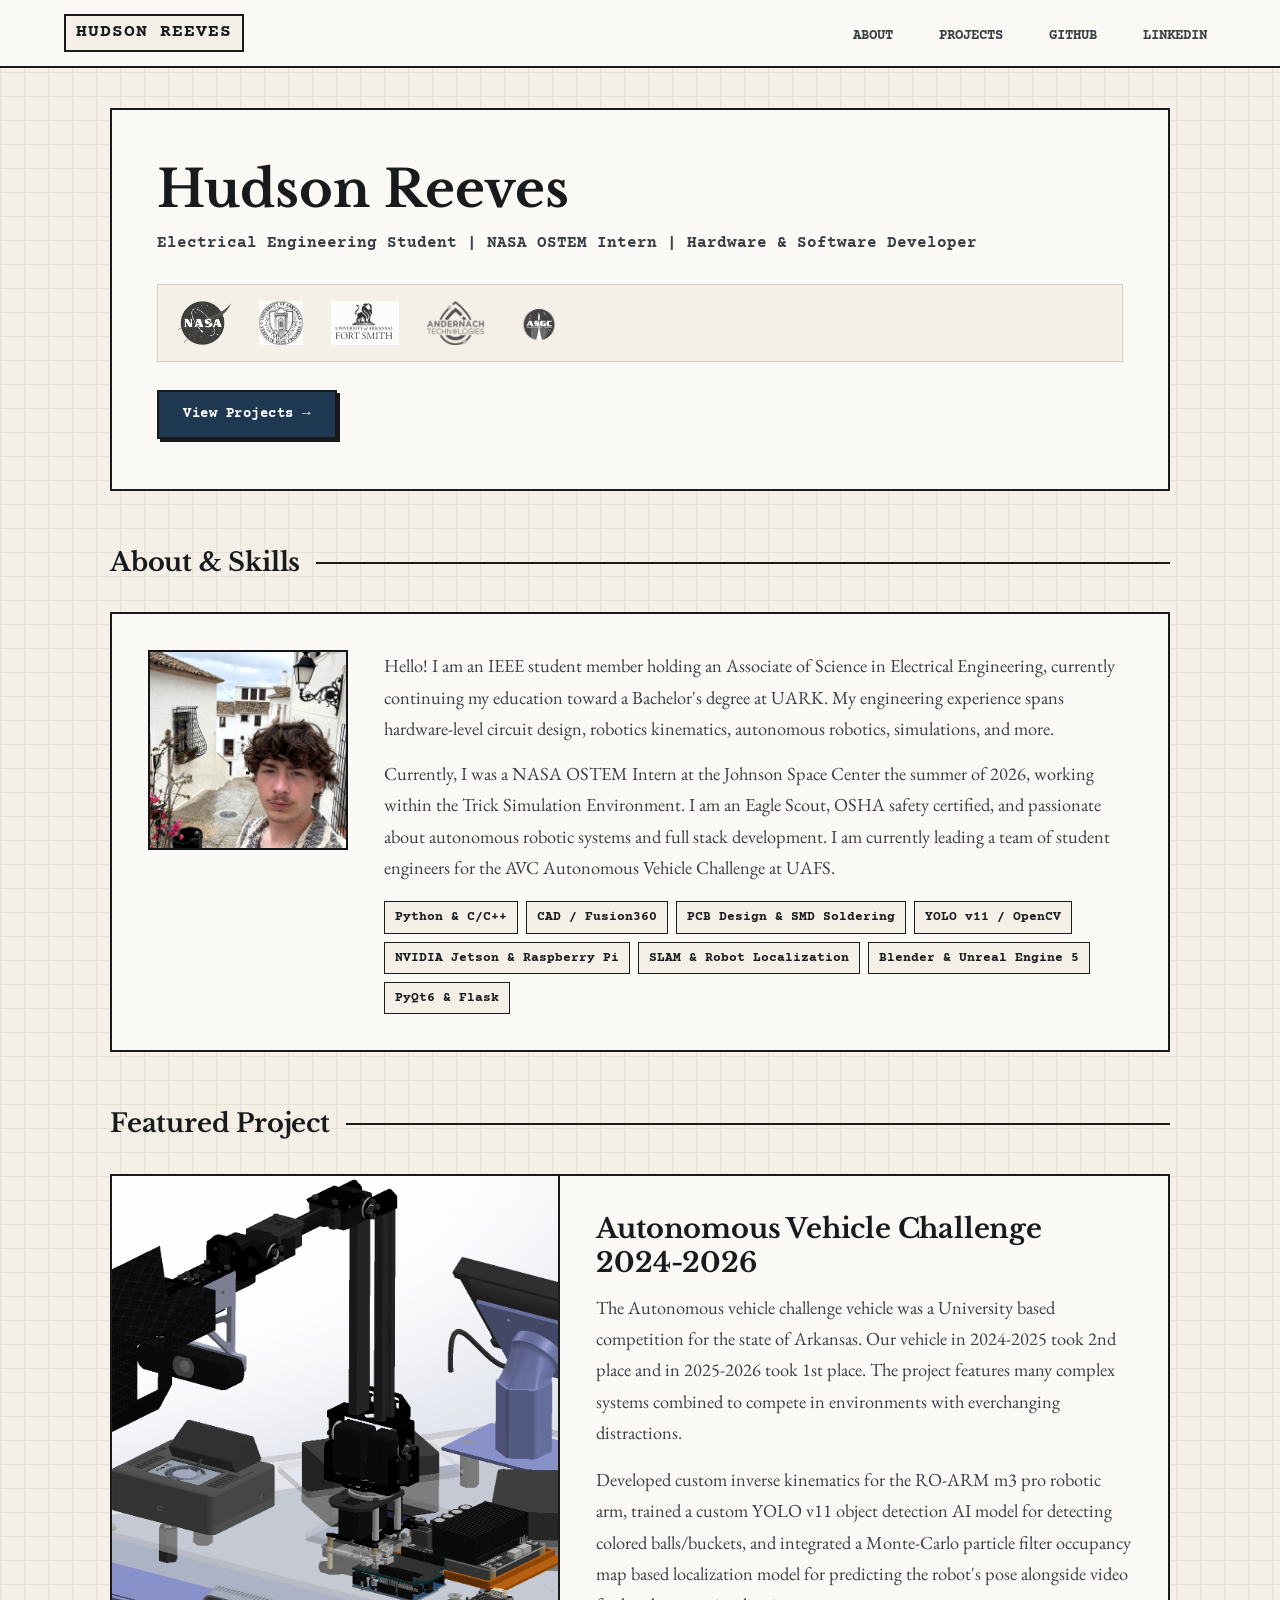
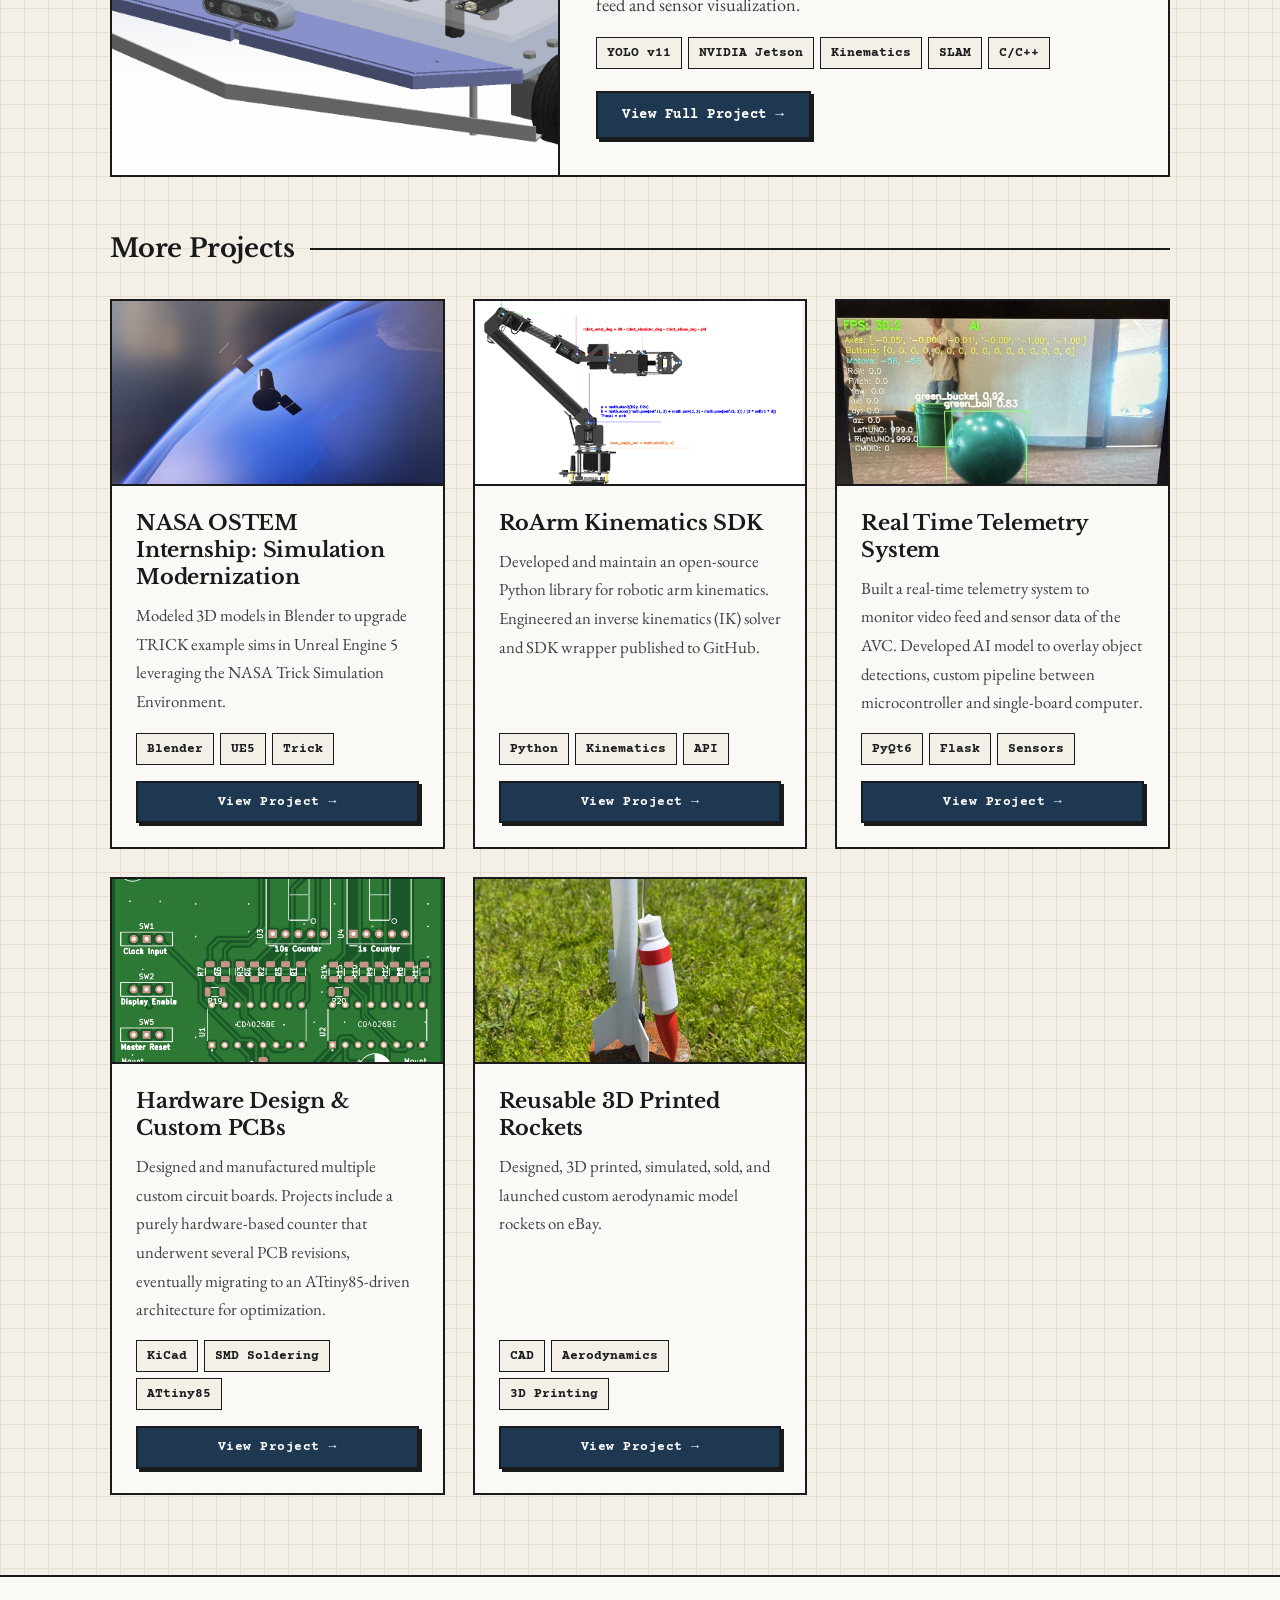
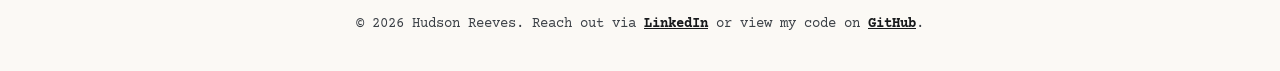
==== commit 4f2db80a: "Organize portfolio pages, styles, scripts, and project assets into folders" ====
--- a/index.html
+++ b/index.html
@@ -9,392 +9,7 @@
     <link rel="preconnect" href="https://fonts.gstatic.com" crossorigin>
     <link href="https://fonts.googleapis.com/css2?family=Courier+Prime:wght@400;700&family=EB+Garamond:ital,wght@0,400;0,600;0,700;1,400&family=Libre+Baskerville:wght@400;700&display=swap" rel="stylesheet">
 
-    <style>
-        :root {
-            --bg-paper: #f4f0e8;
-            --bg-sheet: #fbf9f5;
-            --ink-main: #181a1c;
-            --ink-secondary: #3b4046;
-            --ink-muted: #6b7280;
-            --navy-accent: #1e3852;
-            --navy-hover: #122435;
-            --border-heavy: #181a1c;
-            --border-light: #d8d0c2;
-            --grid-line: #e6dfd2;
-        }
-        
-        * {
-            margin: 0;
-            padding: 0;
-            box-sizing: border-box;
-        }
-
-        html {
-            scroll-behavior: smooth; 
-        }
-
-        body {
-            background-color: var(--bg-paper);
-            background-image: 
-                linear-gradient(to right, var(--grid-line) 1px, transparent 1px),
-                linear-gradient(to bottom, var(--grid-line) 1px, transparent 1px);
-            background-size: 24px 24px;
-            color: var(--ink-main);
-            font-family: 'EB Garamond', Georgia, serif;
-            font-size: 1.15rem;
-            line-height: 1.7;
-            -webkit-font-smoothing: antialiased;
-        }
-
-        h1, h2, h3, h4 {
-            font-family: 'Libre Baskerville', Georgia, serif;
-            color: var(--ink-main);
-            font-weight: 700;
-            letter-spacing: -0.2px;
-        }
-
-        /* Masthead Navigation */
-        nav {
-            background-color: var(--bg-sheet);
-            border-bottom: 2px solid var(--border-heavy);
-            padding: 14px 5%;
-            display: flex;
-            justify-content: space-between;
-            align-items: center;
-            position: sticky;
-            top: 0;
-            z-index: 100;
-        }
-
-        .logo-text {
-            font-family: 'Courier Prime', monospace;
-            font-weight: 700;
-            font-size: 1.1rem;
-            letter-spacing: 1px;
-            border: 2px solid var(--border-heavy);
-            padding: 2px 10px;
-            background: var(--bg-paper);
-        }
-
-        .nav-links a {
-            color: var(--ink-secondary);
-            font-family: 'Courier Prime', monospace;
-            text-decoration: none;
-            margin-left: 24px;
-            font-weight: 700;
-            font-size: 0.9rem;
-            text-transform: uppercase;
-            padding: 4px 8px;
-            border: 1px solid transparent;
-            transition: all 0.15s ease;
-        }
-
-        .nav-links a:hover {
-            color: var(--ink-main);
-            border: 1px solid var(--border-heavy);
-            background: var(--bg-paper);
-        }
-
-        /* Main Document Wrapper */
-        .main-wrapper {
-            max-width: 1100px;
-            margin: 40px auto 80px auto;
-            padding: 0 20px;
-        }
-
-        /* Top Header */
-        header {
-            background: var(--bg-sheet);
-            border: 2px solid var(--border-heavy);
-            padding: 50px 45px;
-            margin-bottom: 50px;
-        }
-
-        header h1 {
-            font-size: 3.2rem;
-            line-height: 1.15;
-            margin-bottom: 12px;
-        }
-
-        header p.subtitle {
-            font-family: 'Courier Prime', monospace;
-            font-size: 1rem;
-            color: var(--ink-secondary);
-            font-weight: 700;
-            margin-bottom: 28px;
-            line-height: 1.6;
-        }
-
-        .institution-row {
-            display: flex;
-            flex-wrap: wrap;
-            align-items: center;
-            gap: 28px;
-            padding: 16px 20px;
-            background: var(--bg-paper);
-            border: 1px solid var(--border-light);
-            margin-bottom: 28px;
-        }
-
-        .institution-row img {
-            height: 44px;
-            width: auto;
-            filter: grayscale(100%) contrast(130%);
-            opacity: 0.85;
-            transition: opacity 0.2s ease;
-        }
-
-        .institution-row img:hover {
-            opacity: 1;
-            filter: none;
-        }
-
-        /* Button Styling */
-        .btn {
-            display: inline-block;
-            background: var(--navy-accent);
-            color: #ffffff;
-            font-family: 'Courier Prime', monospace;
-            font-weight: 700;
-            font-size: 0.9rem;
-            letter-spacing: 0.5px;
-            text-decoration: none;
-            padding: 10px 24px;
-            border: 2px solid var(--border-heavy);
-            box-shadow: 3px 3px 0px var(--border-heavy);
-            transition: all 0.15s ease;
-            cursor: pointer;
-        }
-
-        .btn:hover {
-            background: var(--navy-hover);
-            color: #ffffff;
-            transform: translate(-1px, -1px);
-            box-shadow: 4px 4px 0px var(--border-heavy);
-        }
-
-        /* Section Dividers */
-        .section-divider {
-            display: flex;
-            align-items: center;
-            gap: 16px;
-            margin: 50px 0 28px 0;
-        }
-
-        .section-divider h2 {
-            font-size: 1.6rem;
-            white-space: nowrap;
-        }
-
-        .section-divider .line {
-            height: 2px;
-            background: var(--border-heavy);
-            width: 100%;
-        }
-
-        /* About & Skills */
-        .about-container {
-            display: flex;
-            gap: 36px;
-            background: var(--bg-sheet);
-            border: 2px solid var(--border-heavy);
-            padding: 36px;
-            margin-bottom: 40px;
-        }
-
-        .profile-wrapper {
-            flex-shrink: 0;
-        }
-
-        .profile-img {
-            width: 200px;
-            height: 200px;
-            border: 2px solid var(--border-heavy);
-            object-fit: cover;
-            display: block;
-            background-color: var(--bg-paper);
-            filter: contrast(105%);
-        }
-
-        .about-text-wrapper {
-            flex: 1;
-        }
-
-        .about-text-wrapper p {
-            margin-bottom: 14px;
-            color: var(--ink-secondary);
-        }
-
-        .skills-list {
-            display: flex;
-            flex-wrap: wrap;
-            gap: 8px;
-            list-style: none;
-            margin-top: 18px;
-        }
-
-        .skills-list li, .tags-row span {
-            font-family: 'Courier Prime', monospace;
-            font-size: 0.82rem;
-            font-weight: 700;
-            background: var(--bg-paper);
-            color: var(--ink-main);
-            padding: 4px 10px;
-            border: 1px solid var(--border-heavy);
-        }
-
-        /* Featured Project */
-        .featured-box {
-            display: flex;
-            background: var(--bg-sheet);
-            border: 2px solid var(--border-heavy);
-            margin-bottom: 40px;
-        }
-
-        .featured-img-col {
-            flex: 1;
-            min-width: 320px;
-            border-right: 2px solid var(--border-heavy);
-            background: var(--bg-paper);
-        }
-
-        .featured-img-col img {
-            width: 100%;
-            height: 100%;
-            object-fit: cover;
-            min-height: 310px;
-            display: block;
-        }
-
-        .featured-content-col {
-            flex: 1.2;
-            padding: 36px;
-            display: flex;
-            flex-direction: column;
-            justify-content: center;
-        }
-
-        .featured-content-col h3 {
-            font-size: 1.7rem;
-            margin-bottom: 12px;
-            line-height: 1.25;
-        }
-
-        .featured-content-col p {
-            color: var(--ink-secondary);
-            margin-bottom: 16px;
-        }
-
-        .tags-row {
-            display: flex;
-            flex-wrap: wrap;
-            gap: 6px;
-            margin-bottom: 22px;
-        }
-
-        /* Project Grid */
-        .project-grid {
-            display: grid;
-            grid-template-columns: repeat(auto-fit, minmax(310px, 1fr));
-            gap: 28px;
-        }
-
-        .project-item {
-            background: var(--bg-sheet);
-            border: 2px solid var(--border-heavy);
-            display: flex;
-            flex-direction: column;
-        }
-
-        .project-thumb {
-            width: 100%;
-            height: 185px;
-            border-bottom: 2px solid var(--border-heavy);
-            background: var(--bg-paper);
-            overflow: hidden;
-        }
-
-        .project-thumb img {
-            width: 100%;
-            height: 100%;
-            object-fit: cover;
-            display: block;
-        }
-
-        .project-body {
-            padding: 24px;
-            display: flex;
-            flex-direction: column;
-            flex: 1;
-        }
-
-        .project-body h3 {
-            font-size: 1.3rem;
-            margin-bottom: 10px;
-            line-height: 1.3;
-        }
-
-        .project-body p {
-            font-size: 1.05rem;
-            color: var(--ink-secondary);
-            margin-bottom: 16px;
-            flex: 1;
-        }
-
-        /* Footer */
-        footer {
-            border-top: 2px solid var(--border-heavy);
-            background: var(--bg-sheet);
-            padding: 35px 20px;
-            text-align: center;
-            font-family: 'Courier Prime', monospace;
-            font-size: 0.9rem;
-            color: var(--ink-secondary);
-        }
-
-        footer a {
-            color: var(--ink-main);
-            font-weight: 700;
-            text-decoration: underline;
-        }
-
-        footer a:hover {
-            color: var(--navy-accent);
-        }
-
-        /* Mobile Layout */
-        @media (max-width: 820px) {
-            .about-container {
-                flex-direction: column;
-                align-items: center;
-                text-align: center;
-                padding: 28px;
-            }
-            .skills-list {
-                justify-content: center;
-            }
-            .featured-box {
-                flex-direction: column;
-            }
-            .featured-img-col {
-                border-right: none;
-                border-bottom: 2px solid var(--border-heavy);
-            }
-            header {
-                padding: 35px 24px;
-            }
-            header h1 {
-                font-size: 2.4rem;
-            }
-            nav {
-                flex-direction: column;
-                gap: 12px;
-            }
-            .nav-links a {
-                margin: 0 8px;
-            }
-        }
-    </style>
+    <link rel="stylesheet" href="assets/css/home.css">
 </head>
 <body>
 
@@ -415,11 +30,11 @@
             <p class="subtitle">Electrical Engineering Student | NASA OSTEM Intern | Hardware & Software Developer</p>
             
             <div class="institution-row">
-                <img src="NASA-Logo-Large.png" alt="NASA Logo">
-                <img src="uark-logo.jpg" alt="University of Arkansas Logo">
-                <img src="uafs-logo.jpeg" alt="UAFS Logo">
-                <img src="andernach-logo.png" alt="Andernach Logo">
-                <img src="avc-logo.png" alt="Autonomous Vehicle Challenge Logo">
+                <img src="assets/images/logos/NASA-Logo-Large.png" alt="NASA Logo">
+                <img src="assets/images/logos/uark-logo.jpg" alt="University of Arkansas Logo">
+                <img src="assets/images/logos/uafs-logo.jpeg" alt="UAFS Logo">
+                <img src="assets/images/logos/andernach-logo.png" alt="Andernach Logo">
+                <img src="assets/images/logos/avc-logo.png" alt="Autonomous Vehicle Challenge Logo">
             </div>
 
             <a href="#projects" class="btn">View Projects &rarr;</a>
@@ -434,7 +49,7 @@
 
             <div class="about-container">
                 <div class="profile-wrapper">
-                    <img src="1758474146135.jpeg" alt="Hudson Reeves Profile Photo" class="profile-img">
+                    <img src="assets/images/profile/hudson-reeves.jpeg" alt="Hudson Reeves Profile Photo" class="profile-img">
                 </div>
 
                 <div class="about-text-wrapper">
@@ -464,7 +79,7 @@
 
             <div class="featured-box">
                 <div class="featured-img-col">
-                    <img src="avc_model.png" alt="Computer Vision & Autonomous Vehicle">
+                    <img src="assets/images/avc/avc_model.png" alt="Computer Vision & Autonomous Vehicle">
                 </div>
                 <div class="featured-content-col">
                     <h3>Autonomous Vehicle Challenge 2024-2026</h3>
@@ -479,7 +94,7 @@
                         <span>C/C++</span>
                     </div>
 
-                    <a href="project-avc.html" class="btn" style="align-self: flex-start;">View Full Project &rarr;</a>
+                    <a href="projects/avc.html" class="btn" style="align-self: flex-start;">View Full Project &rarr;</a>
                 </div>
             </div>
 
@@ -492,7 +107,7 @@
                 
                 <div class="project-item">
                     <div class="project-thumb">
-                        <img src="sim_satellite_image.jpg" alt="TRICK Simulation & Blender Modeling">
+                        <img src="assets/images/trick/sim_satellite_image.jpg" alt="TRICK Simulation & Blender Modeling">
                     </div>
                     <div class="project-body">
                         <h3>NASA OSTEM Internship: Simulation Modernization</h3>
@@ -502,13 +117,13 @@
                             <span>UE5</span>
                             <span>Trick</span>
                         </div>
-                        <a href="project-trick.html" class="btn" style="font-size: 0.82rem; padding: 8px 14px; text-align: center; margin-top: auto;">View Project &rarr;</a>
+                        <a href="projects/trick.html" class="btn" style="font-size: 0.82rem; padding: 8px 14px; text-align: center; margin-top: auto;">View Project &rarr;</a>
                     </div>
                 </div>
 
                 <div class="project-item">
                     <div class="project-thumb">
-                        <img src="roarm_IK_Pic.png" alt="Robotics Kinematics">
+                        <img src="assets/images/roarm/roarm_IK_Pic.png" alt="Robotics Kinematics">
                     </div>
                     <div class="project-body">
                         <h3>RoArm Kinematics SDK</h3>
@@ -518,13 +133,13 @@
                             <span>Kinematics</span>
                             <span>API</span>
                         </div>
-                        <a href="project-roarm.html" class="btn" style="font-size: 0.82rem; padding: 8px 14px; text-align: center; margin-top: auto;">View Project &rarr;</a>
+                        <a href="projects/roarm.html" class="btn" style="font-size: 0.82rem; padding: 8px 14px; text-align: center; margin-top: auto;">View Project &rarr;</a>
                     </div>
                 </div>
 
                 <div class="project-item">
                     <div class="project-thumb">
-                        <img src="telemetry_system.jpg" alt="Telemetry System">
+                        <img src="assets/images/telemetry/telemetry_system.jpg" alt="Telemetry System">
                     </div>
                     <div class="project-body">
                         <h3>Real Time Telemetry System</h3>
@@ -534,13 +149,13 @@
                             <span>Flask</span>
                             <span>Sensors</span>
                         </div>
-                        <a href="project-telemetry.html" class="btn" style="font-size: 0.82rem; padding: 8px 14px; text-align: center; margin-top: auto;">View Project &rarr;</a>
+                        <a href="projects/telemetry.html" class="btn" style="font-size: 0.82rem; padding: 8px 14px; text-align: center; margin-top: auto;">View Project &rarr;</a>
                     </div>
                 </div>
 
                 <div class="project-item">
                     <div class="project-thumb">
-                        <img src="Counter_PCB_3.png" alt="Custom Printed Circuit Boards">
+                        <img src="assets/images/pcbs/Counter_PCB_3.png" alt="Custom Printed Circuit Boards">
                     </div>
                     <div class="project-body">
                         <h3>Hardware Design & Custom PCBs</h3>
@@ -550,13 +165,13 @@
                             <span>SMD Soldering</span>
                             <span>ATtiny85</span>
                         </div>
-                        <a href="project-pcbs.html" class="btn" style="font-size: 0.82rem; padding: 8px 14px; text-align: center; margin-top: auto;">View Project &rarr;</a>
+                        <a href="projects/pcbs.html" class="btn" style="font-size: 0.82rem; padding: 8px 14px; text-align: center; margin-top: auto;">View Project &rarr;</a>
                     </div>
                 </div>
 
                 <div class="project-item">
                     <div class="project-thumb">
-                        <img src="rocket_designs.jpeg" alt="Model Rockets">
+                        <img src="assets/images/rockets/rocket_designs.jpeg" alt="Model Rockets">
                     </div>
                     <div class="project-body">
                         <h3>Reusable 3D Printed Rockets</h3>
@@ -566,7 +181,7 @@
                             <span>Aerodynamics</span>
                             <span>3D Printing</span>
                         </div>
-                        <a href="project-rockets.html" class="btn" style="font-size: 0.82rem; padding: 8px 14px; text-align: center; margin-top: auto;">View Project &rarr;</a>
+                        <a href="projects/rockets.html" class="btn" style="font-size: 0.82rem; padding: 8px 14px; text-align: center; margin-top: auto;">View Project &rarr;</a>
                     </div>
                 </div>
 
--- a/assets/css/home.css
+++ b/assets/css/home.css
@@ -0,0 +1,384 @@
+:root {
+    --bg-paper: #f4f0e8;
+    --bg-sheet: #fbf9f5;
+    --ink-main: #181a1c;
+    --ink-secondary: #3b4046;
+    --ink-muted: #6b7280;
+    --navy-accent: #1e3852;
+    --navy-hover: #122435;
+    --border-heavy: #181a1c;
+    --border-light: #d8d0c2;
+    --grid-line: #e6dfd2;
+}
+
+* {
+    margin: 0;
+    padding: 0;
+    box-sizing: border-box;
+}
+
+html {
+    scroll-behavior: smooth;
+}
+
+body {
+    background-color: var(--bg-paper);
+    background-image:
+        linear-gradient(to right, var(--grid-line) 1px, transparent 1px),
+        linear-gradient(to bottom, var(--grid-line) 1px, transparent 1px);
+    background-size: 24px 24px;
+    color: var(--ink-main);
+    font-family: 'EB Garamond', Georgia, serif;
+    font-size: 1.15rem;
+    line-height: 1.7;
+    -webkit-font-smoothing: antialiased;
+}
+
+h1, h2, h3, h4 {
+    font-family: 'Libre Baskerville', Georgia, serif;
+    color: var(--ink-main);
+    font-weight: 700;
+    letter-spacing: -0.2px;
+}
+
+/* Masthead Navigation */
+nav {
+    background-color: var(--bg-sheet);
+    border-bottom: 2px solid var(--border-heavy);
+    padding: 14px 5%;
+    display: flex;
+    justify-content: space-between;
+    align-items: center;
+    position: sticky;
+    top: 0;
+    z-index: 100;
+}
+
+.logo-text {
+    font-family: 'Courier Prime', monospace;
+    font-weight: 700;
+    font-size: 1.1rem;
+    letter-spacing: 1px;
+    border: 2px solid var(--border-heavy);
+    padding: 2px 10px;
+    background: var(--bg-paper);
+}
+
+.nav-links a {
+    color: var(--ink-secondary);
+    font-family: 'Courier Prime', monospace;
+    text-decoration: none;
+    margin-left: 24px;
+    font-weight: 700;
+    font-size: 0.9rem;
+    text-transform: uppercase;
+    padding: 4px 8px;
+    border: 1px solid transparent;
+    transition: all 0.15s ease;
+}
+
+.nav-links a:hover {
+    color: var(--ink-main);
+    border: 1px solid var(--border-heavy);
+    background: var(--bg-paper);
+}
+
+/* Main Document Wrapper */
+.main-wrapper {
+    max-width: 1100px;
+    margin: 40px auto 80px auto;
+    padding: 0 20px;
+}
+
+/* Top Header */
+header {
+    background: var(--bg-sheet);
+    border: 2px solid var(--border-heavy);
+    padding: 50px 45px;
+    margin-bottom: 50px;
+}
+
+header h1 {
+    font-size: 3.2rem;
+    line-height: 1.15;
+    margin-bottom: 12px;
+}
+
+header p.subtitle {
+    font-family: 'Courier Prime', monospace;
+    font-size: 1rem;
+    color: var(--ink-secondary);
+    font-weight: 700;
+    margin-bottom: 28px;
+    line-height: 1.6;
+}
+
+.institution-row {
+    display: flex;
+    flex-wrap: wrap;
+    align-items: center;
+    gap: 28px;
+    padding: 16px 20px;
+    background: var(--bg-paper);
+    border: 1px solid var(--border-light);
+    margin-bottom: 28px;
+}
+
+.institution-row img {
+    height: 44px;
+    width: auto;
+    filter: grayscale(100%) contrast(130%);
+    opacity: 0.85;
+    transition: opacity 0.2s ease;
+}
+
+.institution-row img:hover {
+    opacity: 1;
+    filter: none;
+}
+
+/* Button Styling */
+.btn {
+    display: inline-block;
+    background: var(--navy-accent);
+    color: #ffffff;
+    font-family: 'Courier Prime', monospace;
+    font-weight: 700;
+    font-size: 0.9rem;
+    letter-spacing: 0.5px;
+    text-decoration: none;
+    padding: 10px 24px;
+    border: 2px solid var(--border-heavy);
+    box-shadow: 3px 3px 0px var(--border-heavy);
+    transition: all 0.15s ease;
+    cursor: pointer;
+}
+
+.btn:hover {
+    background: var(--navy-hover);
+    color: #ffffff;
+    transform: translate(-1px, -1px);
+    box-shadow: 4px 4px 0px var(--border-heavy);
+}
+
+/* Section Dividers */
+.section-divider {
+    display: flex;
+    align-items: center;
+    gap: 16px;
+    margin: 50px 0 28px 0;
+}
+
+.section-divider h2 {
+    font-size: 1.6rem;
+    white-space: nowrap;
+}
+
+.section-divider .line {
+    height: 2px;
+    background: var(--border-heavy);
+    width: 100%;
+}
+
+/* About & Skills */
+.about-container {
+    display: flex;
+    gap: 36px;
+    background: var(--bg-sheet);
+    border: 2px solid var(--border-heavy);
+    padding: 36px;
+    margin-bottom: 40px;
+}
+
+.profile-wrapper {
+    flex-shrink: 0;
+}
+
+.profile-img {
+    width: 200px;
+    height: 200px;
+    border: 2px solid var(--border-heavy);
+    object-fit: cover;
+    display: block;
+    background-color: var(--bg-paper);
+    filter: contrast(105%);
+}
+
+.about-text-wrapper {
+    flex: 1;
+}
+
+.about-text-wrapper p {
+    margin-bottom: 14px;
+    color: var(--ink-secondary);
+}
+
+.skills-list {
+    display: flex;
+    flex-wrap: wrap;
+    gap: 8px;
+    list-style: none;
+    margin-top: 18px;
+}
+
+.skills-list li, .tags-row span {
+    font-family: 'Courier Prime', monospace;
+    font-size: 0.82rem;
+    font-weight: 700;
+    background: var(--bg-paper);
+    color: var(--ink-main);
+    padding: 4px 10px;
+    border: 1px solid var(--border-heavy);
+}
+
+/* Featured Project */
+.featured-box {
+    display: flex;
+    background: var(--bg-sheet);
+    border: 2px solid var(--border-heavy);
+    margin-bottom: 40px;
+}
+
+.featured-img-col {
+    flex: 1;
+    min-width: 320px;
+    border-right: 2px solid var(--border-heavy);
+    background: var(--bg-paper);
+}
+
+.featured-img-col img {
+    width: 100%;
+    height: 100%;
+    object-fit: cover;
+    min-height: 310px;
+    display: block;
+}
+
+.featured-content-col {
+    flex: 1.2;
+    padding: 36px;
+    display: flex;
+    flex-direction: column;
+    justify-content: center;
+}
+
+.featured-content-col h3 {
+    font-size: 1.7rem;
+    margin-bottom: 12px;
+    line-height: 1.25;
+}
+
+.featured-content-col p {
+    color: var(--ink-secondary);
+    margin-bottom: 16px;
+}
+
+.tags-row {
+    display: flex;
+    flex-wrap: wrap;
+    gap: 6px;
+    margin-bottom: 22px;
+}
+
+/* Project Grid */
+.project-grid {
+    display: grid;
+    grid-template-columns: repeat(auto-fit, minmax(310px, 1fr));
+    gap: 28px;
+}
+
+.project-item {
+    background: var(--bg-sheet);
+    border: 2px solid var(--border-heavy);
+    display: flex;
+    flex-direction: column;
+}
+
+.project-thumb {
+    width: 100%;
+    height: 185px;
+    border-bottom: 2px solid var(--border-heavy);
+    background: var(--bg-paper);
+    overflow: hidden;
+}
+
+.project-thumb img {
+    width: 100%;
+    height: 100%;
+    object-fit: cover;
+    display: block;
+}
+
+.project-body {
+    padding: 24px;
+    display: flex;
+    flex-direction: column;
+    flex: 1;
+}
+
+.project-body h3 {
+    font-size: 1.3rem;
+    margin-bottom: 10px;
+    line-height: 1.3;
+}
+
+.project-body p {
+    font-size: 1.05rem;
+    color: var(--ink-secondary);
+    margin-bottom: 16px;
+    flex: 1;
+}
+
+/* Footer */
+footer {
+    border-top: 2px solid var(--border-heavy);
+    background: var(--bg-sheet);
+    padding: 35px 20px;
+    text-align: center;
+    font-family: 'Courier Prime', monospace;
+    font-size: 0.9rem;
+    color: var(--ink-secondary);
+}
+
+footer a {
+    color: var(--ink-main);
+    font-weight: 700;
+    text-decoration: underline;
+}
+
+footer a:hover {
+    color: var(--navy-accent);
+}
+
+/* Mobile Layout */
+@media (max-width: 820px) {
+    .about-container {
+        flex-direction: column;
+        align-items: center;
+        text-align: center;
+        padding: 28px;
+    }
+    .skills-list {
+        justify-content: center;
+    }
+    .featured-box {
+        flex-direction: column;
+    }
+    .featured-img-col {
+        border-right: none;
+        border-bottom: 2px solid var(--border-heavy);
+    }
+    header {
+        padding: 35px 24px;
+    }
+    header h1 {
+        font-size: 2.4rem;
+    }
+    nav {
+        flex-direction: column;
+        gap: 12px;
+    }
+    .nav-links a {
+        margin: 0 8px;
+    }
+}
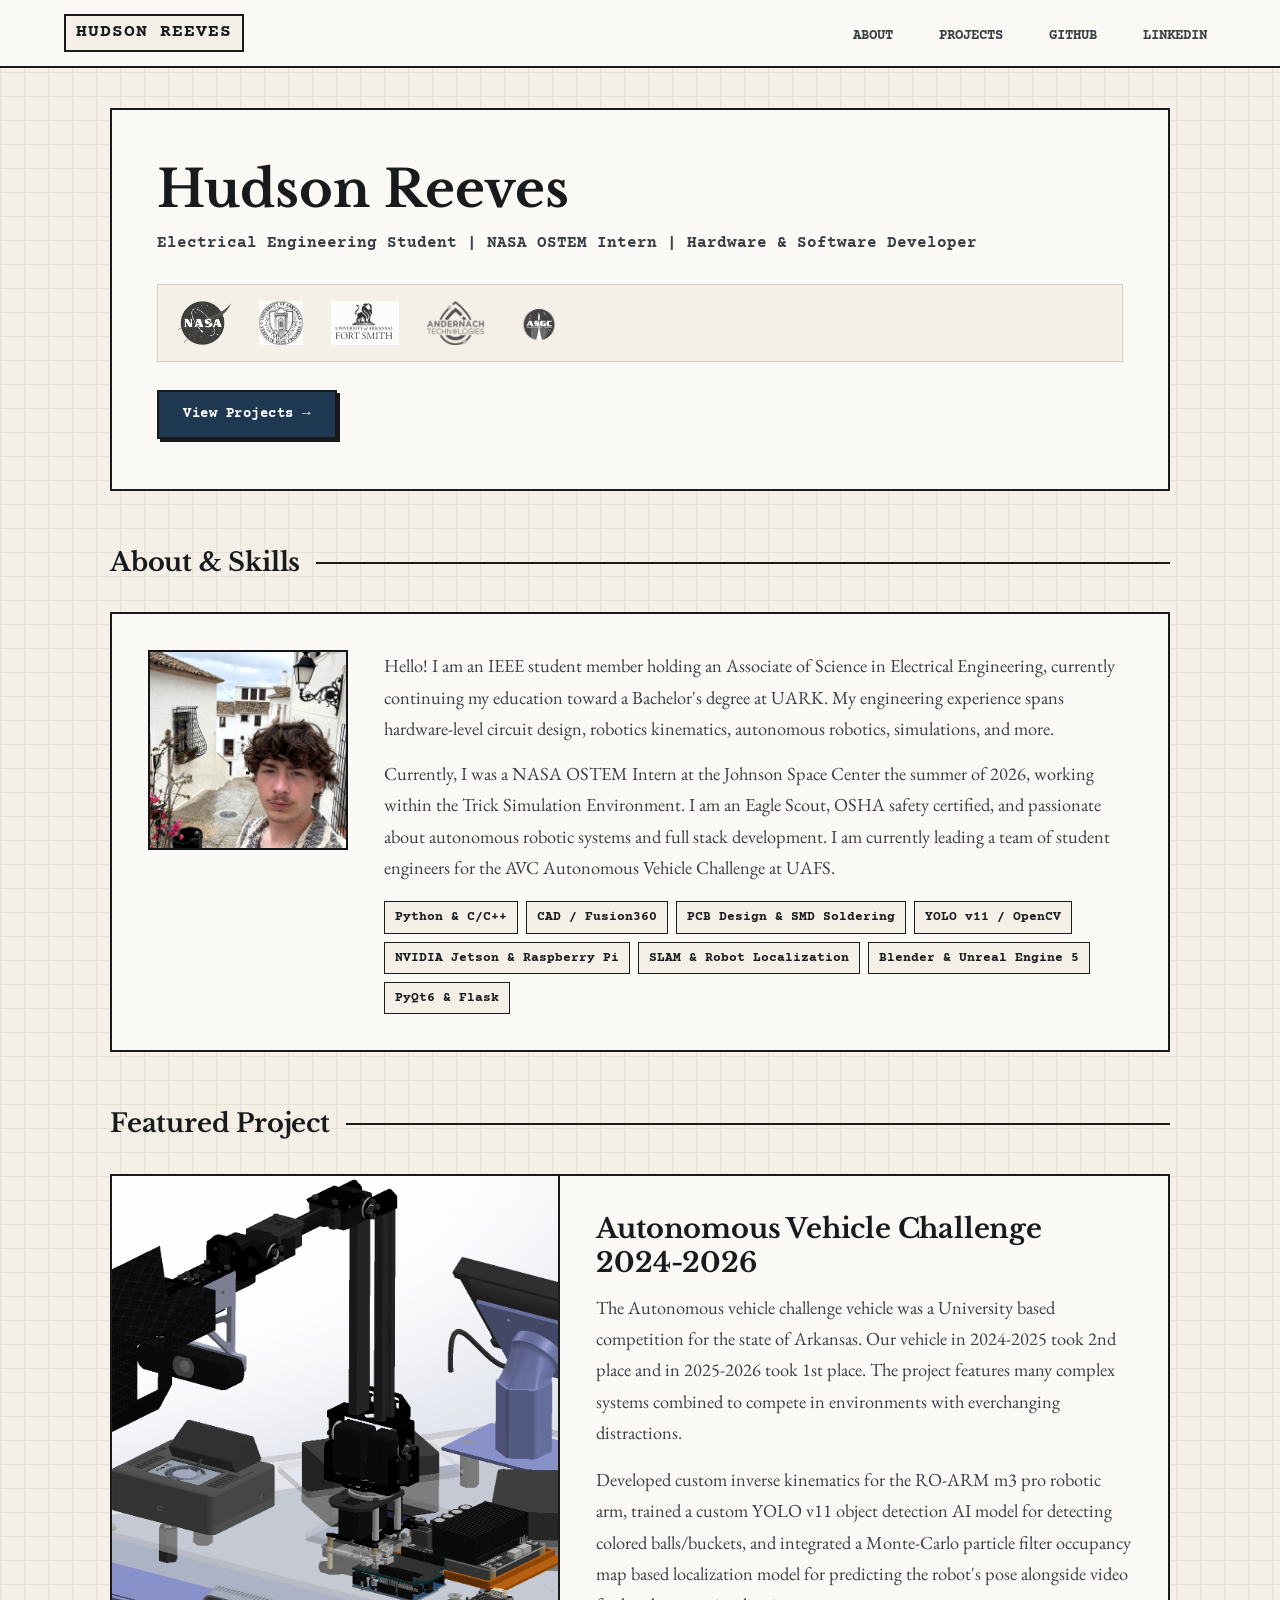
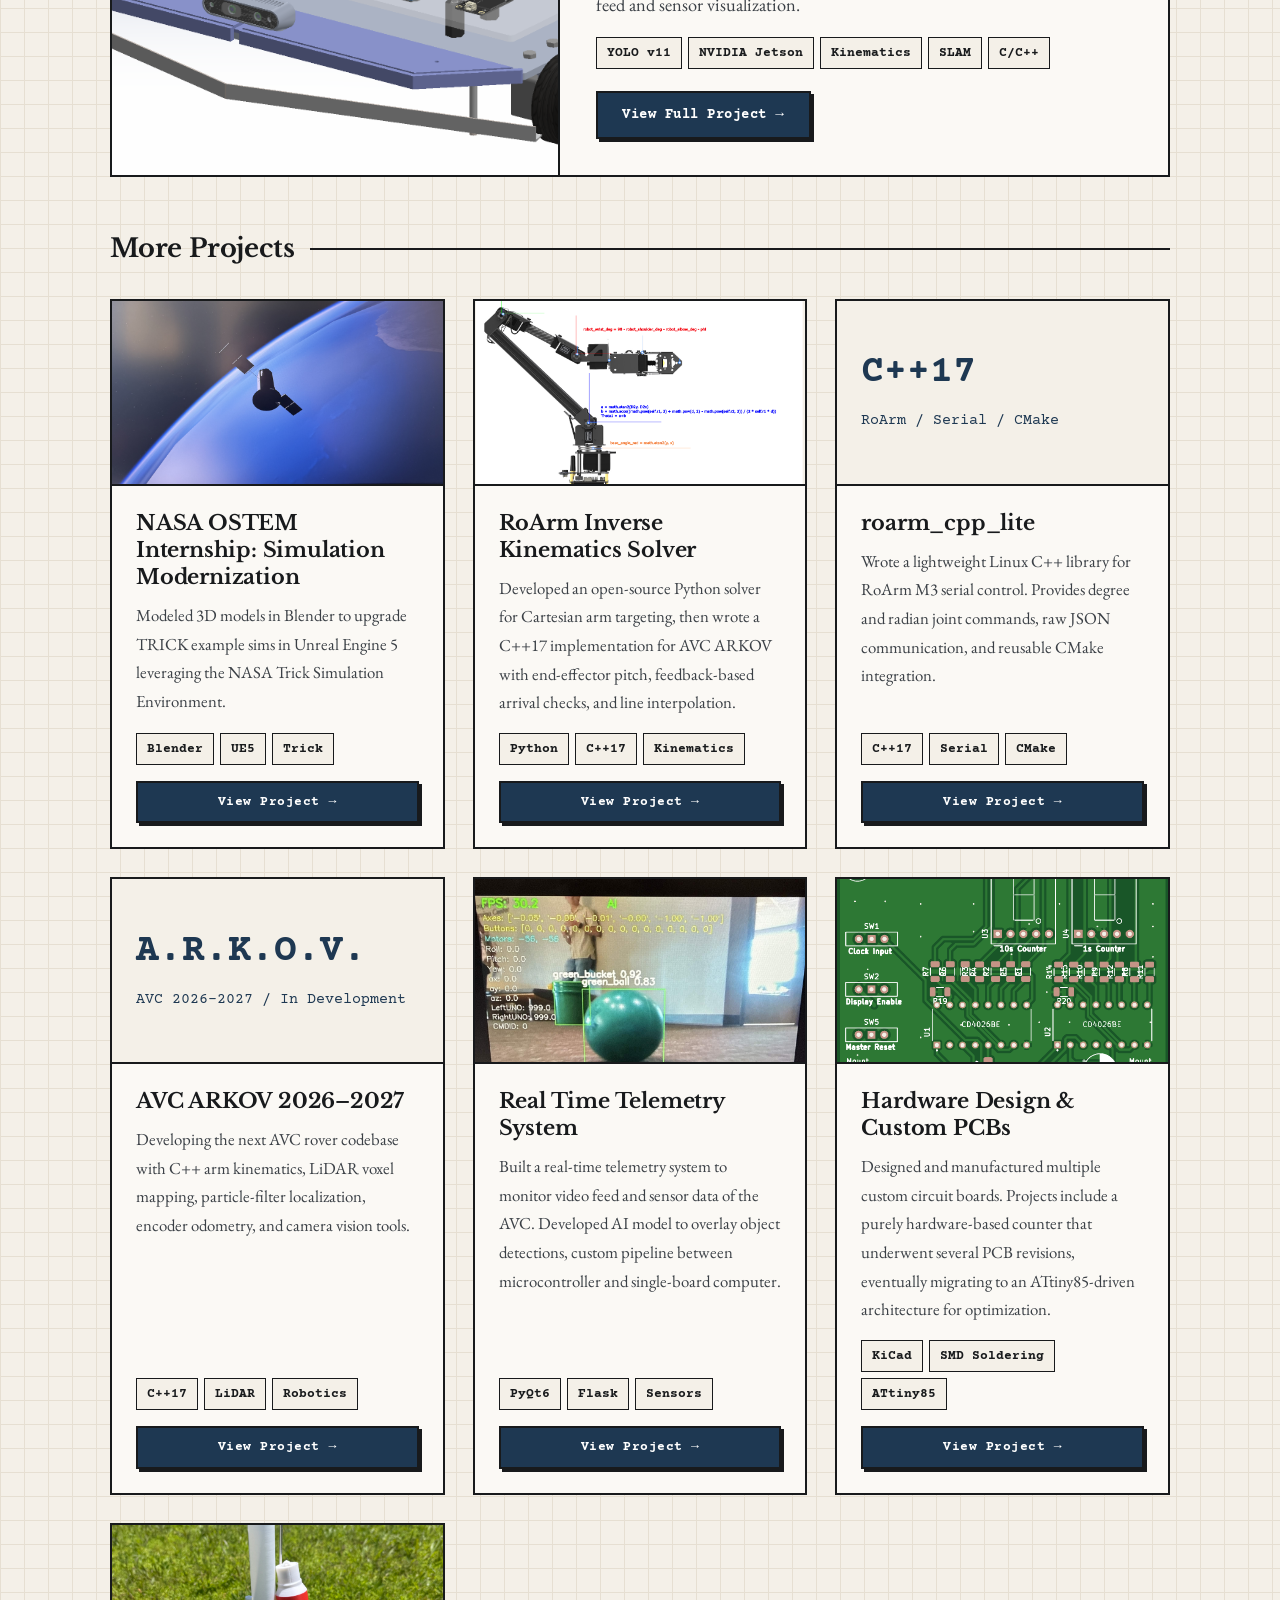
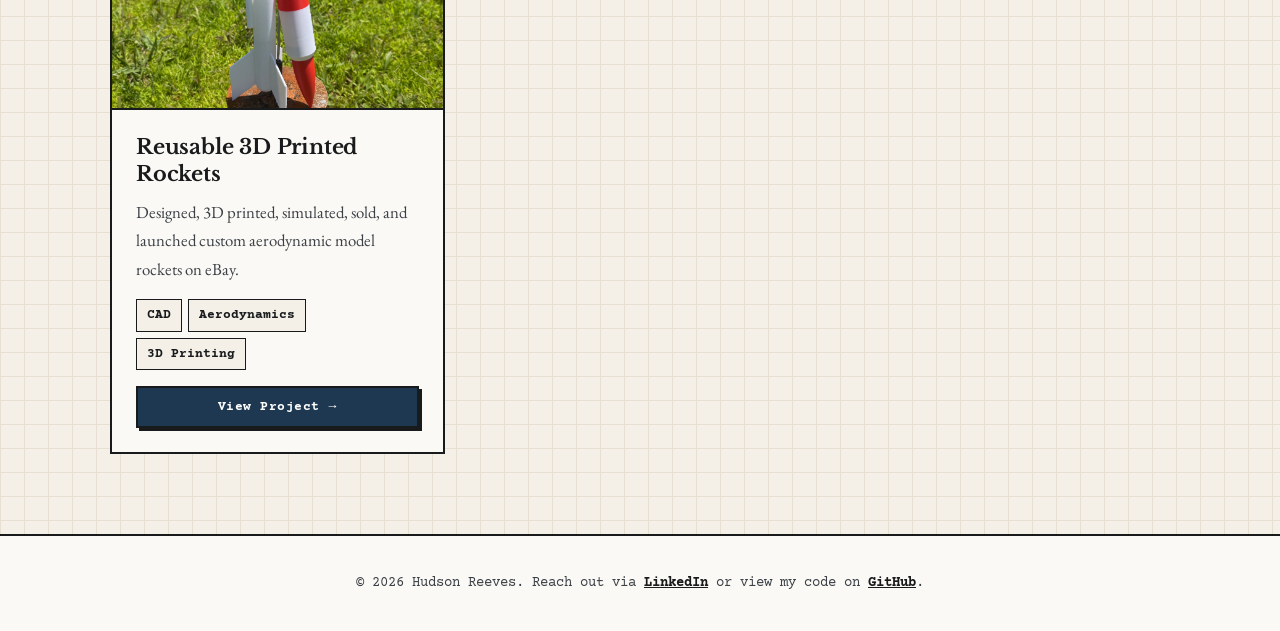
==== commit dea0d5d8: "Update RoArm IK solver and add roarm_cpp_lite and AVC ARKOV project pages" ====
--- a/index.html
+++ b/index.html
@@ -126,14 +126,49 @@
                         <img src="assets/images/roarm/roarm_IK_Pic.png" alt="Robotics Kinematics">
                     </div>
                     <div class="project-body">
-                        <h3>RoArm Kinematics SDK</h3>
-                        <p>Developed and maintain an open-source Python library for robotic arm kinematics. Engineered an inverse kinematics (IK) solver and SDK wrapper published to GitHub.</p>
+                        <h3>RoArm Inverse Kinematics Solver</h3>
+                        <p>Developed an open-source Python solver for Cartesian arm targeting, then wrote a C++17 implementation for AVC ARKOV with end-effector pitch, feedback-based arrival checks, and line interpolation.</p>
                         <div class="tags-row" style="margin-bottom: 16px;">
                             <span>Python</span>
+                            <span>C++17</span>
                             <span>Kinematics</span>
-                            <span>API</span>
                         </div>
                         <a href="projects/roarm.html" class="btn" style="font-size: 0.82rem; padding: 8px 14px; text-align: center; margin-top: auto;">View Project &rarr;</a>
+                    </div>
+                </div>
+
+
+                <div class="project-item">
+                    <div class="project-thumb" style="display: flex; flex-direction: column; justify-content: center; padding: 24px; font-family: 'Courier Prime', monospace; color: var(--navy-accent);">
+                        <span style="font-size: 2.4rem; font-weight: 700; line-height: 1.2;">C++17</span>
+                        <span style="margin-top: 12px; font-size: 0.95rem;">RoArm / Serial / CMake</span>
+                    </div>
+                    <div class="project-body">
+                        <h3>roarm_cpp_lite</h3>
+                        <p>Wrote a lightweight Linux C++ library for RoArm M3 serial control. Provides degree and radian joint commands, raw JSON communication, and reusable CMake integration.</p>
+                        <div class="tags-row" style="margin-bottom: 16px;">
+                            <span>C++17</span>
+                            <span>Serial</span>
+                            <span>CMake</span>
+                        </div>
+                        <a href="projects/roarm-cpp-lite.html" class="btn" style="font-size: 0.82rem; padding: 8px 14px; text-align: center; margin-top: auto;">View Project &rarr;</a>
+                    </div>
+                </div>
+
+                <div class="project-item">
+                    <div class="project-thumb" style="display: flex; flex-direction: column; justify-content: center; padding: 24px; font-family: 'Courier Prime', monospace; color: var(--navy-accent);">
+                        <span style="font-size: 2.4rem; font-weight: 700; line-height: 1.2;">A.R.K.O.V.</span>
+                        <span style="margin-top: 12px; font-size: 0.95rem;">AVC 2026&ndash;2027 / In Development</span>
+                    </div>
+                    <div class="project-body">
+                        <h3>AVC ARKOV 2026&ndash;2027</h3>
+                        <p>Developing the next AVC rover codebase with C++ arm kinematics, LiDAR voxel mapping, particle-filter localization, encoder odometry, and camera vision tools.</p>
+                        <div class="tags-row" style="margin-bottom: 16px;">
+                            <span>C++17</span>
+                            <span>LiDAR</span>
+                            <span>Robotics</span>
+                        </div>
+                        <a href="projects/arkov.html" class="btn" style="font-size: 0.82rem; padding: 8px 14px; text-align: center; margin-top: auto;">View Project &rarr;</a>
                     </div>
                 </div>
 
